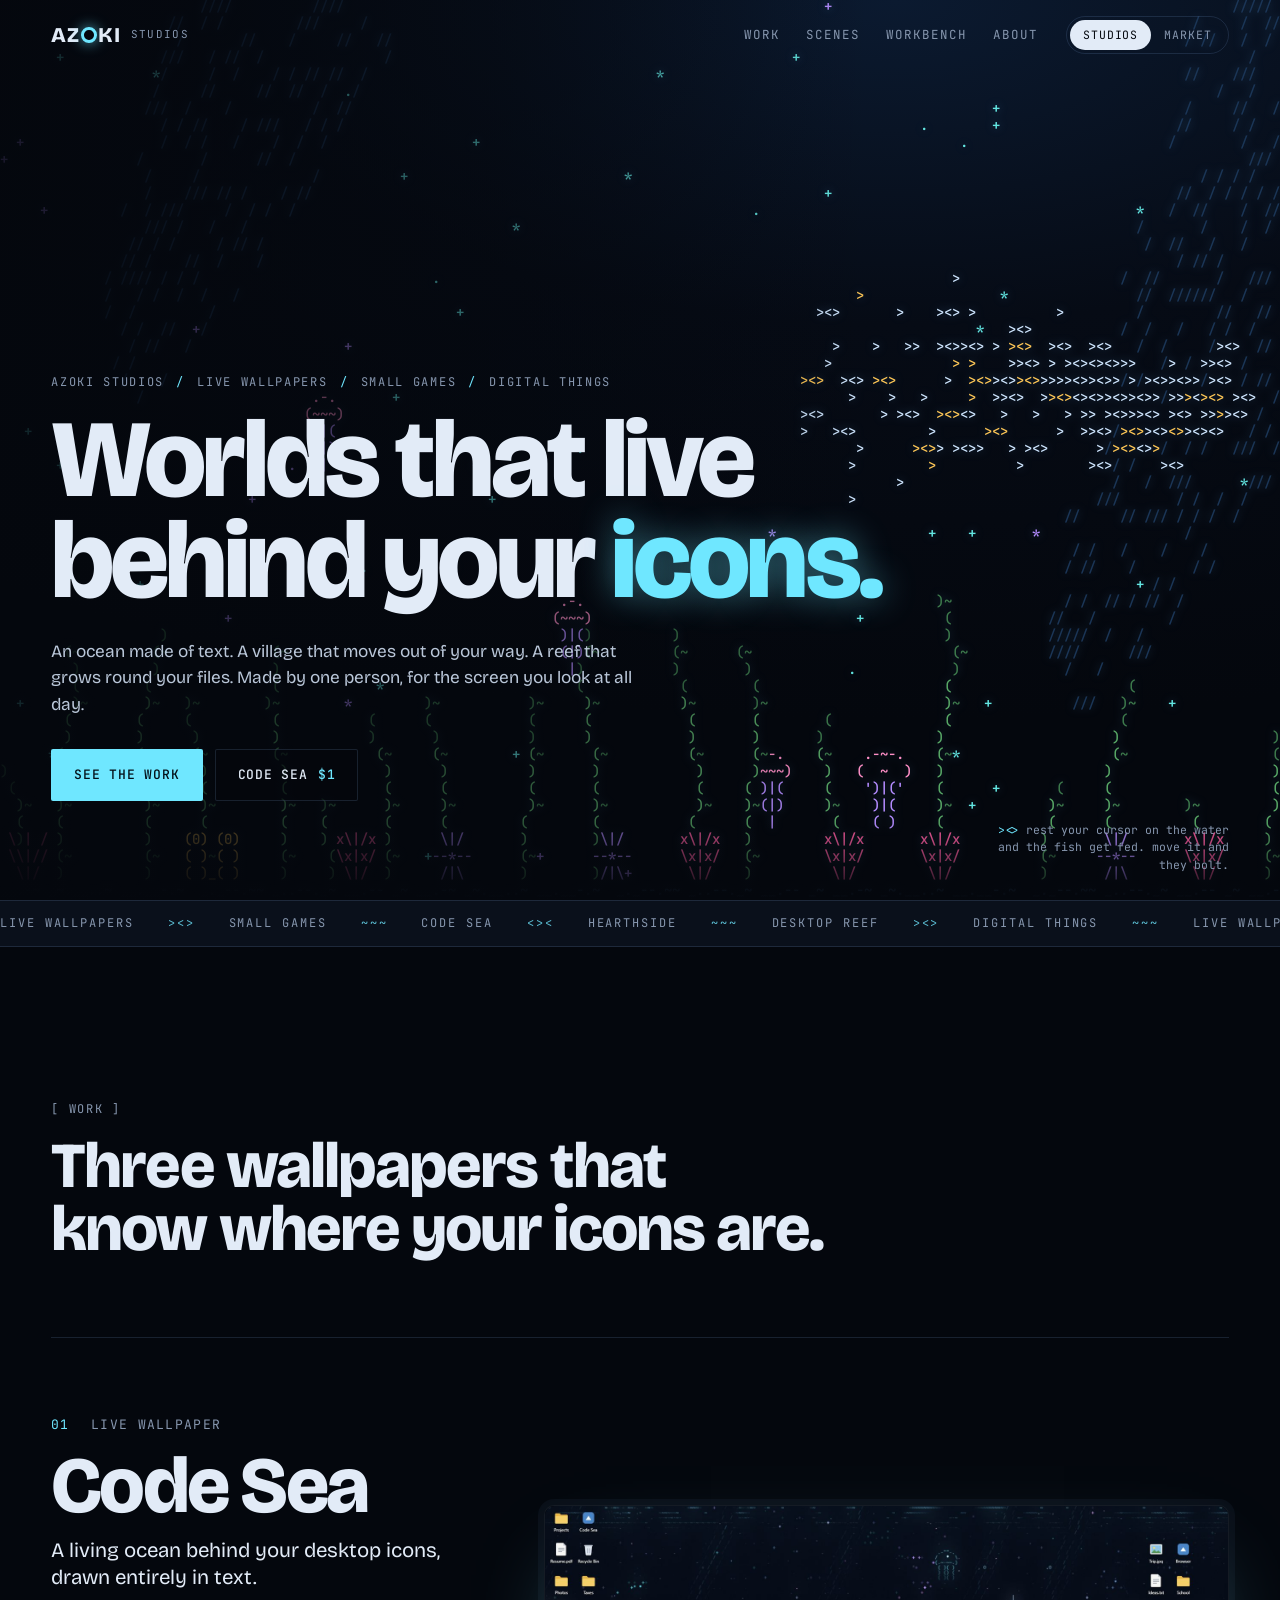
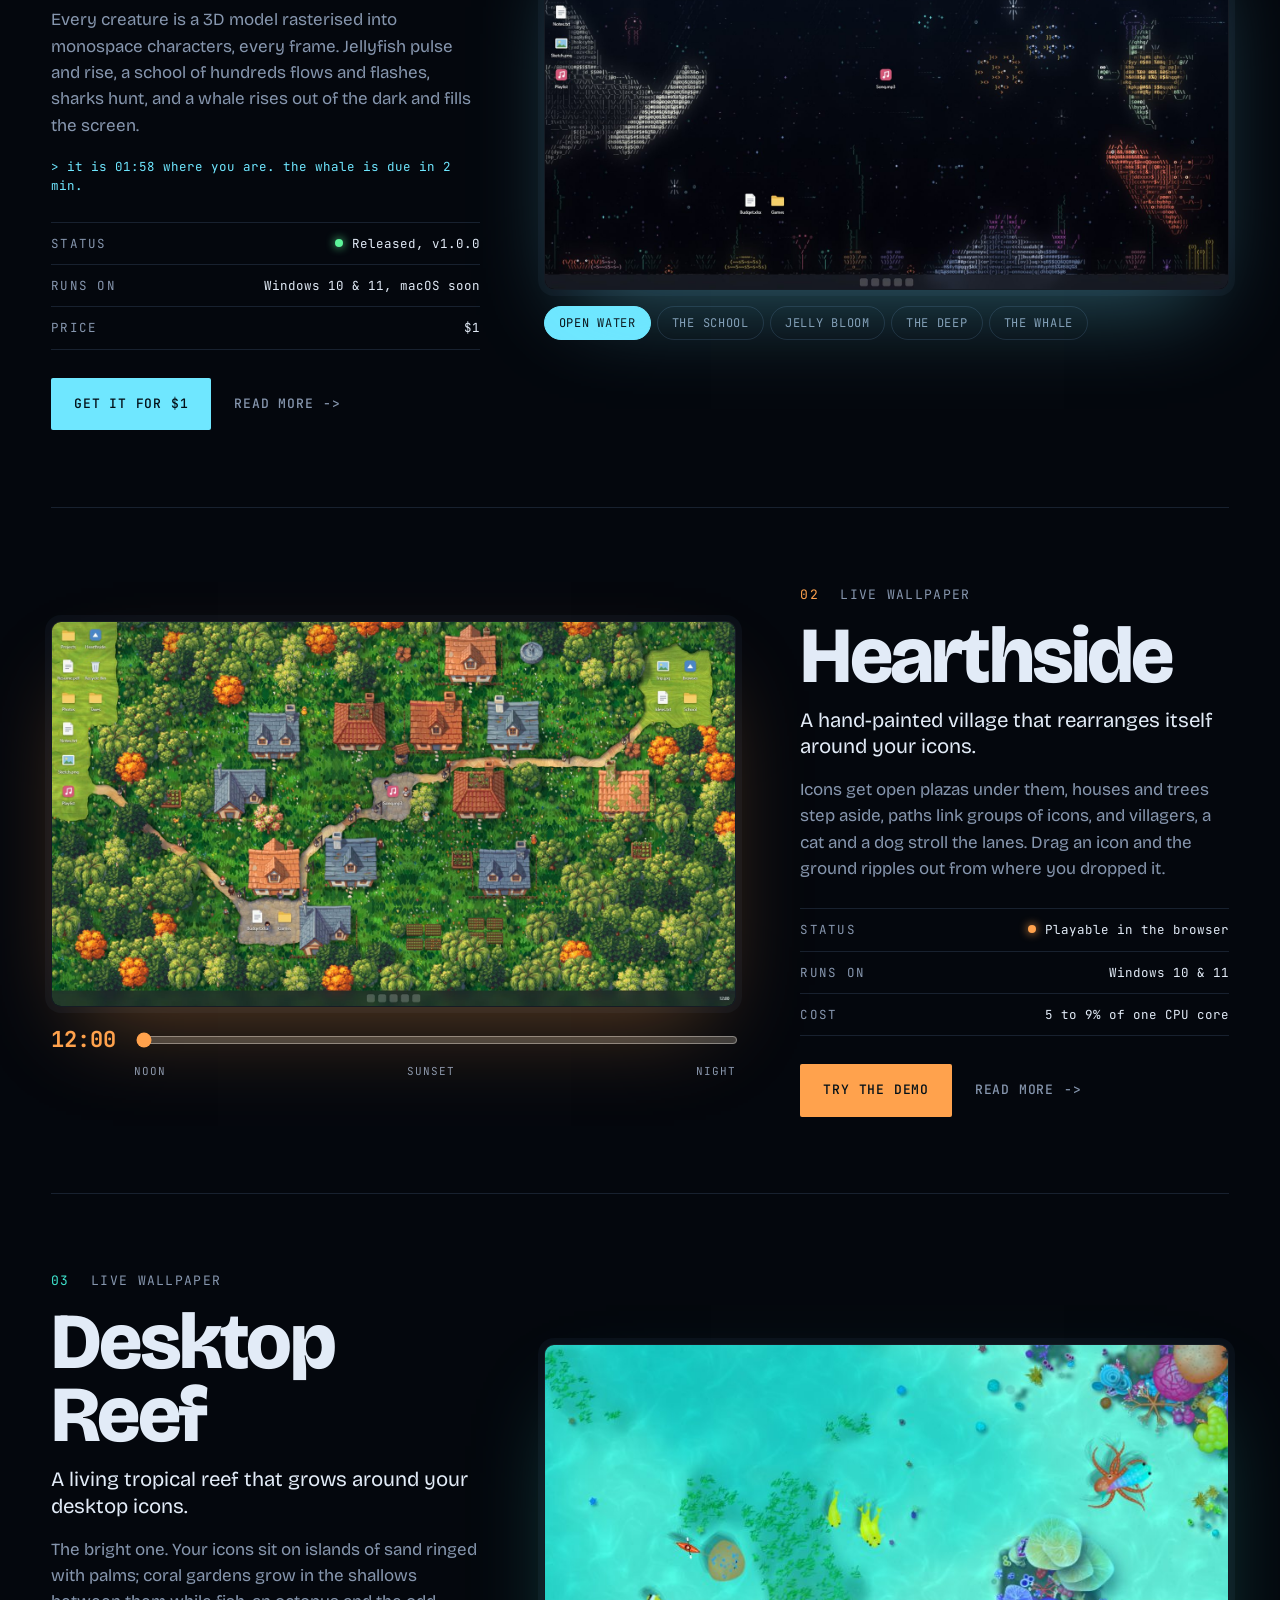
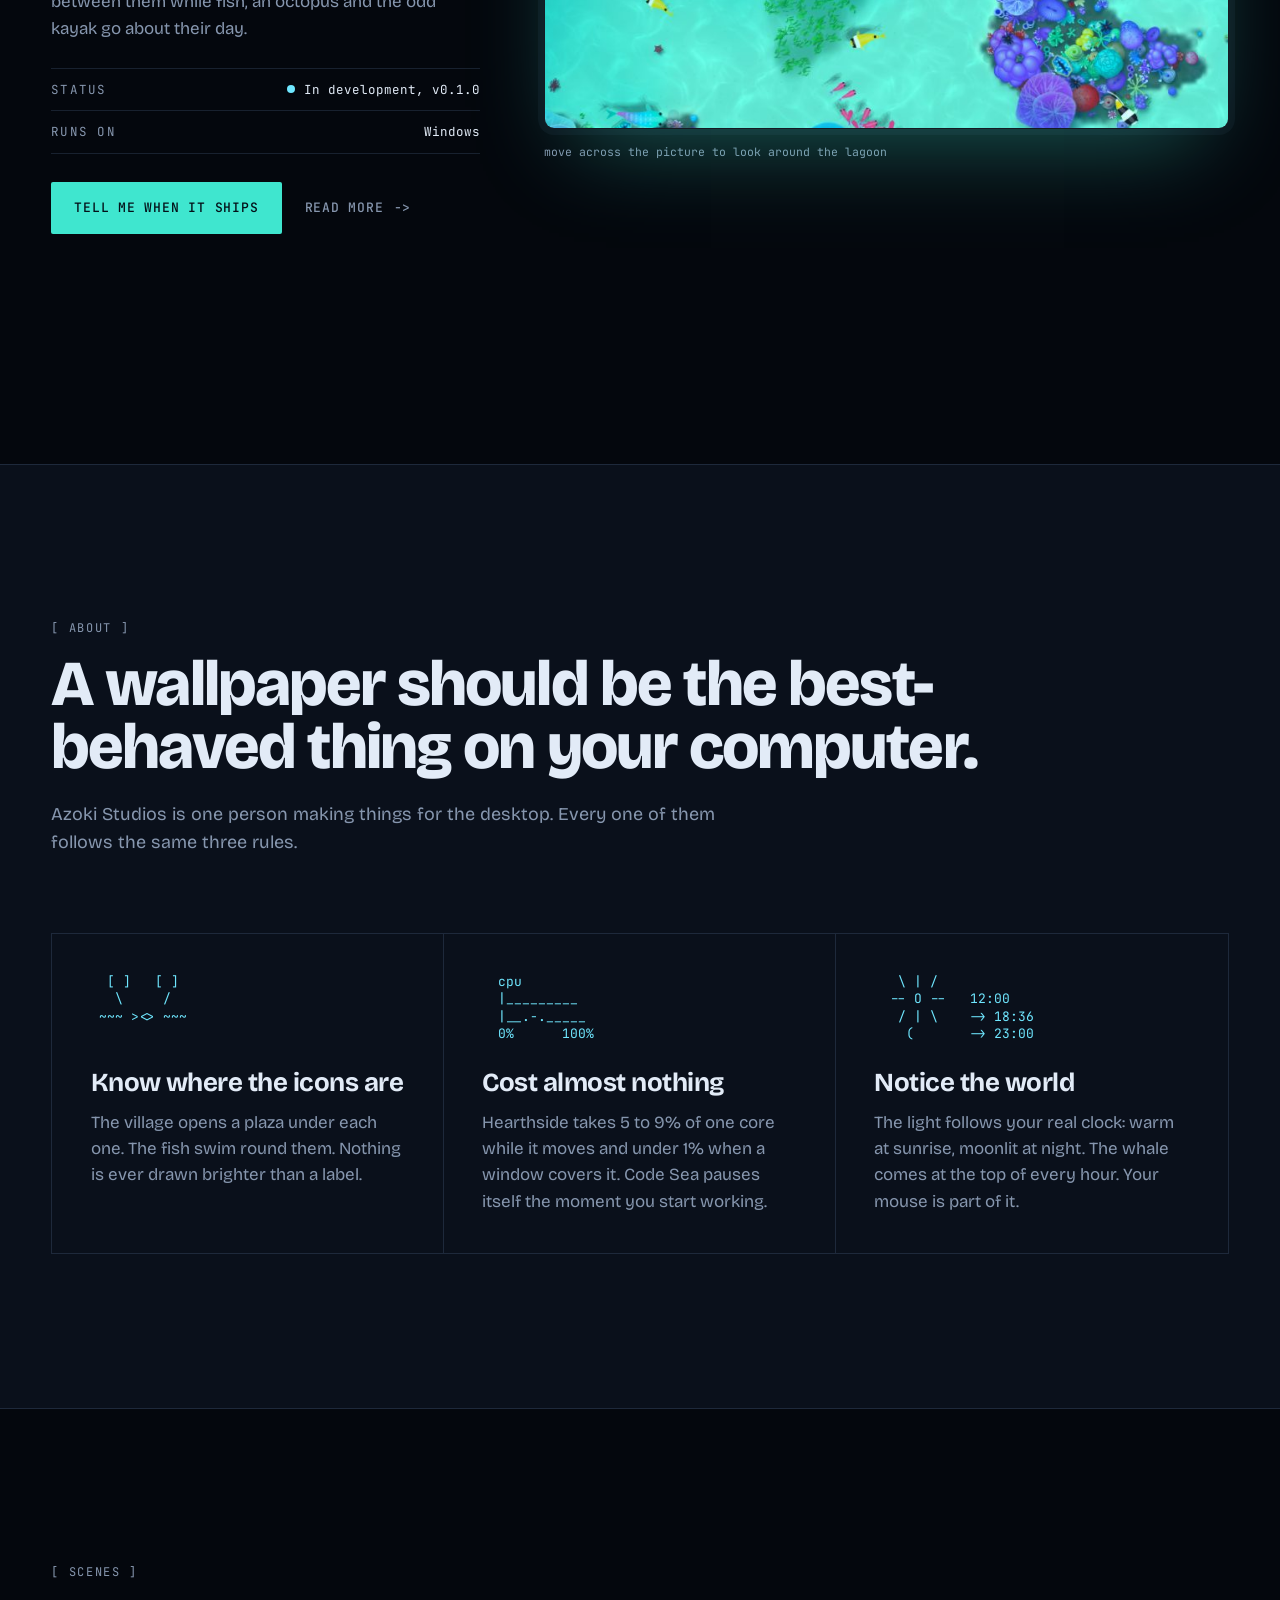
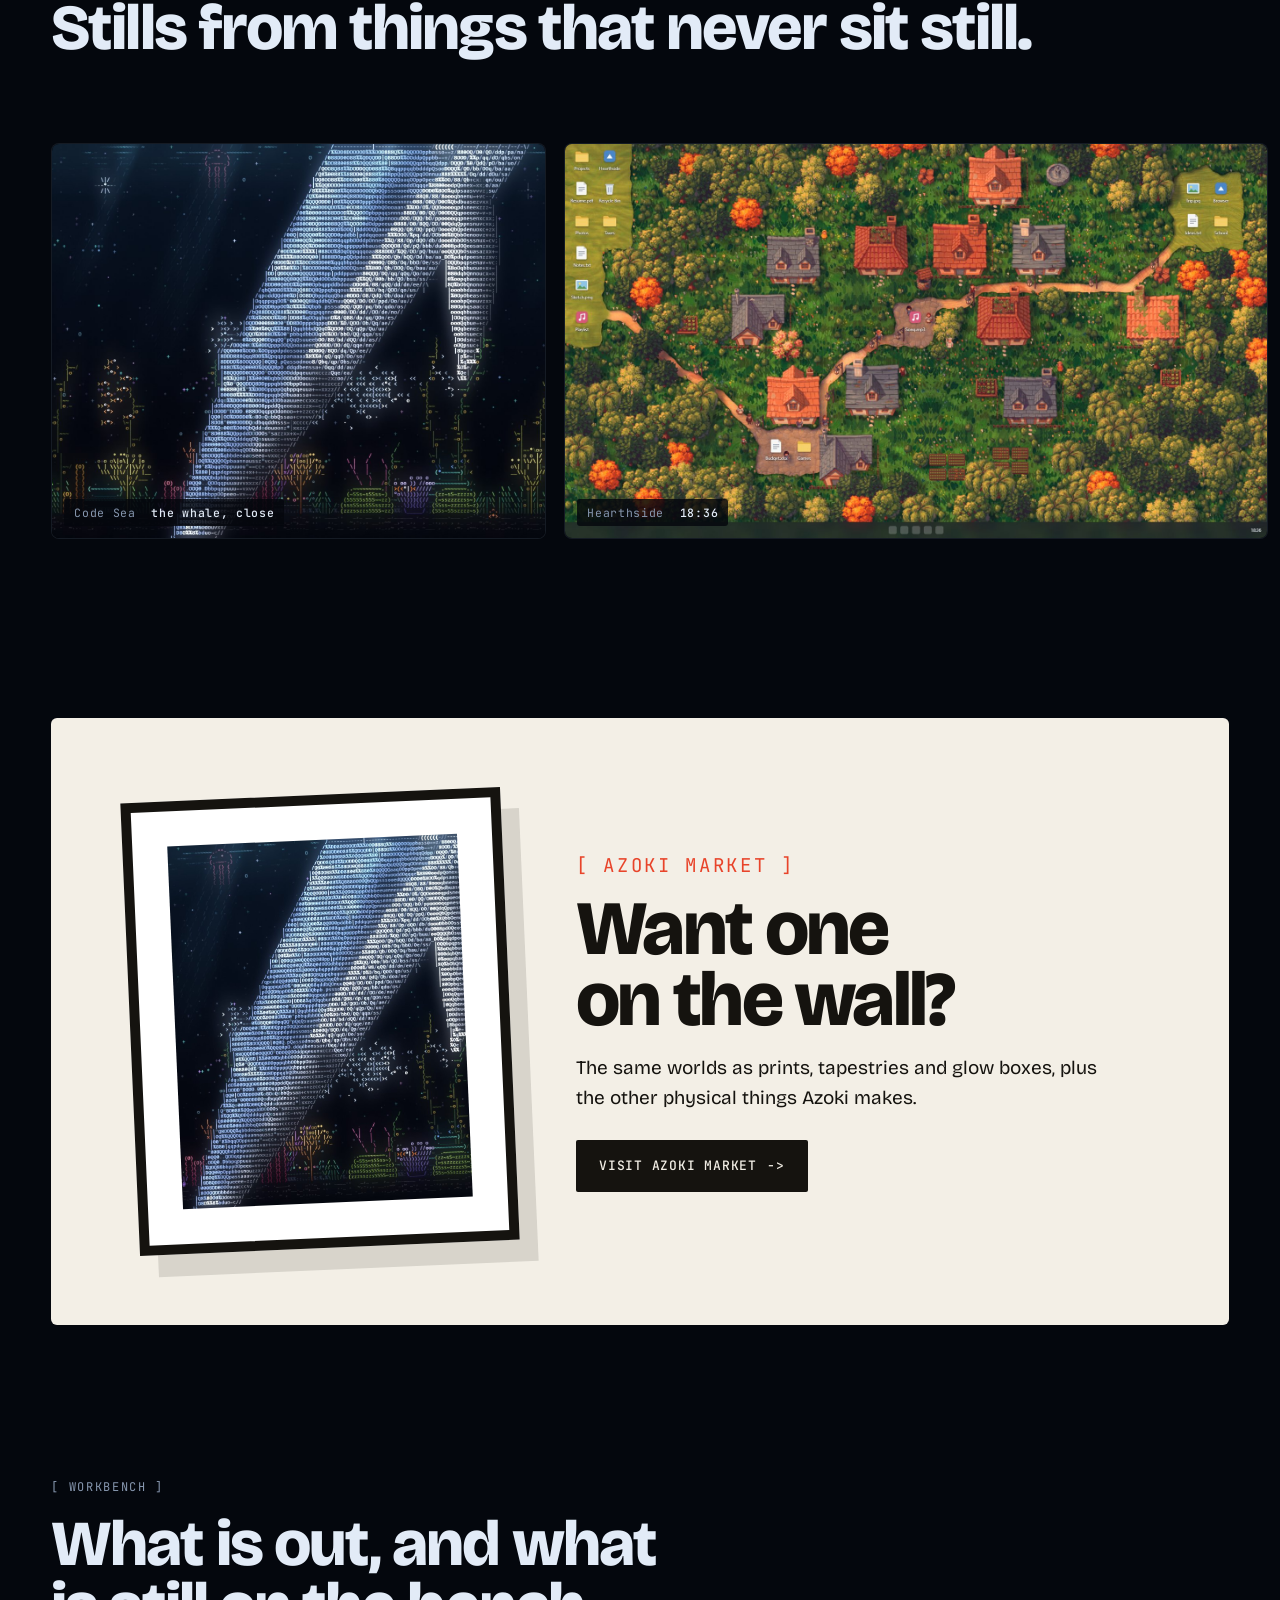
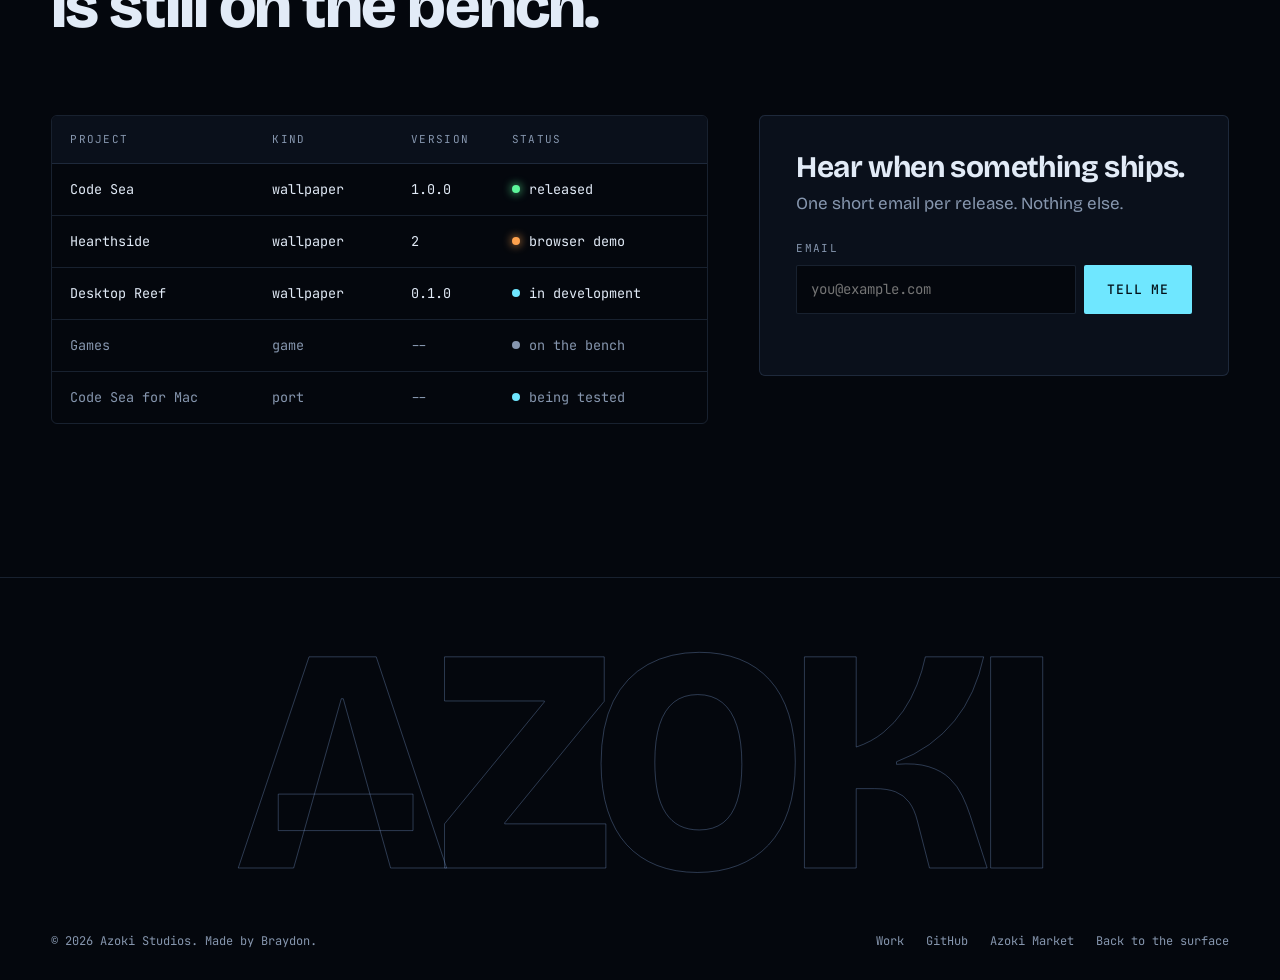
==== index.html @ 51d9a371 "Azoki studios site Co-Authored-By: Claude Fable 5.2 <noreply@anthropic.com>" ====
<!doctype html>
<html lang="en">
<head>
<meta charset="utf-8">
<meta name="viewport" content="width=device-width, initial-scale=1">
<title>Azoki Studios | Live wallpapers and small games</title>
<meta name="description" content="Azoki Studios makes live wallpapers, small games and other digital things. Home of Code Sea, Hearthside and Desktop Reef.">
<meta property="og:title" content="Azoki Studios">
<meta property="og:description" content="Worlds that live behind your icons. Live wallpapers, small games and other digital things.">
<meta property="og:image" content="assets/codesea-cover-whale.jpg">
<meta name="theme-color" content="#04070d">
<link rel="icon" href="assets/favicon.svg" type="image/svg+xml">
<link rel="preconnect" href="https://fonts.googleapis.com">
<link rel="preconnect" href="https://fonts.gstatic.com" crossorigin>
<link href="https://fonts.googleapis.com/css2?family=Bricolage+Grotesque:opsz,wght@12..96,400;12..96,600;12..96,800&family=JetBrains+Mono:wght@400;500;700&display=swap" rel="stylesheet">
<link rel="stylesheet" href="css/studios.css">
</head>
<body>
<a class="skip" href="#work">Skip to the work</a>

<header class="nav" id="nav">
  <a class="logo" href="index.html" aria-label="Azoki Studios, home">AZ<span class="o" aria-hidden="true"></span>KI<em>studios</em></a>
  <nav class="nav-links" aria-label="Sections">
    <a href="#work">Work</a>
    <a href="#scenes">Scenes</a>
    <a href="#bench">Workbench</a>
    <a href="#about">About</a>
  </nav>
  <div class="switch" role="group" aria-label="Azoki sites">
    <span class="on" aria-current="page">Studios</span>
    <a data-sibling="market" href="https://azokimarket.com">Market</a>
  </div>
</header>

<main>
<!-- ============ HERO ============ -->
<section class="hero" id="top">
  <canvas id="sea" aria-hidden="true"></canvas>
  <div class="hero-shade" aria-hidden="true"></div>
  <div class="hero-copy">
    <p class="eyebrow">Azoki Studios <span>/</span> live wallpapers <span>/</span> small games <span>/</span> digital things</p>
    <h1>Worlds that live<br>behind your <span class="glow">icons.</span></h1>
    <p class="hero-sub">An ocean made of text. A village that moves out of your way. A reef that grows round your files. Made by one person, for the screen you look at all day.</p>
    <div class="hero-cta">
      <a class="btn solid" href="#work">See the work</a>
      <a class="btn ghost" href="work.html?id=codesea">Code Sea <span class="price">$1</span></a>
    </div>
  </div>
  <p class="hero-hint" aria-hidden="true"><span class="k">&gt;&lt;&gt;</span> rest your cursor on the water and the fish get fed. move it and they bolt.</p>
</section>

<div class="ticker" aria-hidden="true">
  <div class="ticker-track">
    <span>LIVE WALLPAPERS</span><i>&gt;&lt;&gt;</i><span>SMALL GAMES</span><i>~~~</i><span>CODE SEA</span><i>&lt;&gt;&lt;</i><span>HEARTHSIDE</span><i>~~~</i><span>DESKTOP REEF</span><i>&gt;&lt;&gt;</i><span>DIGITAL THINGS</span><i>~~~</i>
    <span>LIVE WALLPAPERS</span><i>&gt;&lt;&gt;</i><span>SMALL GAMES</span><i>~~~</i><span>CODE SEA</span><i>&lt;&gt;&lt;</i><span>HEARTHSIDE</span><i>~~~</i><span>DESKTOP REEF</span><i>&gt;&lt;&gt;</i><span>DIGITAL THINGS</span><i>~~~</i>
  </div>
</div>

<!-- ============ WORK ============ -->
<section class="work" id="work">
  <div class="sec-head reveal">
    <p class="label">[ work ]</p>
    <h2>Three wallpapers that know where your icons are.</h2>
  </div>

  <!-- Code Sea -->
  <article class="piece reveal" style="--accent:#6fe7ff" id="codesea">
    <div class="piece-info">
      <p class="piece-no">01 <span>live wallpaper</span></p>
      <h3>Code Sea</h3>
      <p class="piece-tag">A living ocean behind your desktop icons, drawn entirely in text.</p>
      <p class="piece-body">Every creature is a 3D model rasterised into monospace characters, every frame. Jellyfish pulse and rise, a school of hundreds flows and flashes, sharks hunt, and a whale rises out of the dark and fills the screen.</p>
      <p class="whale-clock" id="whaleClock" aria-live="off"></p>
      <dl class="meta">
        <div><dt>Status</dt><dd><span class="dot live"></span>Released, v1.0.0</dd></div>
        <div><dt>Runs on</dt><dd>Windows 10 &amp; 11, macOS soon</dd></div>
        <div><dt>Price</dt><dd>$1</dd></div>
      </dl>
      <div class="piece-cta">
        <a class="btn solid" data-link="codeseaBuy" href="work.html?id=codesea">Get it for $1</a>
        <a class="btn text" href="work.html?id=codesea">Read more <span aria-hidden="true">-&gt;</span></a>
      </div>
    </div>
    <div class="piece-show">
      <div class="screen" data-tabs>
        <img class="on" src="assets/codesea-open-day.jpg" alt="Code Sea, open water: reef fish over a text reef, behind desktop icons" loading="lazy" width="1600" height="900">
        <img src="assets/codesea-school-shark-day.jpg" alt="Code Sea: a great white shark hunting through a school of fish" loading="lazy" width="1600" height="900">
        <img src="assets/codesea-bloom-day.jpg" alt="Code Sea: jellyfish of every size rising from the deep" loading="lazy" width="1600" height="900">
        <img src="assets/codesea-deep-night.jpg" alt="Code Sea: the deep at night with glowing plankton" loading="lazy" width="1600" height="900">
        <img src="assets/codesea-whale-rise-day.jpg" alt="Code Sea: a humpback whale made of letters rising across the screen" loading="lazy" width="1600" height="900">
      </div>
      <div class="tabs" role="tablist" aria-label="Code Sea scenes">
        <button role="tab" aria-selected="true">Open water</button>
        <button role="tab" aria-selected="false">The school</button>
        <button role="tab" aria-selected="false">Jelly bloom</button>
        <button role="tab" aria-selected="false">The deep</button>
        <button role="tab" aria-selected="false">The whale</button>
      </div>
    </div>
  </article>

  <!-- Hearthside -->
  <article class="piece flip reveal" style="--accent:#ffa24d" id="hearthside">
    <div class="piece-info">
      <p class="piece-no">02 <span>live wallpaper</span></p>
      <h3>Hearthside</h3>
      <p class="piece-tag">A hand-painted village that rearranges itself around your icons.</p>
      <p class="piece-body">Icons get open plazas under them, houses and trees step aside, paths link groups of icons, and villagers, a cat and a dog stroll the lanes. Drag an icon and the ground ripples out from where you dropped it.</p>
      <dl class="meta">
        <div><dt>Status</dt><dd><span class="dot demo"></span>Playable in the browser</dd></div>
        <div><dt>Runs on</dt><dd>Windows 10 &amp; 11</dd></div>
        <div><dt>Cost</dt><dd>5 to 9% of one CPU core</dd></div>
      </dl>
      <div class="piece-cta">
        <a class="btn solid" href="https://braydon2622.github.io/hearthside/" target="_blank" rel="noopener">Try the demo</a>
        <a class="btn text" href="work.html?id=hearthside">Read more <span aria-hidden="true">-&gt;</span></a>
      </div>
    </div>
    <div class="piece-show">
      <div class="screen" id="daylight">
        <img class="on" src="assets/hearthside-noon.jpg" alt="Hearthside at noon: a painted village seen from above, with plazas under the desktop icons" loading="lazy" width="1600" height="900">
        <img src="assets/hearthside-sunset.jpg" alt="Hearthside at sunset" loading="lazy" width="1600" height="900">
        <img src="assets/hearthside-night.jpg" alt="Hearthside at night" loading="lazy" width="1600" height="900">
      </div>
      <label class="dial">
        <span class="dial-time" id="dialTime">12:00</span>
        <input type="range" id="dial" min="12" max="24" step="0.05" value="12" aria-label="Time of day in the village">
        <span class="dial-ends"><i>noon</i><i>sunset</i><i>night</i></span>
      </label>
    </div>
  </article>

  <!-- Desktop Reef -->
  <article class="piece reveal" style="--accent:#3fe6cf" id="desktop-reef">
    <div class="piece-info">
      <p class="piece-no">03 <span>live wallpaper</span></p>
      <h3>Desktop Reef</h3>
      <p class="piece-tag">A living tropical reef that grows around your desktop icons.</p>
      <p class="piece-body">The bright one. Your icons sit on islands of sand ringed with palms; coral gardens grow in the shallows between them while fish, an octopus and the odd kayak go about their day.</p>
      <dl class="meta">
        <div><dt>Status</dt><dd><span class="dot wip"></span>In development, v0.1.0</dd></div>
        <div><dt>Runs on</dt><dd>Windows</dd></div>
      </dl>
      <div class="piece-cta">
        <a class="btn solid" href="#bench">Tell me when it ships</a>
        <a class="btn text" href="work.html?id=desktop-reef">Read more <span aria-hidden="true">-&gt;</span></a>
      </div>
    </div>
    <div class="piece-show">
      <div class="screen pan" id="reefPan">
        <img class="on" src="assets/reef-wide.jpg" alt="Desktop Reef: bright coral gardens in turquoise shallows, seen from above" loading="lazy" width="1500" height="620">
      </div>
      <p class="caption">move across the picture to look around the lagoon</p>
    </div>
  </article>
</section>

<!-- ============ PRINCIPLES ============ -->
<section class="rules" id="about">
  <div class="sec-head reveal">
    <p class="label">[ about ]</p>
    <h2>A wallpaper should be the best-behaved thing on your computer.</h2>
    <p class="sec-sub">Azoki Studios is one person making things for the desktop. Every one of them follows the same three rules.</p>
  </div>
  <div class="rule-grid">
    <div class="rule reveal">
      <pre aria-hidden="true">  [ ]   [ ]
   \     /
 ~~~ &gt;&lt;&gt; ~~~</pre>
      <h3>Know where the icons are</h3>
      <p>The village opens a plaza under each one. The fish swim round them. Nothing is ever drawn brighter than a label.</p>
    </div>
    <div class="rule reveal">
      <pre aria-hidden="true">  cpu
  |_________
  |__.-._____
  0%      100%</pre>
      <h3>Cost almost nothing</h3>
      <p>Hearthside takes 5 to 9% of one core while it moves and under 1% when a window covers it. Code Sea pauses itself the moment you start working.</p>
    </div>
    <div class="rule reveal">
      <pre aria-hidden="true">   \ | /
  -- O --   12:00
   / | \    -&gt; 18:36
    (       -&gt; 23:00</pre>
      <h3>Notice the world</h3>
      <p>The light follows your real clock: warm at sunrise, moonlit at night. The whale comes at the top of every hour. Your mouse is part of it.</p>
    </div>
  </div>
</section>

<!-- ============ SCENES ============ -->
<section class="scenes" id="scenes">
  <div class="sec-head reveal">
    <p class="label">[ scenes ]</p>
    <h2>Stills from things that never sit still.</h2>
  </div>
  <div class="reel" id="reel" tabindex="0" aria-label="Gallery of scenes. Scroll sideways.">
    <button class="shot" data-full="assets/codesea-cover-whale.jpg"><img src="assets/codesea-cover-whale.jpg" alt="The whale, close" loading="lazy"><span>Code Sea <b>the whale, close</b></span></button>
    <button class="shot wide" data-full="assets/hearthside-sunset.jpg"><img src="assets/hearthside-sunset.jpg" alt="Hearthside at sunset" loading="lazy"><span>Hearthside <b>18:36</b></span></button>
    <button class="shot" data-full="assets/codesea-cover-school.jpg"><img src="assets/codesea-cover-school.jpg" alt="A hammerhead over the reef" loading="lazy"><span>Code Sea <b>the hammerhead</b></span></button>
    <button class="shot wide" data-full="assets/reef-wide.jpg"><img src="assets/reef-wide.jpg" alt="Desktop Reef shallows" loading="lazy"><span>Desktop Reef <b>the shallows</b></span></button>
    <button class="shot wide" data-full="assets/codesea-dolphins-night.jpg"><img src="assets/codesea-dolphins-night.jpg" alt="Dolphins at night" loading="lazy"><span>Code Sea <b>dolphins, 23:00</b></span></button>
    <button class="shot wide" data-full="assets/hearthside-night.jpg"><img src="assets/hearthside-night.jpg" alt="Hearthside at night" loading="lazy"><span>Hearthside <b>lamps lit</b></span></button>
    <button class="shot wide" data-full="assets/codesea-glow-bloom-night.jpg"><img src="assets/codesea-glow-bloom-night.jpg" alt="A glowing plankton bloom" loading="lazy"><span>Code Sea <b>a glowing bloom</b></span></button>
    <button class="shot wide" data-full="assets/hearthside-fill-noon.jpg"><img src="assets/hearthside-fill-noon.jpg" alt="Hearthside with a crowded desktop" loading="lazy"><span>Hearthside <b>a full desktop</b></span></button>
  </div>
</section>

<!-- ============ MARKET ============ -->
<section class="tomarket reveal">
  <div class="tm-art" aria-hidden="true">
    <div class="tm-frame"><img src="assets/codesea-cover-whale.jpg" alt="" loading="lazy"></div>
  </div>
  <div class="tm-copy">
    <p class="label">[ azoki market ]</p>
    <h2>Want one on the wall?</h2>
    <p>The same worlds as prints, tapestries and glow boxes, plus the other physical things Azoki makes.</p>
    <a class="btn ink" data-sibling="market" href="https://azokimarket.com">Visit Azoki Market <span aria-hidden="true">-&gt;</span></a>
  </div>
</section>

<!-- ============ WORKBENCH ============ -->
<section class="bench" id="bench">
  <div class="sec-head reveal">
    <p class="label">[ workbench ]</p>
    <h2>What is out, and what is still on the bench.</h2>
  </div>
  <div class="bench-grid">
    <div class="board reveal" role="table" aria-label="Project status">
      <div class="row head" role="row"><span role="columnheader">project</span><span role="columnheader">kind</span><span role="columnheader">version</span><span role="columnheader">status</span></div>
      <a class="row" role="row" href="work.html?id=codesea"><span role="cell">Code Sea</span><span role="cell">wallpaper</span><span role="cell">1.0.0</span><span role="cell"><i class="dot live"></i>released</span></a>
      <a class="row" role="row" href="work.html?id=hearthside"><span role="cell">Hearthside</span><span role="cell">wallpaper</span><span role="cell">2</span><span role="cell"><i class="dot demo"></i>browser demo</span></a>
      <a class="row" role="row" href="work.html?id=desktop-reef"><span role="cell">Desktop Reef</span><span role="cell">wallpaper</span><span role="cell">0.1.0</span><span role="cell"><i class="dot wip"></i>in development</span></a>
      <div class="row dim" role="row"><span role="cell">Games</span><span role="cell">game</span><span role="cell">--</span><span role="cell"><i class="dot idle"></i>on the bench</span></div>
      <div class="row dim" role="row"><span role="cell">Code Sea for Mac</span><span role="cell">port</span><span role="cell">--</span><span role="cell"><i class="dot wip"></i>being tested</span></div>
    </div>
    <form class="signup reveal" name="studio-news" method="POST" data-netlify="true" netlify-honeypot="bot-field">
      <input type="hidden" name="form-name" value="studio-news">
      <p hidden><label>Leave this empty <input name="bot-field"></label></p>
      <h3>Hear when something ships.</h3>
      <p>One short email per release. Nothing else.</p>
      <div class="field">
        <label for="email">Email</label>
        <input id="email" name="email" type="email" required placeholder="you@example.com" autocomplete="email">
        <button class="btn solid" type="submit">Tell me</button>
      </div>
      <p class="form-msg" role="status"></p>
    </form>
  </div>
</section>
</main>

<footer class="foot">
  <p class="foot-mark" aria-hidden="true">AZOKI</p>
  <div class="foot-row">
    <p>&copy; 2026 Azoki Studios. Made by Braydon.</p>
    <nav aria-label="Footer">
      <a href="#work">Work</a>
      <a href="https://github.com/Braydon2622" target="_blank" rel="noopener">GitHub</a>
      <a data-sibling="market" href="https://azokimarket.com">Azoki Market</a>
      <a href="#top">Back to the surface</a>
    </nav>
  </div>
</footer>

<dialog class="lightbox" id="lightbox" aria-label="Full size picture">
  <button class="lb-close" aria-label="Close">close [x]</button>
  <img alt="">
  <p></p>
</dialog>
<div class="toast" id="toast" role="status"></div>

<script src="js/works.js"></script>
<script src="js/sea.js"></script>
<script src="js/studios.js"></script>
</body>
</html>
---- css/studios.css ----
/* Azoki Studios: the night half of Azoki. Abyss blue-black, phosphor text. */
:root {
  --bg: #04070d;
  --bg2: #0a101b;
  --line: rgba(150, 190, 255, .14);
  --text: #e2ebf7;
  --mute: #8696ae;
  --accent: #6fe7ff;
  --paper: #f3efe6;
  --ink: #15130f;
  --red: #e8442a;
  --display: "Bricolage Grotesque", "Segoe UI", system-ui, sans-serif;
  --mono: "JetBrains Mono", ui-monospace, Menlo, Consolas, monospace;
  --pad: clamp(18px, 4vw, 64px);
}
* { box-sizing: border-box; }
html { scroll-behavior: smooth; }
body { margin: 0; background: var(--bg); color: var(--text); font-family: var(--display); font-size: 17px; line-height: 1.55; -webkit-font-smoothing: antialiased; overflow-x: hidden; }
img { display: block; max-width: 100%; }
a { color: inherit; }
h1, h2, h3, p { margin: 0; }
h1, h2, h3 { text-wrap: balance; }
:focus-visible { outline: 2px solid var(--accent); outline-offset: 3px; }
::selection { background: var(--accent); color: var(--bg); }
.skip { position: absolute; left: -999px; top: 8px; background: var(--accent); color: var(--bg); padding: 8px 14px; z-index: 100; font-family: var(--mono); font-size: 13px; }
.skip:focus { left: 8px; }

/* ---------- nav ---------- */
.nav { position: fixed; inset: 0 0 auto 0; z-index: 50; display: flex; align-items: center; gap: 28px; padding: 16px var(--pad); transition: background .3s, border-color .3s; border-bottom: 1px solid transparent; }
.nav.stuck { background: rgba(4, 7, 13, .86); backdrop-filter: blur(10px); border-color: var(--line); }
.logo { font-weight: 800; font-size: 21px; letter-spacing: .04em; text-decoration: none; display: inline-flex; align-items: center; white-space: nowrap; }
.logo .o { width: .74em; height: .74em; border-radius: 50%; border: .17em solid var(--accent); margin: 0 .06em; box-shadow: 0 0 14px color-mix(in srgb, var(--accent) 70%, transparent); }
.logo em { font-family: var(--mono); font-style: normal; font-weight: 400; font-size: 11px; letter-spacing: .12em; text-transform: uppercase; color: var(--mute); margin-left: 10px; }
.nav-links { display: flex; gap: 26px; margin-left: auto; font-family: var(--mono); font-size: 12.5px; letter-spacing: .08em; text-transform: uppercase; }
.nav-links a { text-decoration: none; color: var(--mute); transition: color .2s; }
.nav-links a:hover { color: var(--text); }
.switch { display: inline-flex; font-family: var(--mono); font-size: 11.5px; letter-spacing: .08em; text-transform: uppercase; border: 1px solid var(--line); border-radius: 999px; padding: 3px; }
.switch > * { padding: 6px 13px; border-radius: 999px; text-decoration: none; color: var(--mute); transition: color .2s, background .2s; }
.switch .on { background: var(--text); color: var(--bg); }
.switch a:hover { color: var(--paper); background: rgba(232, 68, 42, .9); }

/* ---------- buttons ---------- */
.btn { display: inline-flex; align-items: center; gap: 10px; font-family: var(--mono); font-size: 13px; font-weight: 500; letter-spacing: .06em; text-transform: uppercase; text-decoration: none; padding: 15px 22px; border: 1px solid transparent; cursor: pointer; transition: transform .2s, background .2s, color .2s, border-color .2s; border-radius: 2px; }
.btn.solid { background: var(--accent); color: #031018; }
.btn.solid:hover { transform: translateY(-2px); background: #fff; }
.btn.ghost { border-color: var(--line); color: var(--text); background: rgba(4, 7, 13, .5); }
.btn.ghost:hover { border-color: var(--accent); }
.btn.ghost .price { color: var(--accent); }
.btn.text { padding-inline: 4px; color: var(--mute); }
.btn.text:hover { color: var(--text); }
.btn.ink { background: var(--ink); color: var(--paper); }
.btn.ink:hover { background: var(--red); transform: translateY(-2px); }

/* ---------- hero ---------- */
.hero { position: relative; min-height: 100svh; display: flex; align-items: flex-end; padding: 120px var(--pad) clamp(70px, 11vh, 120px); overflow: hidden; background: radial-gradient(120% 80% at 70% 0%, #0b1a30 0%, #060b15 45%, var(--bg) 100%); }
#sea { position: absolute; inset: 0; width: 100%; height: 100%; filter: drop-shadow(0 0 5px rgba(110, 190, 255, .28)); }
.hero-shade { position: absolute; inset: 0; pointer-events: none; background: linear-gradient(90deg, rgba(4, 7, 13, .88) 0%, rgba(4, 7, 13, .55) 38%, transparent 68%), linear-gradient(0deg, var(--bg) 0%, transparent 9%); }
.hero-copy { position: relative; max-width: 880px; }
.eyebrow, .label { font-family: var(--mono); font-size: 12px; letter-spacing: .14em; text-transform: uppercase; color: var(--mute); }
.eyebrow span { color: var(--accent); margin: 0 .3em; }
.hero h1 { font-size: clamp(46px, 8.6vw, 132px); line-height: .92; letter-spacing: -.035em; font-weight: 800; margin: 18px 0 26px; }
.hero h1 .glow { color: var(--accent); text-shadow: 0 0 34px rgba(111, 231, 255, .45); }
.hero-sub { max-width: 54ch; color: #b9c6d8; font-size: clamp(16px, 1.35vw, 20px); }
.hero-cta { display: flex; flex-wrap: wrap; gap: 12px; margin-top: 30px; }
.hero-hint { position: absolute; right: var(--pad); bottom: 26px; font-family: var(--mono); font-size: 11.5px; color: var(--mute); max-width: 34ch; text-align: right; }
.hero-hint .k { color: var(--accent); }
@media (hover: none), (max-width: 900px) { .hero-hint { display: none; } }

/* ---------- ticker ---------- */
.ticker { border-block: 1px solid var(--line); overflow: hidden; background: var(--bg2); }
.ticker-track { display: flex; gap: 34px; width: max-content; padding: 13px 0; font-family: var(--mono); font-size: 12px; letter-spacing: .16em; color: var(--mute); animation: tick 46s linear infinite; }
.ticker-track i { font-style: normal; color: var(--accent); opacity: .8; }
@keyframes tick { to { transform: translateX(-50%); } }

/* ---------- sections ---------- */
section { padding: clamp(80px, 12vw, 170px) var(--pad); }
.sec-head { max-width: 1100px; margin-bottom: clamp(40px, 6vw, 90px); }
.sec-head h2 { font-size: clamp(32px, 5vw, 76px); line-height: .98; letter-spacing: -.03em; font-weight: 800; margin-top: 16px; }
.sec-sub { color: var(--mute); max-width: 60ch; margin-top: 22px; font-size: 18px; }
.reveal { opacity: 0; transform: translateY(26px); transition: opacity .8s cubic-bezier(.2, .7, .2, 1), transform .8s cubic-bezier(.2, .7, .2, 1); }
.reveal.in { opacity: 1; transform: none; }

/* ---------- work pieces ---------- */
.piece { display: grid; grid-template-columns: minmax(0, 5fr) minmax(0, 8fr); gap: clamp(28px, 5vw, 80px); align-items: center; padding: clamp(40px, 6vw, 90px) 0; border-top: 1px solid var(--line); }
.piece.flip { grid-template-columns: minmax(0, 8fr) minmax(0, 5fr); }
.piece.flip .piece-info { order: 2; }
[id] { scroll-margin-top: 76px; }
.piece-no { font-family: var(--mono); font-size: 13px; color: var(--accent); letter-spacing: .1em; }
.piece-no span { color: var(--mute); margin-left: 12px; text-transform: uppercase; }
.piece h3 { font-size: clamp(44px, 6.2vw, 96px); line-height: .92; letter-spacing: -.035em; font-weight: 800; margin: 14px 0 16px; }
.piece-tag { font-size: clamp(18px, 1.6vw, 23px); line-height: 1.3; color: var(--text); }
.piece-body { color: var(--mute); margin-top: 16px; max-width: 52ch; }
.whale-clock { font-family: var(--mono); font-size: 12.5px; color: var(--accent); margin-top: 18px; min-height: 1.4em; }
.meta { margin: 26px 0 0; display: grid; gap: 0; border-top: 1px solid var(--line); font-family: var(--mono); font-size: 12.5px; }
.meta div { display: flex; justify-content: space-between; gap: 20px; padding: 11px 0; border-bottom: 1px solid var(--line); }
.meta dt { color: var(--mute); text-transform: uppercase; letter-spacing: .1em; }
.meta dd { margin: 0; text-align: right; }
.dot { display: inline-block; width: 8px; height: 8px; border-radius: 50%; margin-right: 9px; background: var(--mute); vertical-align: 1px; }
.dot.live { background: #5df59a; box-shadow: 0 0 10px #5df59a; }
.dot.demo { background: #ffa24d; box-shadow: 0 0 10px #ffa24d; }
.dot.wip { background: #6fe7ff; animation: blink 1.6s steps(2) infinite; }
@keyframes blink { 50% { opacity: .25; } }
.piece-cta { display: flex; flex-wrap: wrap; gap: 10px 18px; margin-top: 28px; align-items: center; }
.piece .btn.solid { background: var(--accent); }

.screen { position: relative; aspect-ratio: 16 / 9; background: #000; border: 1px solid var(--line); border-radius: 10px; overflow: hidden; box-shadow: 0 40px 90px -30px color-mix(in srgb, var(--accent) 38%, transparent), 0 0 0 6px #0a0f18; }
.screen img { position: absolute; inset: 0; width: 100%; height: 100%; object-fit: cover; opacity: 0; transition: opacity .7s; }
.screen img.on { opacity: 1; }
.screen.pan { aspect-ratio: 16 / 9; cursor: crosshair; }
.screen.pan img { width: 135%; max-width: none; height: 135%; inset: auto; left: 0; top: 0; transition: opacity .7s, transform .5s cubic-bezier(.2, .7, .2, 1); }
.tabs { display: flex; flex-wrap: wrap; gap: 6px; margin-top: 16px; }
.tabs button { font-family: var(--mono); font-size: 12px; letter-spacing: .06em; text-transform: uppercase; color: var(--mute); background: none; border: 1px solid var(--line); border-radius: 999px; padding: 8px 14px; cursor: pointer; transition: all .2s; }
.tabs button:hover { color: var(--text); }
.tabs button[aria-selected="true"] { color: var(--bg); background: var(--accent); border-color: var(--accent); }
.caption { font-family: var(--mono); font-size: 11.5px; color: var(--mute); margin-top: 14px; }
.dial { display: grid; grid-template-columns: auto 1fr; gap: 6px 18px; align-items: center; margin-top: 16px; }
.dial-time { font-family: var(--mono); font-size: 22px; font-weight: 700; color: var(--accent); min-width: 5ch; }
.dial input { width: 100%; accent-color: var(--accent); height: 28px; cursor: ew-resize; }
.dial-ends { grid-column: 2; display: flex; justify-content: space-between; font-family: var(--mono); font-size: 11px; color: var(--mute); text-transform: uppercase; letter-spacing: .1em; }
.dial-ends i { font-style: normal; }

/* ---------- rules ---------- */
.rules { background: var(--bg2); border-block: 1px solid var(--line); }
.rule-grid { display: grid; grid-template-columns: repeat(3, minmax(0, 1fr)); gap: 0; border: 1px solid var(--line); }
.rule { padding: clamp(24px, 3vw, 44px); border-right: 1px solid var(--line); }
.rule:last-child { border-right: 0; }
.rule pre { font-family: var(--mono); font-size: 13px; line-height: 1.35; color: var(--accent); margin: 0 0 26px; min-height: 5.4em; overflow: hidden; }
.rule h3 { font-size: 26px; line-height: 1.1; letter-spacing: -.02em; margin-bottom: 12px; }
.rule p { color: var(--mute); }

/* ---------- scenes ---------- */
.scenes { padding-inline: 0; }
.scenes .sec-head { padding-inline: var(--pad); }
.reel { display: flex; gap: 18px; overflow-x: auto; padding: 6px var(--pad) 26px; scroll-snap-type: x proximity; scrollbar-color: var(--line) transparent; }
.shot { flex: none; height: clamp(260px, 44vh, 480px); aspect-ratio: 5 / 4; position: relative; padding: 0; border: 1px solid var(--line); border-radius: 8px; overflow: hidden; background: #000; cursor: zoom-in; scroll-snap-align: center; color: var(--text); }
.shot.wide { aspect-ratio: 16 / 9; }
.shot img { width: 100%; height: 100%; object-fit: cover; transition: transform .8s cubic-bezier(.2, .7, .2, 1); }
.shot:hover img { transform: scale(1.04); }
.shot span { position: absolute; left: 12px; bottom: 12px; font-family: var(--mono); font-size: 11.5px; letter-spacing: .06em; background: rgba(4, 7, 13, .82); padding: 6px 10px; border-radius: 3px; color: var(--mute); }
.shot span b { color: var(--text); font-weight: 500; margin-left: 8px; }

/* ---------- market band ---------- */
.tomarket { margin: 0 var(--pad); padding: clamp(36px, 6vw, 90px); background: var(--paper); color: var(--ink); display: grid; grid-template-columns: minmax(0, 4fr) minmax(0, 6fr); gap: clamp(28px, 5vw, 80px); align-items: center; border-radius: 6px; }
.tm-frame { background: #fff; padding: 9%; border: 10px solid var(--ink); box-shadow: 18px 22px 0 rgba(21, 19, 15, .12); transform: rotate(-2.5deg); max-width: 380px; margin-inline: auto; transition: transform .5s; }
.tomarket:hover .tm-frame { transform: rotate(0deg); }
.tm-frame img { aspect-ratio: 4 / 5; object-fit: cover; object-position: 60% 40%; }
.tomarket .label { color: var(--red); }
.tomarket h2 { font-size: clamp(38px, 6vw, 92px); line-height: .92; letter-spacing: -.035em; font-weight: 800; margin: 14px 0 18px; }
.tomarket p { max-width: 46ch; font-size: 19px; }
.tomarket .btn { margin-top: 28px; }

/* ---------- workbench ---------- */
.bench-grid { display: grid; grid-template-columns: minmax(0, 7fr) minmax(0, 5fr); gap: clamp(28px, 4vw, 60px); align-items: start; }
.board { font-family: var(--mono); font-size: 13.5px; border: 1px solid var(--line); border-radius: 6px; overflow: hidden; }
.board .row { display: grid; grid-template-columns: 1.5fr 1fr .7fr 1.4fr; gap: 12px; padding: 15px 18px; border-bottom: 1px solid var(--line); text-decoration: none; transition: background .2s; }
.board .row:last-child { border-bottom: 0; }
.board a.row:hover { background: rgba(111, 231, 255, .07); }
.board .head { color: var(--mute); text-transform: uppercase; font-size: 11px; letter-spacing: .12em; background: var(--bg2); }
.board .dim { color: var(--mute); }
.signup { border: 1px solid var(--line); border-radius: 6px; padding: clamp(22px, 3vw, 36px); background: var(--bg2); }
.signup h3 { font-size: 30px; line-height: 1.05; letter-spacing: -.02em; }
.signup > p { color: var(--mute); margin-top: 8px; }
.field { display: grid; grid-template-columns: 1fr auto; gap: 8px; margin-top: 22px; }
.field label { grid-column: 1 / -1; font-family: var(--mono); font-size: 11px; text-transform: uppercase; letter-spacing: .12em; color: var(--mute); }
.field input { background: var(--bg); border: 1px solid var(--line); color: var(--text); font-family: var(--mono); font-size: 14px; padding: 14px; border-radius: 2px; min-width: 0; }
.field input:focus { border-color: var(--accent); outline: none; }
.form-msg { font-family: var(--mono); font-size: 12.5px; color: var(--accent) !important; min-height: 1.4em; }

/* ---------- footer ---------- */
.foot { padding: 60px var(--pad) 30px; border-top: 1px solid var(--line); overflow: hidden; }
.foot-mark { font-weight: 800; font-size: clamp(90px, 25vw, 420px); line-height: .78; letter-spacing: -.04em; color: transparent; -webkit-text-stroke: 1px rgba(150, 190, 255, .28); text-align: center; user-select: none; }
.foot-row { display: flex; flex-wrap: wrap; justify-content: space-between; gap: 16px; margin-top: 44px; font-family: var(--mono); font-size: 12px; color: var(--mute); }
.foot-row nav { display: flex; flex-wrap: wrap; gap: 22px; }
.foot-row a { text-decoration: none; }
.foot-row a:hover { color: var(--accent); }

/* ---------- lightbox, toast ---------- */
.lightbox { border: 0; padding: 0; background: transparent; max-width: 94vw; max-height: 94vh; color: var(--text); }
.lightbox::backdrop { background: rgba(2, 4, 8, .92); }
.lightbox img { max-width: 94vw; max-height: 82vh; border: 1px solid var(--line); border-radius: 6px; }
.lightbox p { font-family: var(--mono); font-size: 12.5px; color: var(--mute); margin-top: 12px; }
.lb-close { font-family: var(--mono); font-size: 12px; color: var(--text); background: none; border: 0; cursor: pointer; padding: 8px 0; display: block; margin-left: auto; }
.toast { position: fixed; left: 50%; bottom: 26px; transform: translate(-50%, 30px); background: var(--text); color: var(--bg); font-family: var(--mono); font-size: 13px; padding: 12px 18px; border-radius: 3px; opacity: 0; pointer-events: none; transition: all .3s; z-index: 80; max-width: 90vw; }
.toast.show { opacity: 1; transform: translate(-50%, 0); }

/* ---------- project page ---------- */
.wk-hero { position: relative; min-height: 92svh; display: flex; align-items: flex-end; padding: 130px var(--pad) clamp(40px, 7vh, 80px); overflow: hidden; }
.wk-hero > img { position: absolute; inset: 0; width: 100%; height: 100%; object-fit: cover; }
.wk-hero::after { content: ""; position: absolute; inset: 0; background: linear-gradient(0deg, var(--bg) 2%, rgba(4, 7, 13, .72) 34%, rgba(4, 7, 13, .25) 70%, rgba(4, 7, 13, .55) 100%); }
.wk-head { position: relative; z-index: 1; width: 100%; }
.wk-head h1 { font-size: clamp(60px, 13vw, 220px); line-height: .84; letter-spacing: -.045em; font-weight: 800; margin: 12px 0 20px; }
.wk-head .piece-tag { max-width: 30ch; font-size: clamp(20px, 2.2vw, 30px); }
.wk-bar { display: flex; flex-wrap: wrap; gap: 14px 40px; align-items: center; margin-top: 30px; font-family: var(--mono); font-size: 12.5px; }
.wk-bar div span { display: block; color: var(--mute); text-transform: uppercase; letter-spacing: .12em; font-size: 10.5px; margin-bottom: 3px; }
.wk-bar .push { margin-left: auto; display: flex; gap: 10px; flex-wrap: wrap; }
.wk-lead { display: grid; grid-template-columns: minmax(0, 7fr) minmax(0, 5fr); gap: clamp(28px, 5vw, 90px); padding-block: clamp(60px, 8vw, 120px); }
.wk-lead .big { font-size: clamp(22px, 2.5vw, 36px); line-height: 1.25; letter-spacing: -.015em; }
.stats { display: grid; gap: 0; border-top: 1px solid var(--line); align-self: start; }
.stats div { display: grid; grid-template-columns: 7.2ch 1fr; gap: 20px; padding: 16px 0; border-bottom: 1px solid var(--line); align-items: baseline; }
.stats b { font-size: 30px; letter-spacing: -.02em; color: var(--accent); white-space: nowrap; }
.stats span { color: var(--mute); font-size: 15px; }
.wk-group { padding-block: clamp(40px, 6vw, 90px); border-top: 1px solid var(--line); display: grid; grid-template-columns: minmax(0, 4fr) minmax(0, 8fr); gap: clamp(24px, 5vw, 80px); }
.wk-group h2 { font-size: clamp(30px, 3.6vw, 54px); line-height: 1; letter-spacing: -.03em; position: sticky; top: 100px; align-self: start; }
.wk-list { list-style: none; margin: 0; padding: 0; counter-reset: n; }
.wk-list li { display: grid; grid-template-columns: 4ch 1fr; gap: 6px 14px; padding: 20px 0; border-bottom: 1px solid var(--line); counter-increment: n; }
.wk-list li::before { content: counter(n, decimal-leading-zero); font-family: var(--mono); font-size: 12px; color: var(--accent); padding-top: 6px; }
.wk-list b { display: block; font-size: 22px; letter-spacing: -.01em; }
.wk-list span { color: var(--mute); display: block; margin-top: 4px; }
.wk-how { max-width: 70ch; color: #b9c6d8; font-size: 19px; }
.wk-gallery { display: grid; grid-template-columns: repeat(2, minmax(0, 1fr)); gap: 16px; padding-top: 0; }
.wk-gallery .shot { height: auto; aspect-ratio: 16 / 10; width: 100%; }
.wk-gallery .shot:first-child { grid-column: 1 / -1; aspect-ratio: 16 / 8; }
.wk-notes { font-family: var(--mono); font-size: 13px; color: var(--mute); max-width: 80ch; padding-block: 30px 0; }
.wk-notes p + p { margin-top: 10px; }
.wk-next { display: block; text-decoration: none; padding: clamp(50px, 8vw, 110px) var(--pad); border-top: 1px solid var(--line); transition: background .3s; }
.wk-next:hover { background: var(--bg2); }
.wk-next span { font-family: var(--mono); font-size: 12px; color: var(--mute); text-transform: uppercase; letter-spacing: .14em; }
.wk-next b { display: block; font-size: clamp(48px, 10vw, 160px); line-height: .9; letter-spacing: -.04em; }
.wk-wrap section { padding-inline: var(--pad); padding-block: 0; }

/* ---------- small screens ---------- */
@media (max-width: 900px) {
  .nav-links { display: none; }
  .switch { margin-left: auto; }
  .piece, .piece.flip, .wk-lead, .wk-group, .bench-grid, .tomarket { grid-template-columns: 1fr; }
  .piece.flip .piece-info { order: 0; }
  .rule-grid { grid-template-columns: 1fr; }
  .rule { border-right: 0; border-bottom: 1px solid var(--line); }
  .rule:last-child { border-bottom: 0; }
  .wk-group h2 { position: static; }
  .wk-gallery { grid-template-columns: 1fr; }
  .wk-bar .push { margin-left: 0; width: 100%; }
  .hero-shade { background: linear-gradient(0deg, var(--bg) 0%, rgba(4, 7, 13, .7) 45%, rgba(4, 7, 13, .2) 100%); }
  .board .row { grid-template-columns: 1.3fr 1.2fr; }
  .board .row span:nth-child(2), .board .row span:nth-child(3) { display: none; }
}
@media (max-width: 520px) {
  .logo em { display: none; }
  .field { grid-template-columns: 1fr; }
}
@media (prefers-reduced-motion: reduce) {
  html { scroll-behavior: auto; }
  .reveal { opacity: 1; transform: none; transition: none; }
  .ticker-track, .dot.wip { animation: none; }
  .screen img, .shot img, .tm-frame { transition: none; }
}
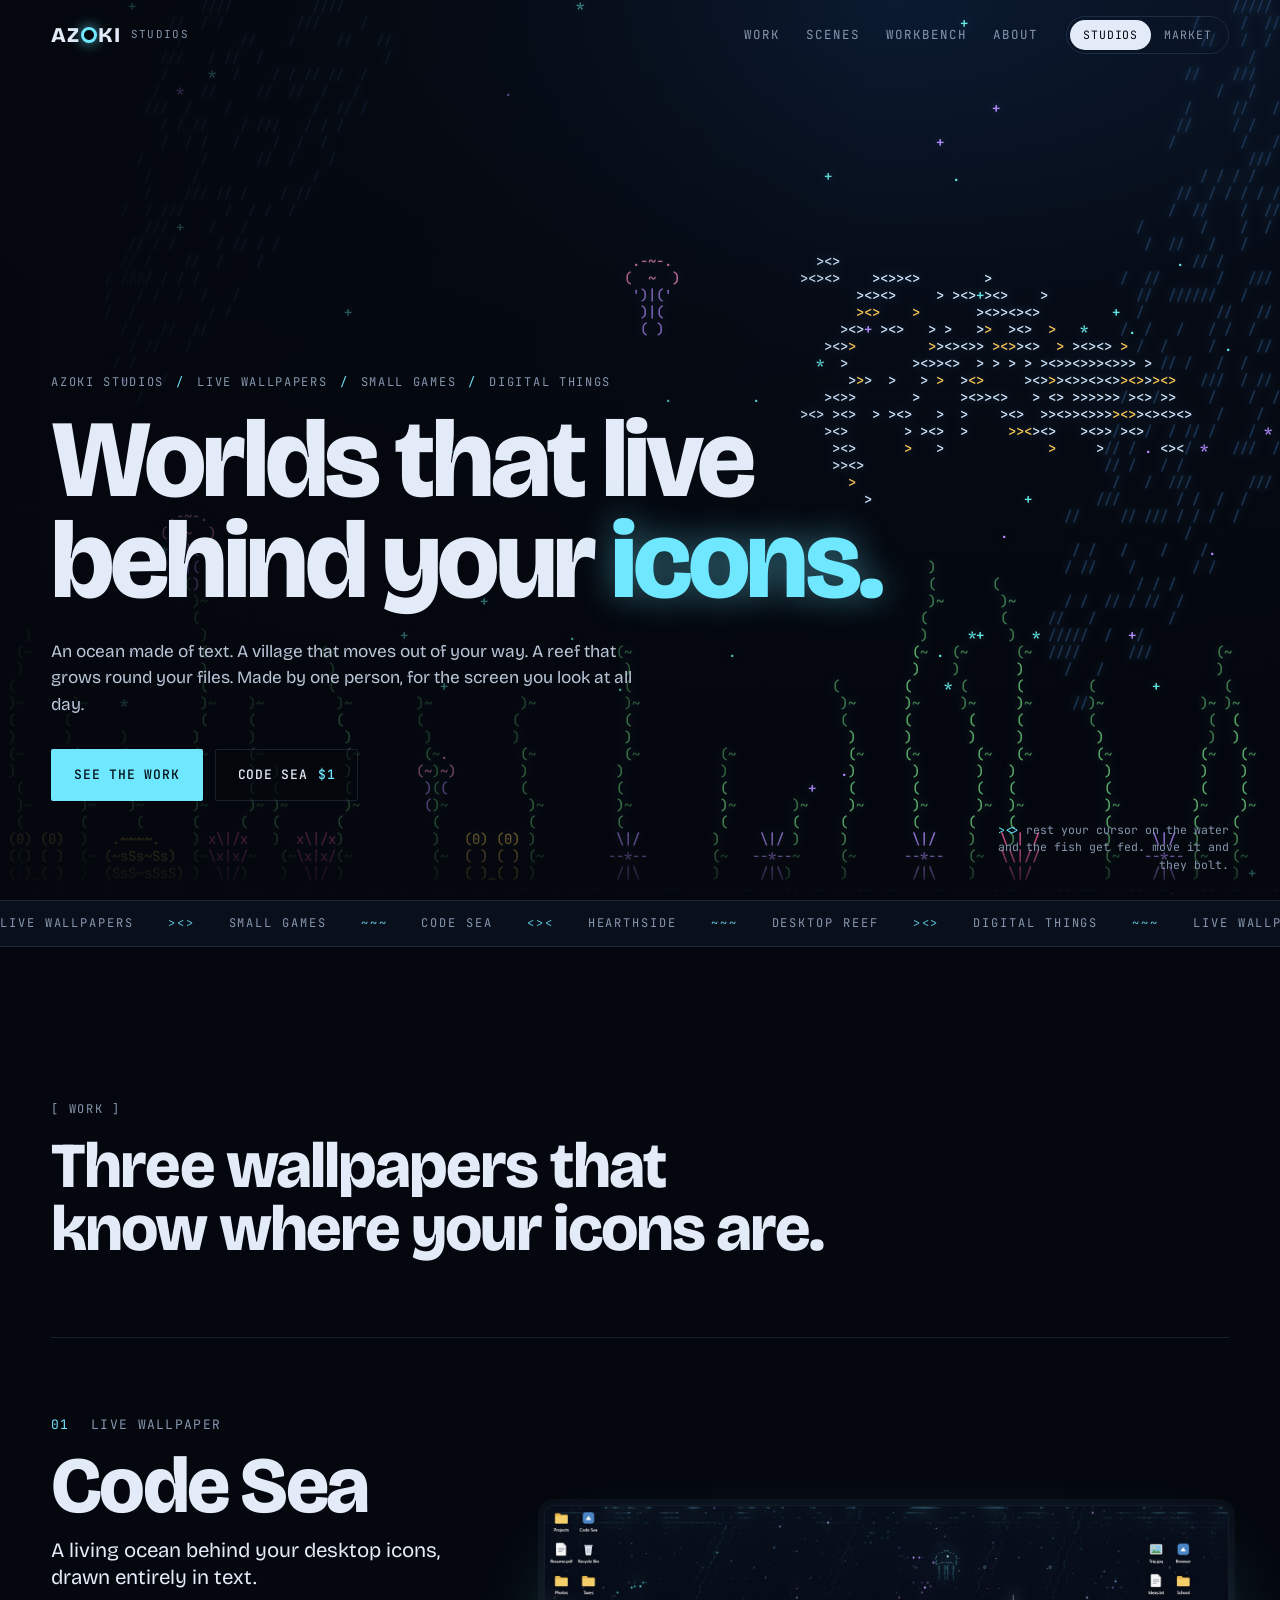
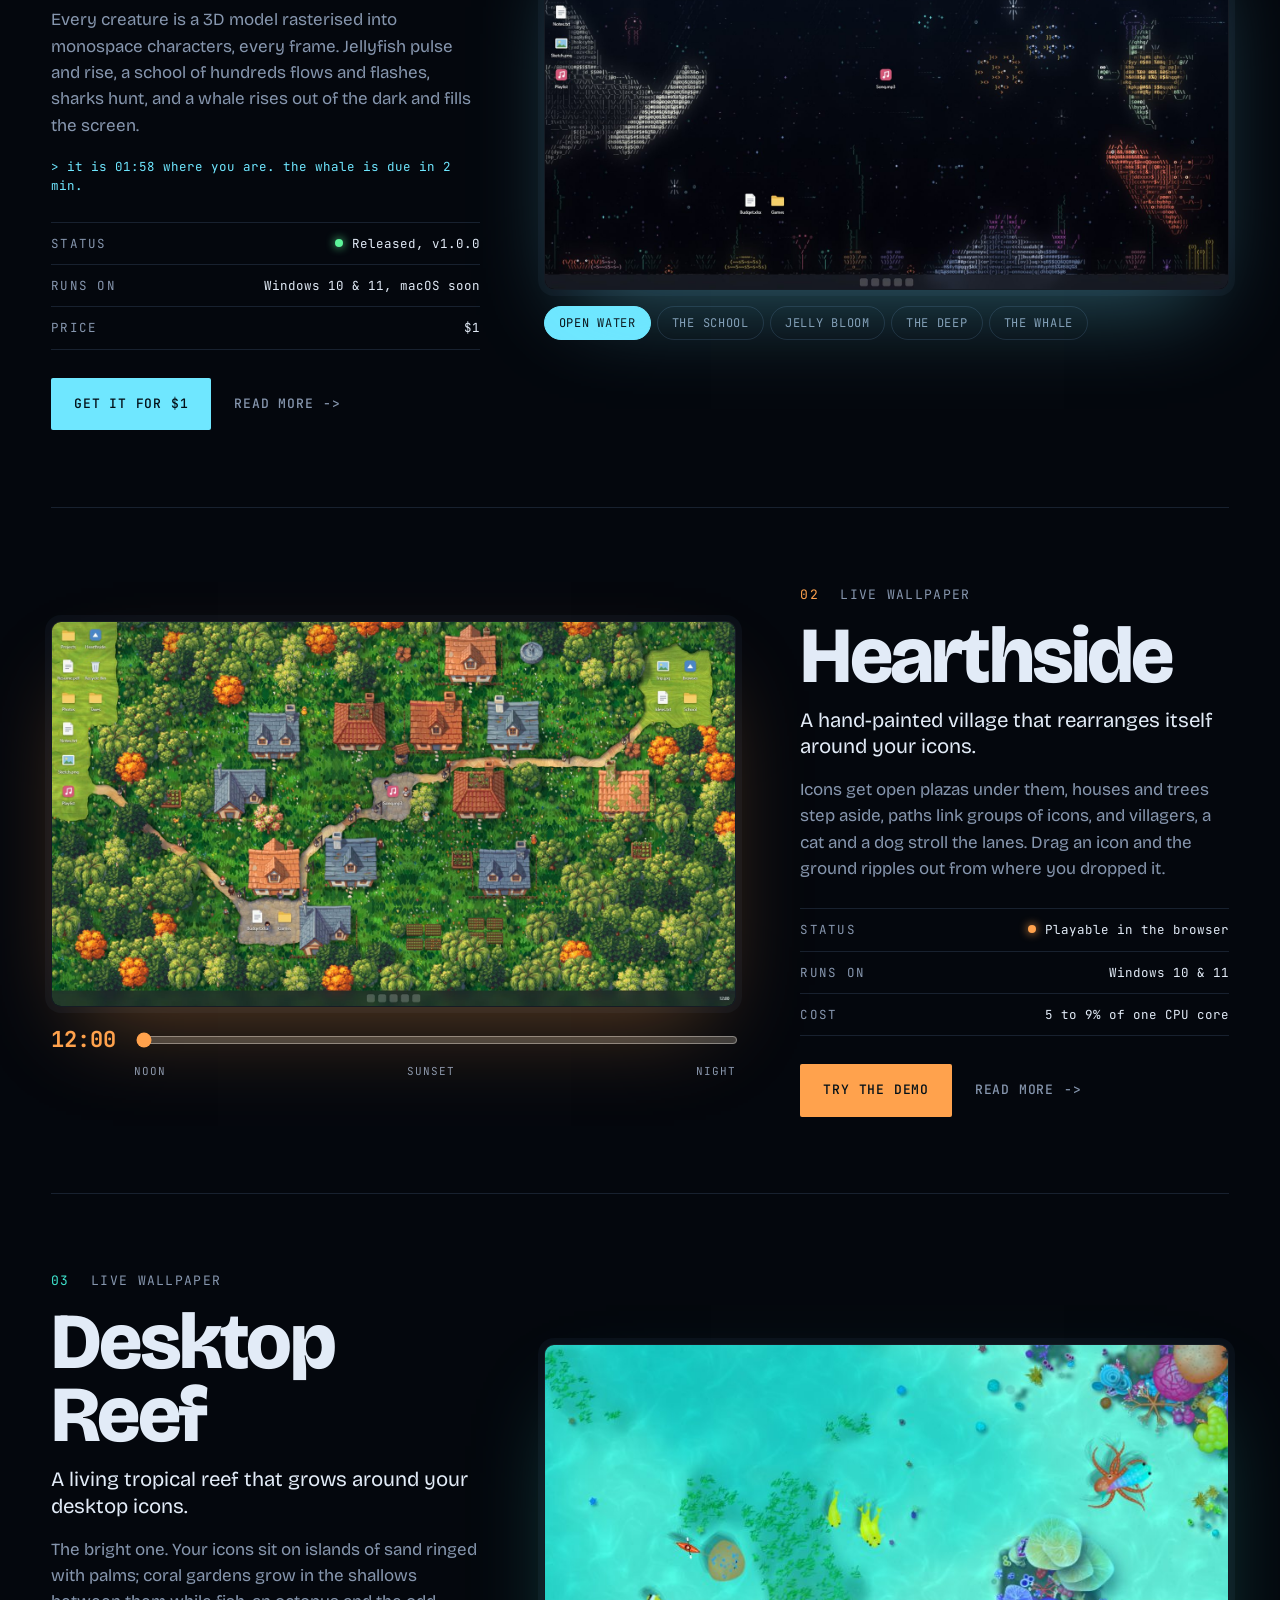
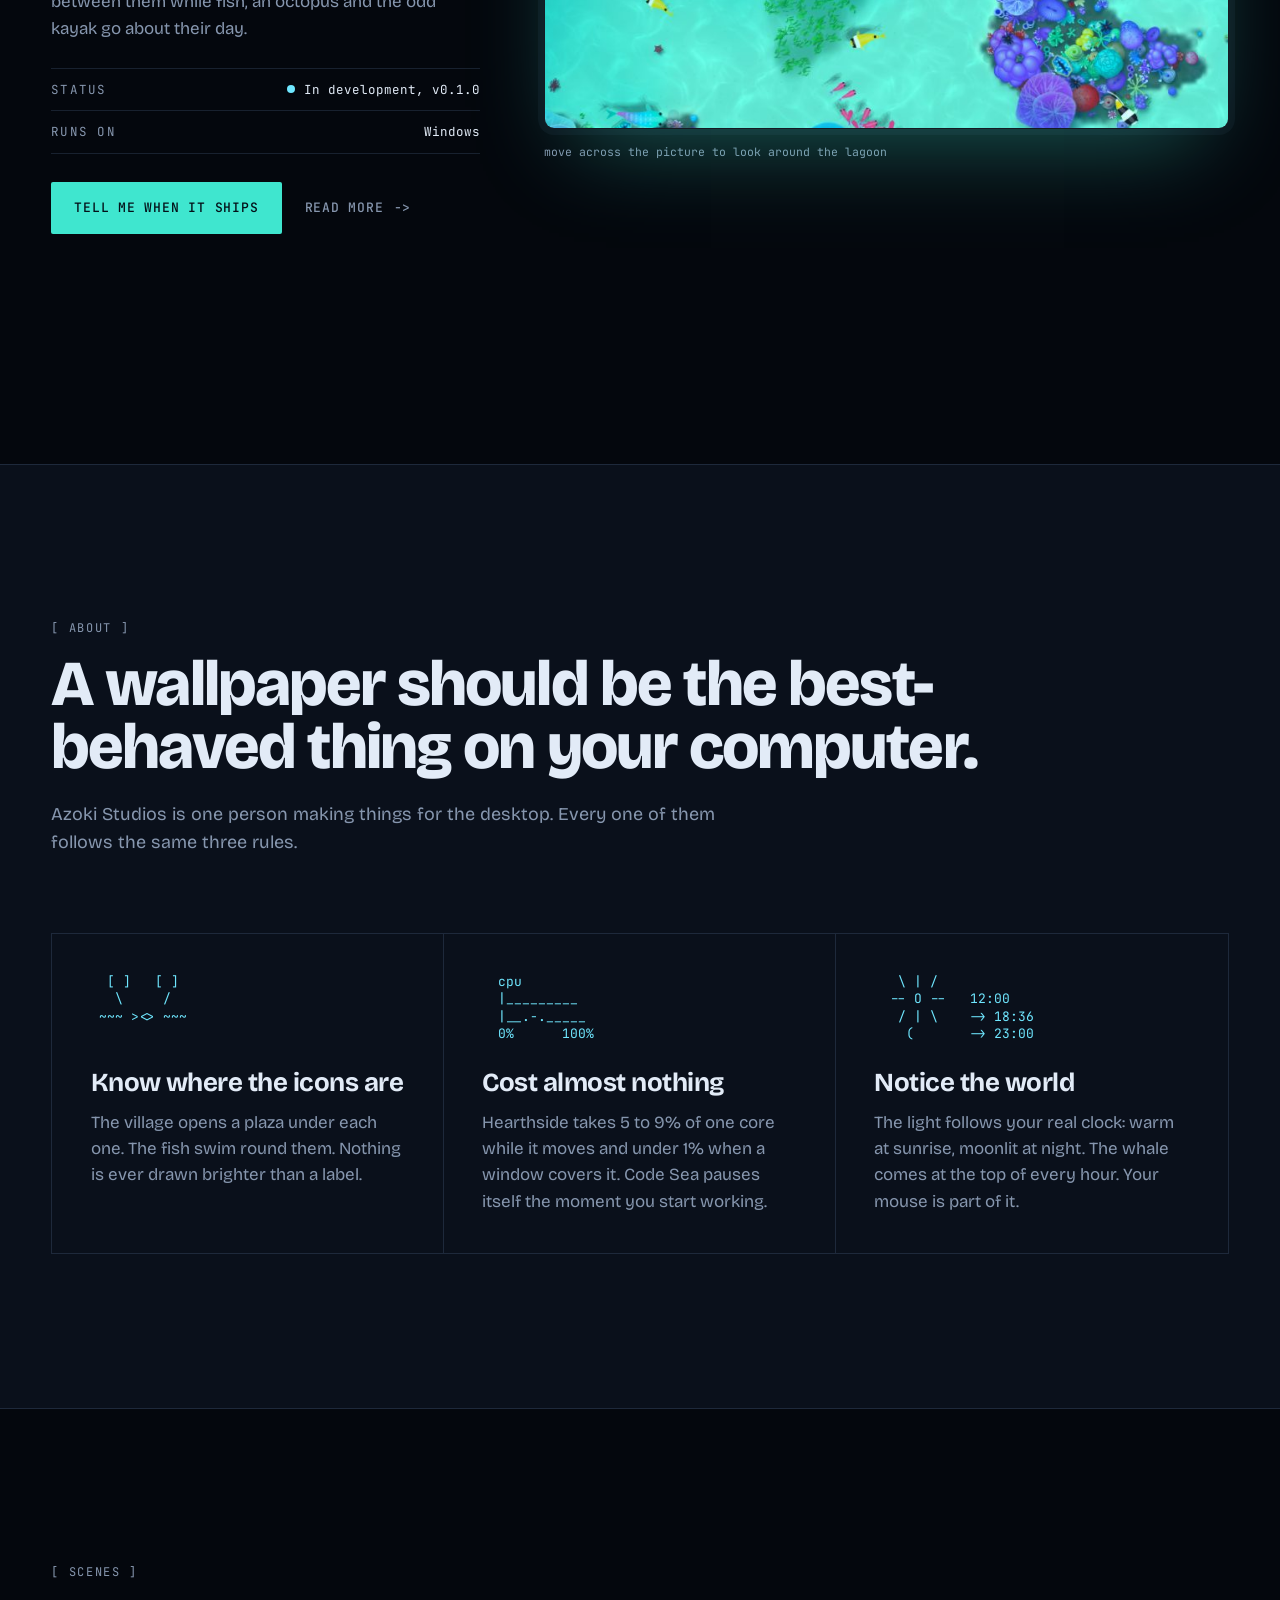
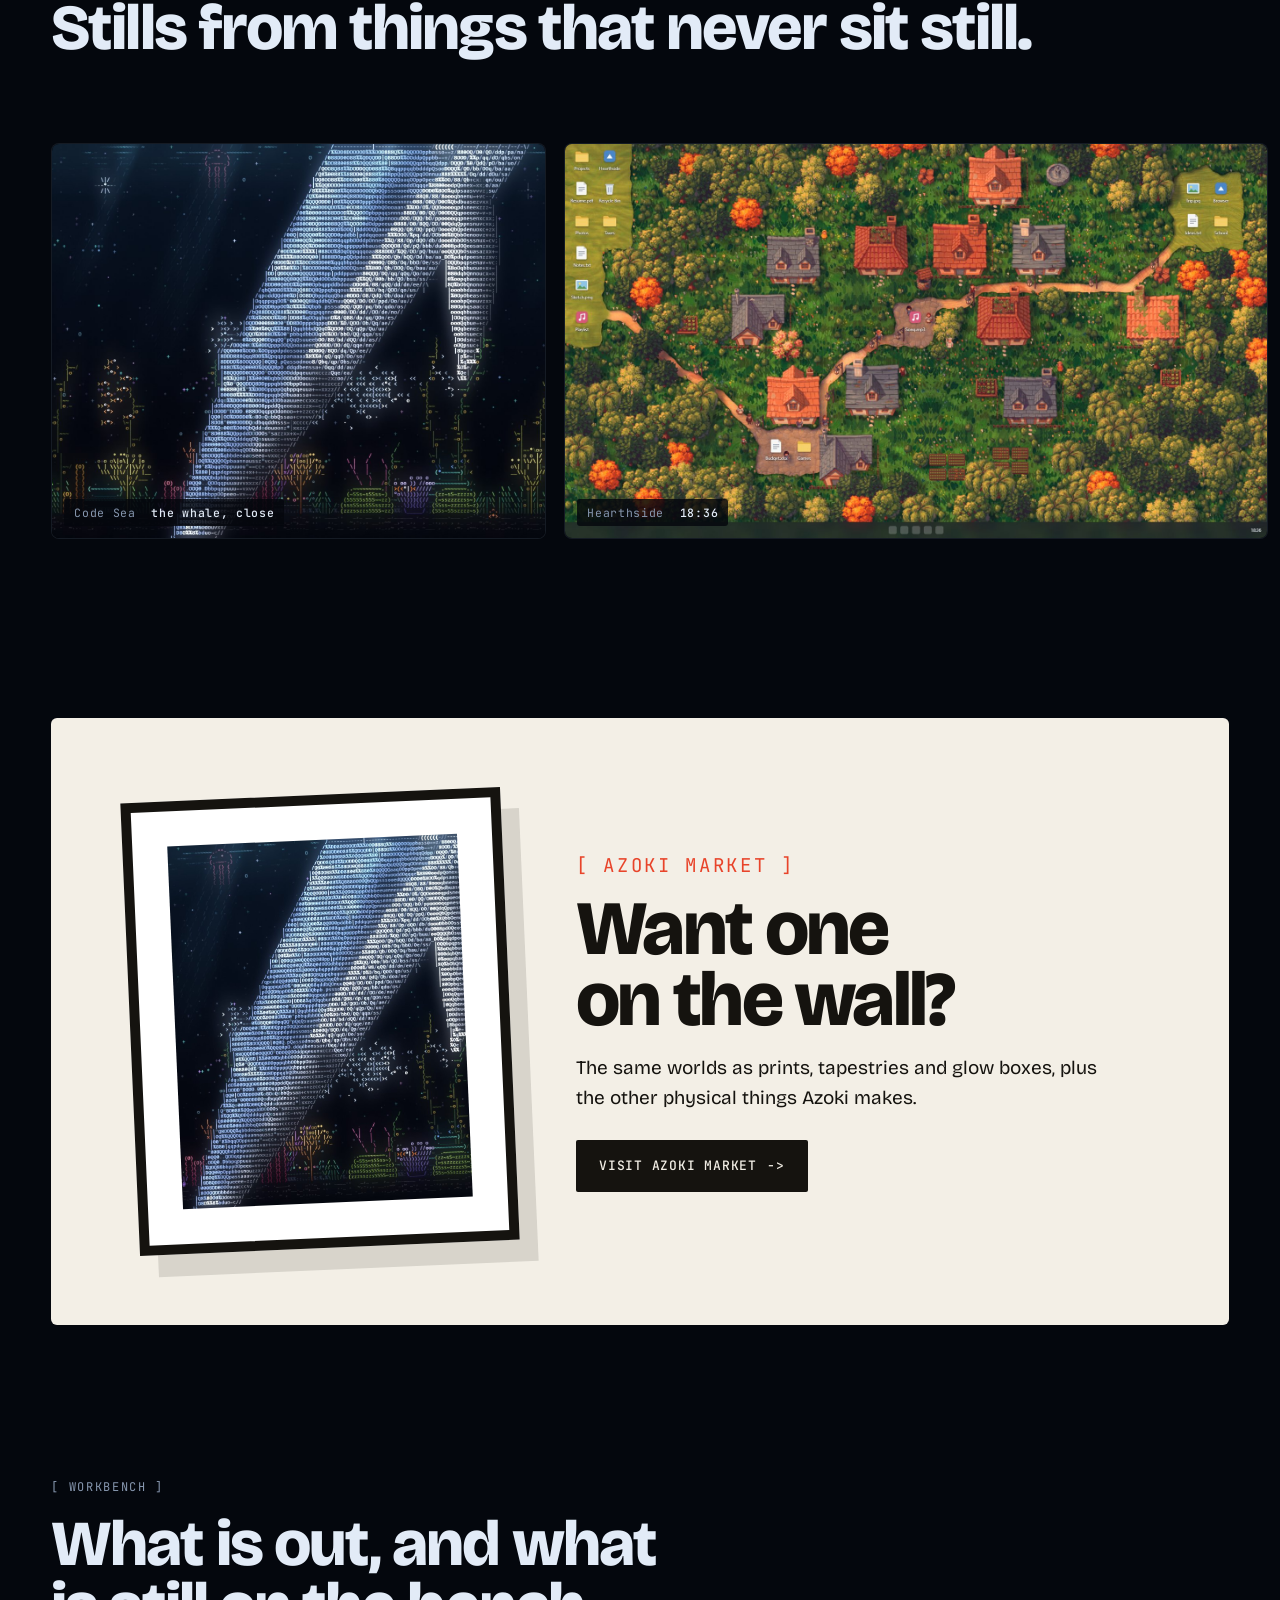
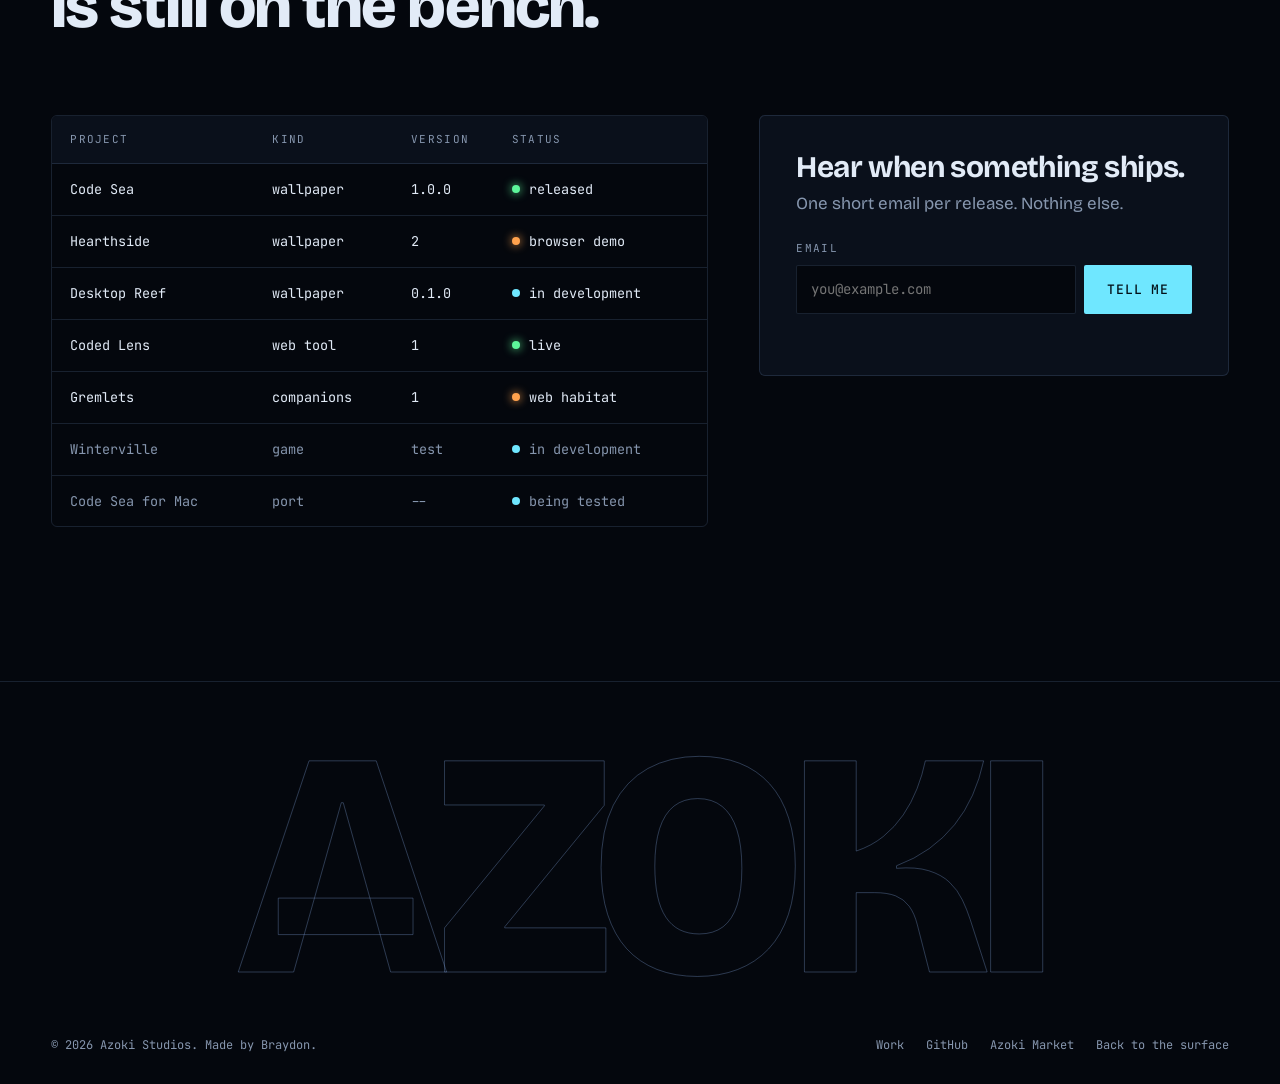
==== commit 39e2a3f3: "Add Coded Lens and Gremlets pages, Winterville on the board, Code Sea store link Co-Authored-By: Cla" ====
--- a/index.html
+++ b/index.html
@@ -232,7 +232,9 @@
       <a class="row" role="row" href="work.html?id=codesea"><span role="cell">Code Sea</span><span role="cell">wallpaper</span><span role="cell">1.0.0</span><span role="cell"><i class="dot live"></i>released</span></a>
       <a class="row" role="row" href="work.html?id=hearthside"><span role="cell">Hearthside</span><span role="cell">wallpaper</span><span role="cell">2</span><span role="cell"><i class="dot demo"></i>browser demo</span></a>
       <a class="row" role="row" href="work.html?id=desktop-reef"><span role="cell">Desktop Reef</span><span role="cell">wallpaper</span><span role="cell">0.1.0</span><span role="cell"><i class="dot wip"></i>in development</span></a>
-      <div class="row dim" role="row"><span role="cell">Games</span><span role="cell">game</span><span role="cell">--</span><span role="cell"><i class="dot idle"></i>on the bench</span></div>
+      <a class="row" role="row" href="work.html?id=codedlens"><span role="cell">Coded Lens</span><span role="cell">web tool</span><span role="cell">1</span><span role="cell"><i class="dot live"></i>live</span></a>
+      <a class="row" role="row" href="work.html?id=gremlets"><span role="cell">Gremlets</span><span role="cell">companions</span><span role="cell">1</span><span role="cell"><i class="dot demo"></i>web habitat</span></a>
+      <div class="row dim" role="row"><span role="cell">Winterville</span><span role="cell">game</span><span role="cell">test</span><span role="cell"><i class="dot wip"></i>in development</span></div>
       <div class="row dim" role="row"><span role="cell">Code Sea for Mac</span><span role="cell">port</span><span role="cell">--</span><span role="cell"><i class="dot wip"></i>being tested</span></div>
     </div>
     <form class="signup reveal" name="studio-news" method="POST" data-netlify="true" netlify-honeypot="bot-field">
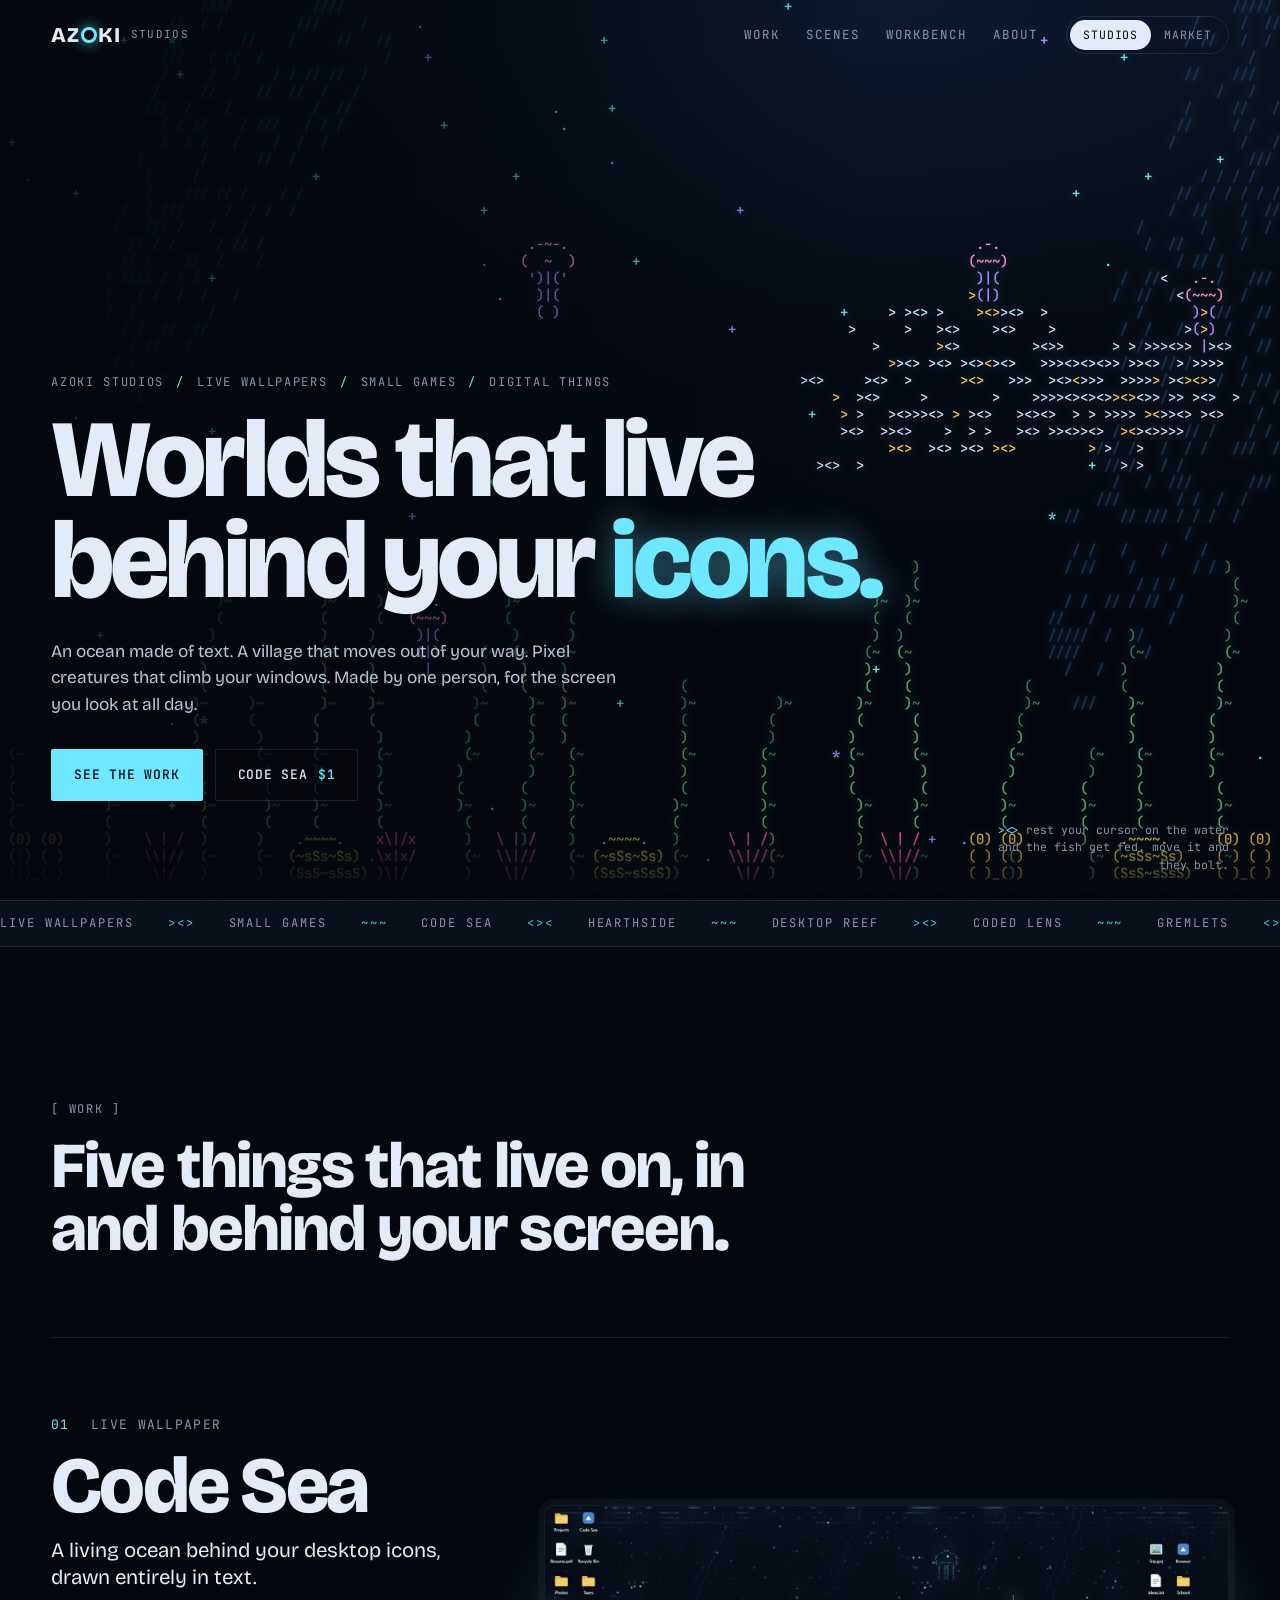
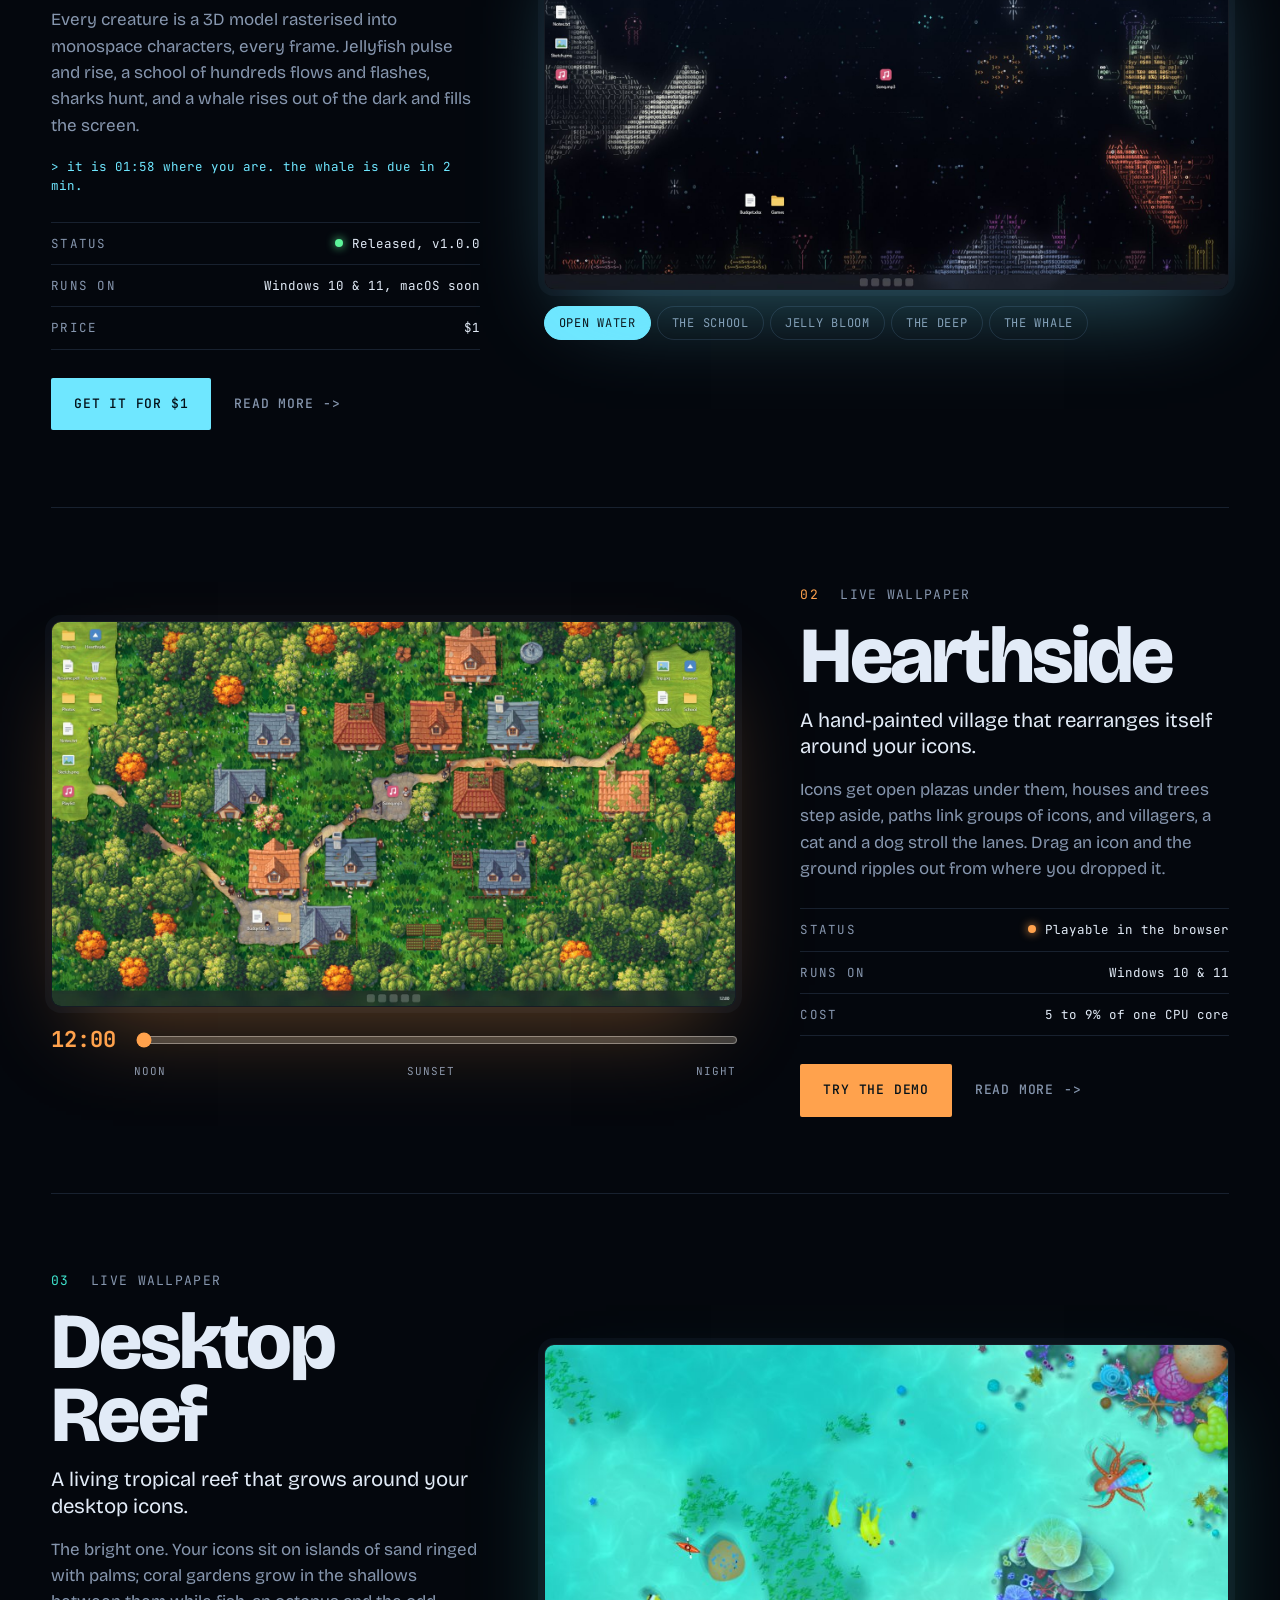
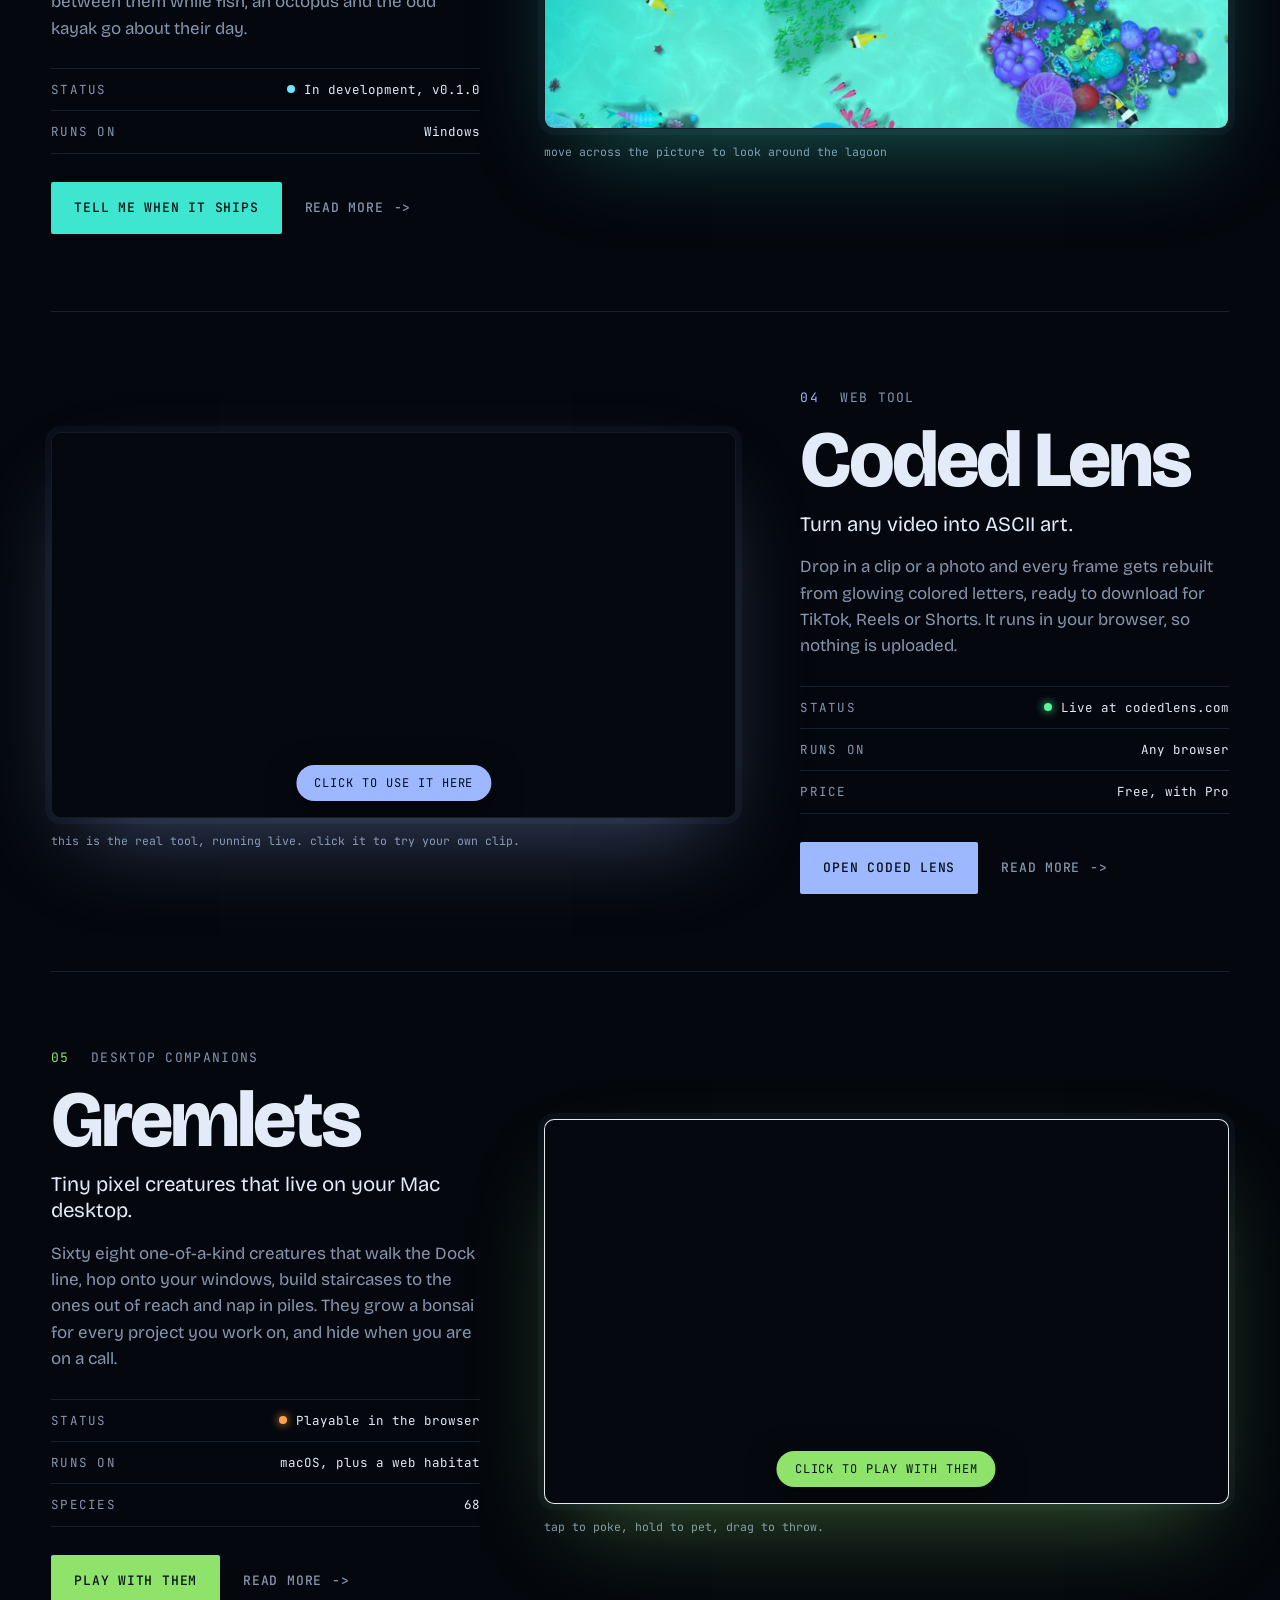
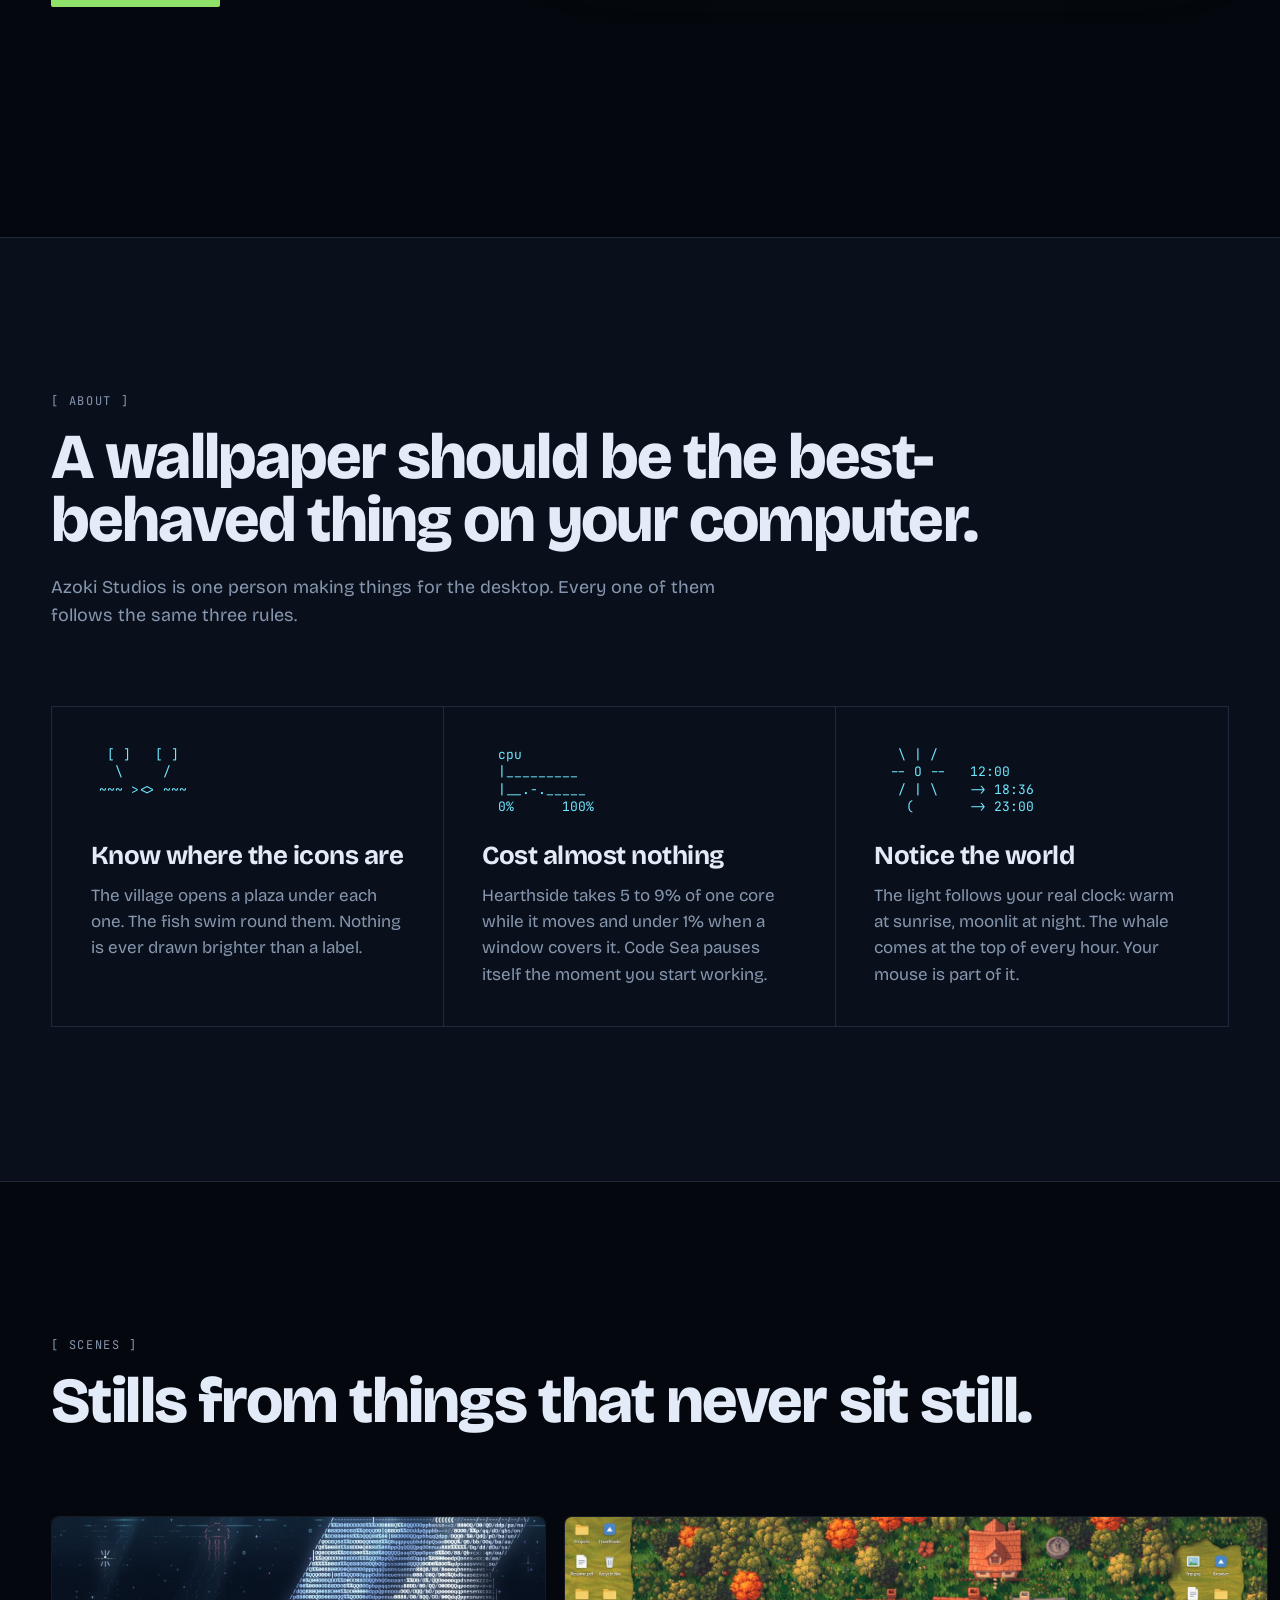
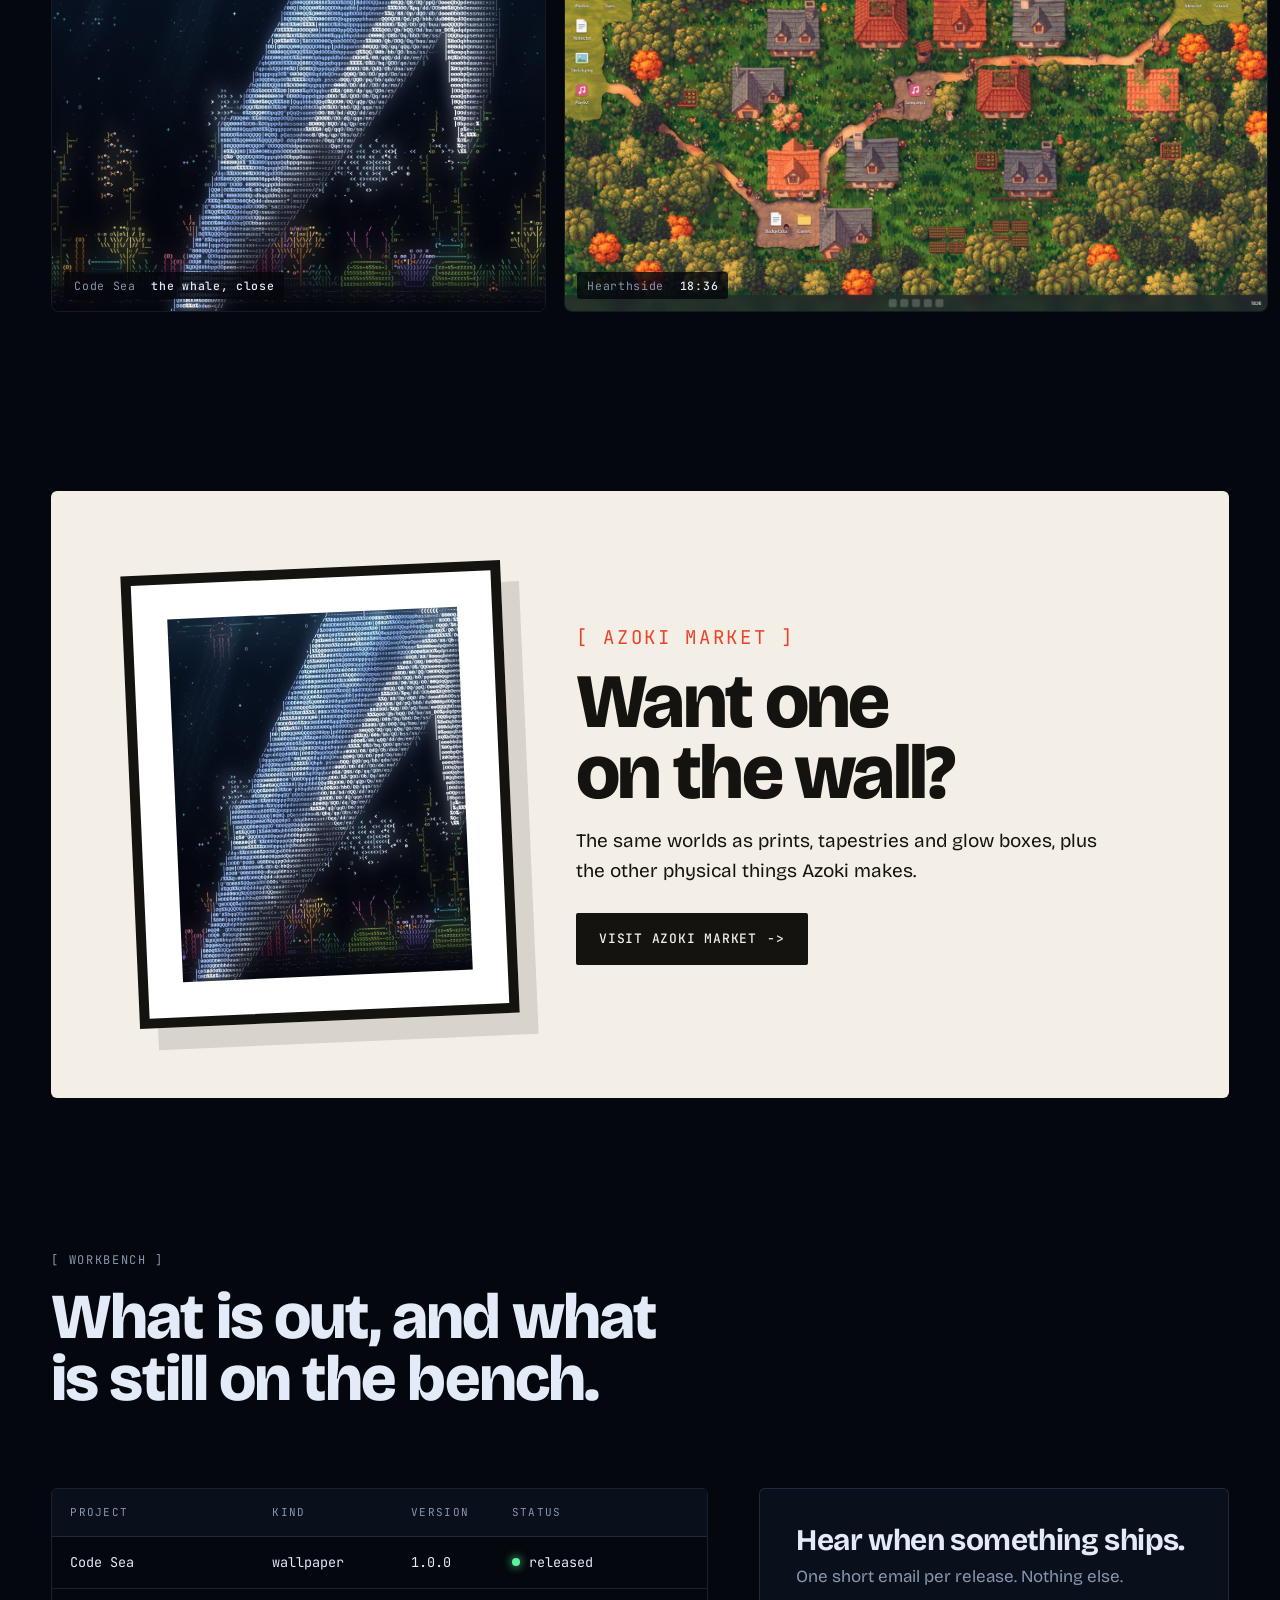
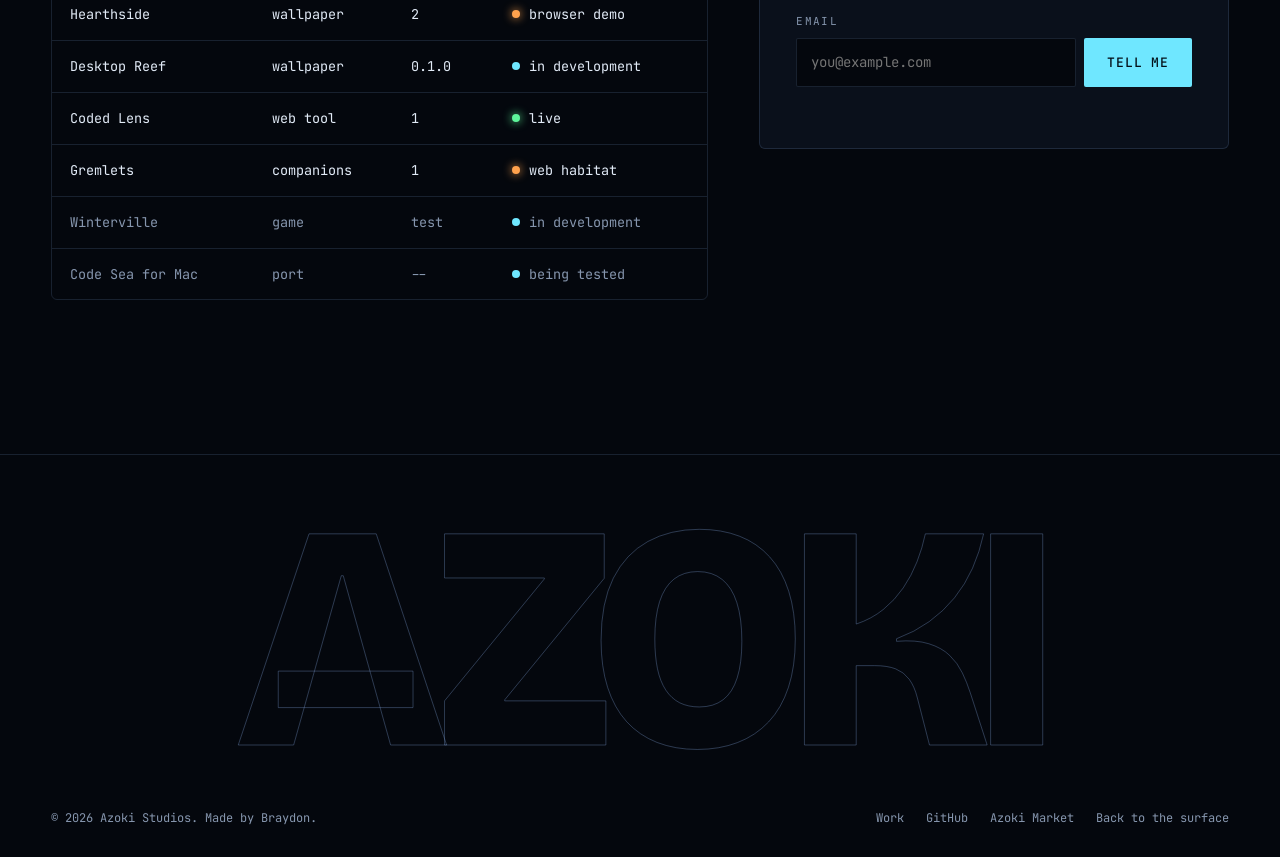
==== commit 84a3b28e: "Home page panels with live embeds for Coded Lens and Gremlets Co-Authored-By: Claude Fable 5.2 <nore" ====
--- a/index.html
+++ b/index.html
@@ -4,7 +4,7 @@
 <meta charset="utf-8">
 <meta name="viewport" content="width=device-width, initial-scale=1">
 <title>Azoki Studios | Live wallpapers and small games</title>
-<meta name="description" content="Azoki Studios makes live wallpapers, small games and other digital things. Home of Code Sea, Hearthside and Desktop Reef.">
+<meta name="description" content="Azoki Studios makes live wallpapers, small games and other digital things. Home of Code Sea, Hearthside, Desktop Reef, Coded Lens and Gremlets.">
 <meta property="og:title" content="Azoki Studios">
 <meta property="og:description" content="Worlds that live behind your icons. Live wallpapers, small games and other digital things.">
 <meta property="og:image" content="assets/codesea-cover-whale.jpg">
@@ -40,7 +40,7 @@
   <div class="hero-copy">
     <p class="eyebrow">Azoki Studios <span>/</span> live wallpapers <span>/</span> small games <span>/</span> digital things</p>
     <h1>Worlds that live<br>behind your <span class="glow">icons.</span></h1>
-    <p class="hero-sub">An ocean made of text. A village that moves out of your way. A reef that grows round your files. Made by one person, for the screen you look at all day.</p>
+    <p class="hero-sub">An ocean made of text. A village that moves out of your way. Pixel creatures that climb your windows. Made by one person, for the screen you look at all day.</p>
     <div class="hero-cta">
       <a class="btn solid" href="#work">See the work</a>
       <a class="btn ghost" href="work.html?id=codesea">Code Sea <span class="price">$1</span></a>
@@ -51,8 +51,8 @@
 
 <div class="ticker" aria-hidden="true">
   <div class="ticker-track">
-    <span>LIVE WALLPAPERS</span><i>&gt;&lt;&gt;</i><span>SMALL GAMES</span><i>~~~</i><span>CODE SEA</span><i>&lt;&gt;&lt;</i><span>HEARTHSIDE</span><i>~~~</i><span>DESKTOP REEF</span><i>&gt;&lt;&gt;</i><span>DIGITAL THINGS</span><i>~~~</i>
-    <span>LIVE WALLPAPERS</span><i>&gt;&lt;&gt;</i><span>SMALL GAMES</span><i>~~~</i><span>CODE SEA</span><i>&lt;&gt;&lt;</i><span>HEARTHSIDE</span><i>~~~</i><span>DESKTOP REEF</span><i>&gt;&lt;&gt;</i><span>DIGITAL THINGS</span><i>~~~</i>
+    <span>LIVE WALLPAPERS</span><i>&gt;&lt;&gt;</i><span>SMALL GAMES</span><i>~~~</i><span>CODE SEA</span><i>&lt;&gt;&lt;</i><span>HEARTHSIDE</span><i>~~~</i><span>DESKTOP REEF</span><i>&gt;&lt;&gt;</i><span>CODED LENS</span><i>~~~</i><span>GREMLETS</span><i>&lt;&gt;&lt;</i><span>DIGITAL THINGS</span><i>~~~</i>
+    <span>LIVE WALLPAPERS</span><i>&gt;&lt;&gt;</i><span>SMALL GAMES</span><i>~~~</i><span>CODE SEA</span><i>&lt;&gt;&lt;</i><span>HEARTHSIDE</span><i>~~~</i><span>DESKTOP REEF</span><i>&gt;&lt;&gt;</i><span>CODED LENS</span><i>~~~</i><span>GREMLETS</span><i>&lt;&gt;&lt;</i><span>DIGITAL THINGS</span><i>~~~</i>
   </div>
 </div>
 
@@ -60,7 +60,7 @@
 <section class="work" id="work">
   <div class="sec-head reveal">
     <p class="label">[ work ]</p>
-    <h2>Three wallpapers that know where your icons are.</h2>
+    <h2>Five things that live on, in and behind your screen.</h2>
   </div>
 
   <!-- Code Sea -->
@@ -151,6 +151,61 @@
         <img class="on" src="assets/reef-wide.jpg" alt="Desktop Reef: bright coral gardens in turquoise shallows, seen from above" loading="lazy" width="1500" height="620">
       </div>
       <p class="caption">move across the picture to look around the lagoon</p>
+    </div>
+  </article>
+
+  <!-- Coded Lens -->
+  <article class="piece flip reveal" style="--accent:#9db8ff" id="codedlens">
+    <div class="piece-info">
+      <p class="piece-no">04 <span>web tool</span></p>
+      <h3>Coded Lens</h3>
+      <p class="piece-tag">Turn any video into ASCII art.</p>
+      <p class="piece-body">Drop in a clip or a photo and every frame gets rebuilt from glowing colored letters, ready to download for TikTok, Reels or Shorts. It runs in your browser, so nothing is uploaded.</p>
+      <dl class="meta">
+        <div><dt>Status</dt><dd><span class="dot live"></span>Live at codedlens.com</dd></div>
+        <div><dt>Runs on</dt><dd>Any browser</dd></div>
+        <div><dt>Price</dt><dd>Free, with Pro</dd></div>
+      </dl>
+      <div class="piece-cta">
+        <a class="btn solid" href="https://codedlens.com" target="_blank" rel="noopener">Open Coded Lens</a>
+        <a class="btn text" href="work.html?id=codedlens">Read more <span aria-hidden="true">-&gt;</span></a>
+      </div>
+    </div>
+    <div class="piece-show">
+      <div class="screen live" data-embed="https://codedlens.com/" data-w="1180" data-h="664" data-title="Coded Lens, running live">
+        <pre class="live-wait" aria-hidden="true">  .-~~~-.
+ (  o o  )
+  `)|||('
+   )|||(      loading codedlens.com</pre>
+        <button class="live-go" type="button">click to use it here</button>
+      </div>
+      <p class="caption">this is the real tool, running live. click it to try your own clip.</p>
+    </div>
+  </article>
+
+  <!-- Gremlets -->
+  <article class="piece reveal" style="--accent:#8fe36b" id="gremlets">
+    <div class="piece-info">
+      <p class="piece-no">05 <span>desktop companions</span></p>
+      <h3>Gremlets</h3>
+      <p class="piece-tag">Tiny pixel creatures that live on your Mac desktop.</p>
+      <p class="piece-body">Sixty eight one-of-a-kind creatures that walk the Dock line, hop onto your windows, build staircases to the ones out of reach and nap in piles. They grow a bonsai for every project you work on, and hide when you are on a call.</p>
+      <dl class="meta">
+        <div><dt>Status</dt><dd><span class="dot demo"></span>Playable in the browser</dd></div>
+        <div><dt>Runs on</dt><dd>macOS, plus a web habitat</dd></div>
+        <div><dt>Species</dt><dd>68</dd></div>
+      </dl>
+      <div class="piece-cta">
+        <a class="btn solid" href="https://braydonhartai.com/gremlets/" target="_blank" rel="noopener">Play with them</a>
+        <a class="btn text" href="work.html?id=gremlets">Read more <span aria-hidden="true">-&gt;</span></a>
+      </div>
+    </div>
+    <div class="piece-show">
+      <div class="screen live day" data-embed="https://braydonhartai.com/gremlets/web/" data-w="900" data-h="506" data-title="The Gremlets habitat, running live">
+        <img class="on pixel" src="assets/gremlets-lineup.png" alt="All 68 Gremlets: small pixel-art animals, spirits and mossy machines" loading="lazy" width="1680" height="1176">
+        <button class="live-go" type="button">click to play with them</button>
+      </div>
+      <p class="caption">tap to poke, hold to pet, drag to throw.</p>
     </div>
   </article>
 </section>
--- a/css/studios.css
+++ b/css/studios.css
@@ -108,6 +108,17 @@
 .screen img.on { opacity: 1; }
 .screen.pan { aspect-ratio: 16 / 9; cursor: crosshair; }
 .screen.pan img { width: 135%; max-width: none; height: 135%; inset: auto; left: 0; top: 0; transition: opacity .7s, transform .5s cubic-bezier(.2, .7, .2, 1); }
+.screen img.pixel { image-rendering: pixelated; }
+.screen.day { background: #f3efe6; }
+.screen.live iframe { position: absolute; left: 0; top: 0; border: 0; transform-origin: 0 0; pointer-events: none; background: #05080f; }
+.screen.live.on iframe { pointer-events: auto; }
+.live-wait { position: absolute; inset: 0; margin: 0; display: grid; place-content: center; font-family: var(--mono); font-size: 13px; line-height: 1.3; color: var(--accent); opacity: .8; }
+.live-go { position: absolute; z-index: 2; left: 50%; bottom: 16px; transform: translateX(-50%); font-family: var(--mono); font-size: 12px; letter-spacing: .08em; text-transform: uppercase; color: #031018; background: var(--accent); border: 0; border-radius: 999px; padding: 10px 18px; cursor: pointer; box-shadow: 0 8px 30px rgba(0, 0, 0, .5); white-space: nowrap; }
+.live-go:hover { background: #fff; }
+.screen.live.on .live-go { display: none; }
+.wk-hero > iframe { position: absolute; left: 0; top: -150px; width: 100%; height: calc(100% + 150px); border: 0; pointer-events: none; }
+.wk-hero.pixel > img { image-rendering: pixelated; object-position: center 20%; }
+.wk-hero.pixel::after { background: linear-gradient(0deg, var(--bg) 4%, rgba(4, 7, 13, .86) 42%, rgba(4, 7, 13, .5) 78%, rgba(4, 7, 13, .7) 100%); }
 .tabs { display: flex; flex-wrap: wrap; gap: 6px; margin-top: 16px; }
 .tabs button { font-family: var(--mono); font-size: 12px; letter-spacing: .06em; text-transform: uppercase; color: var(--mute); background: none; border: 1px solid var(--line); border-radius: 999px; padding: 8px 14px; cursor: pointer; transition: all .2s; }
 .tabs button:hover { color: var(--text); }
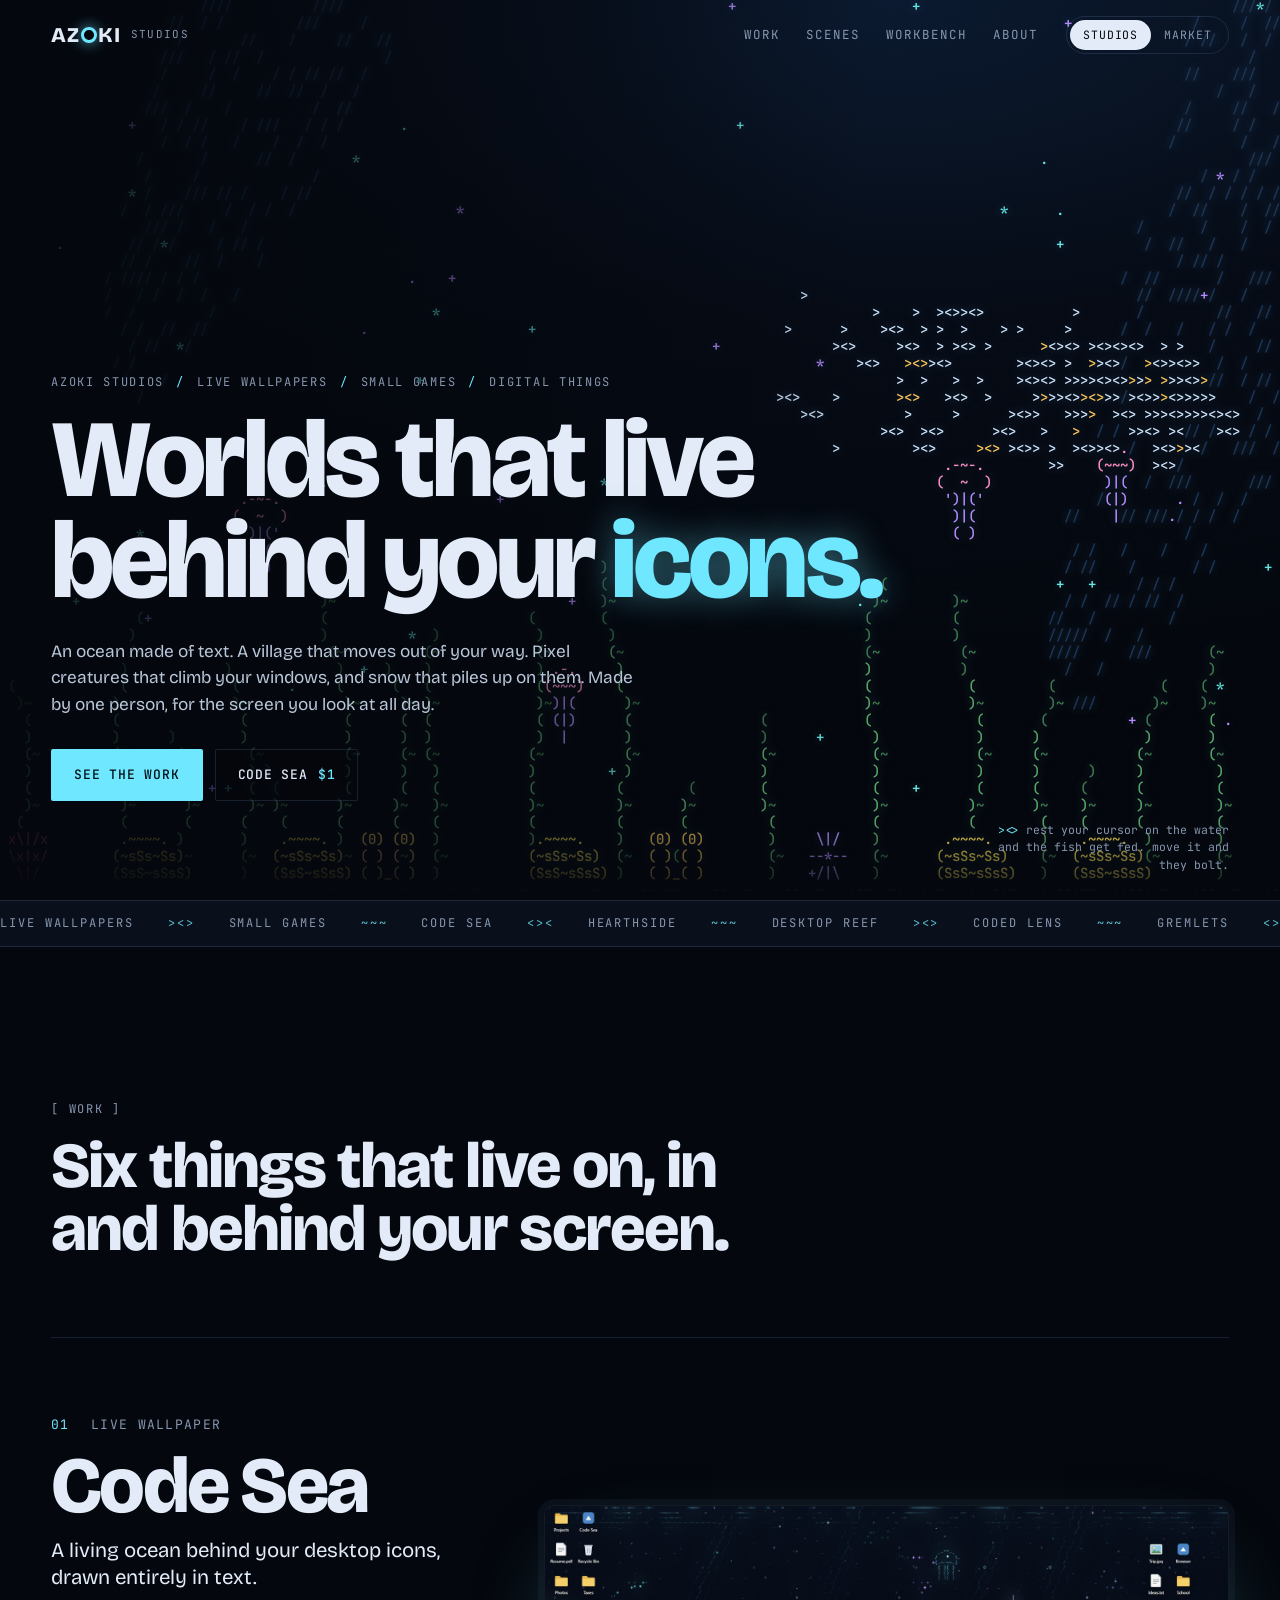
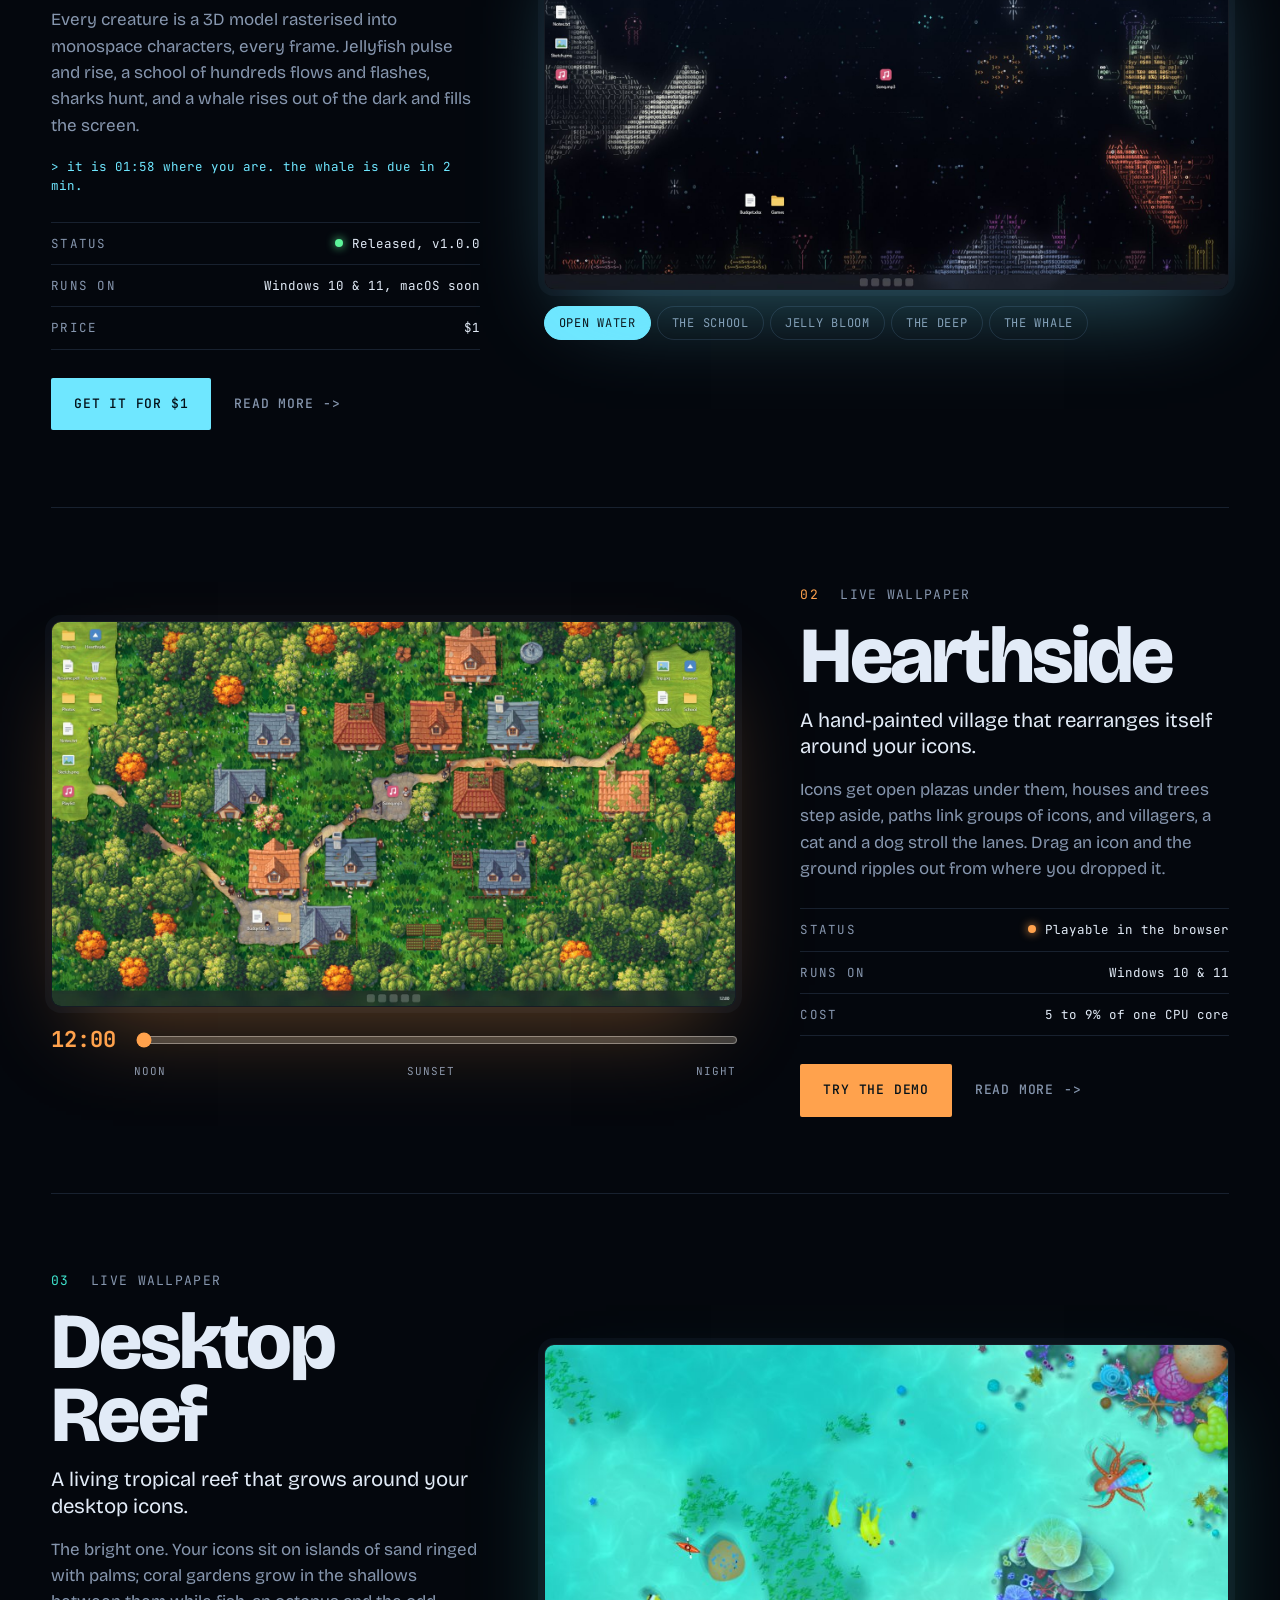
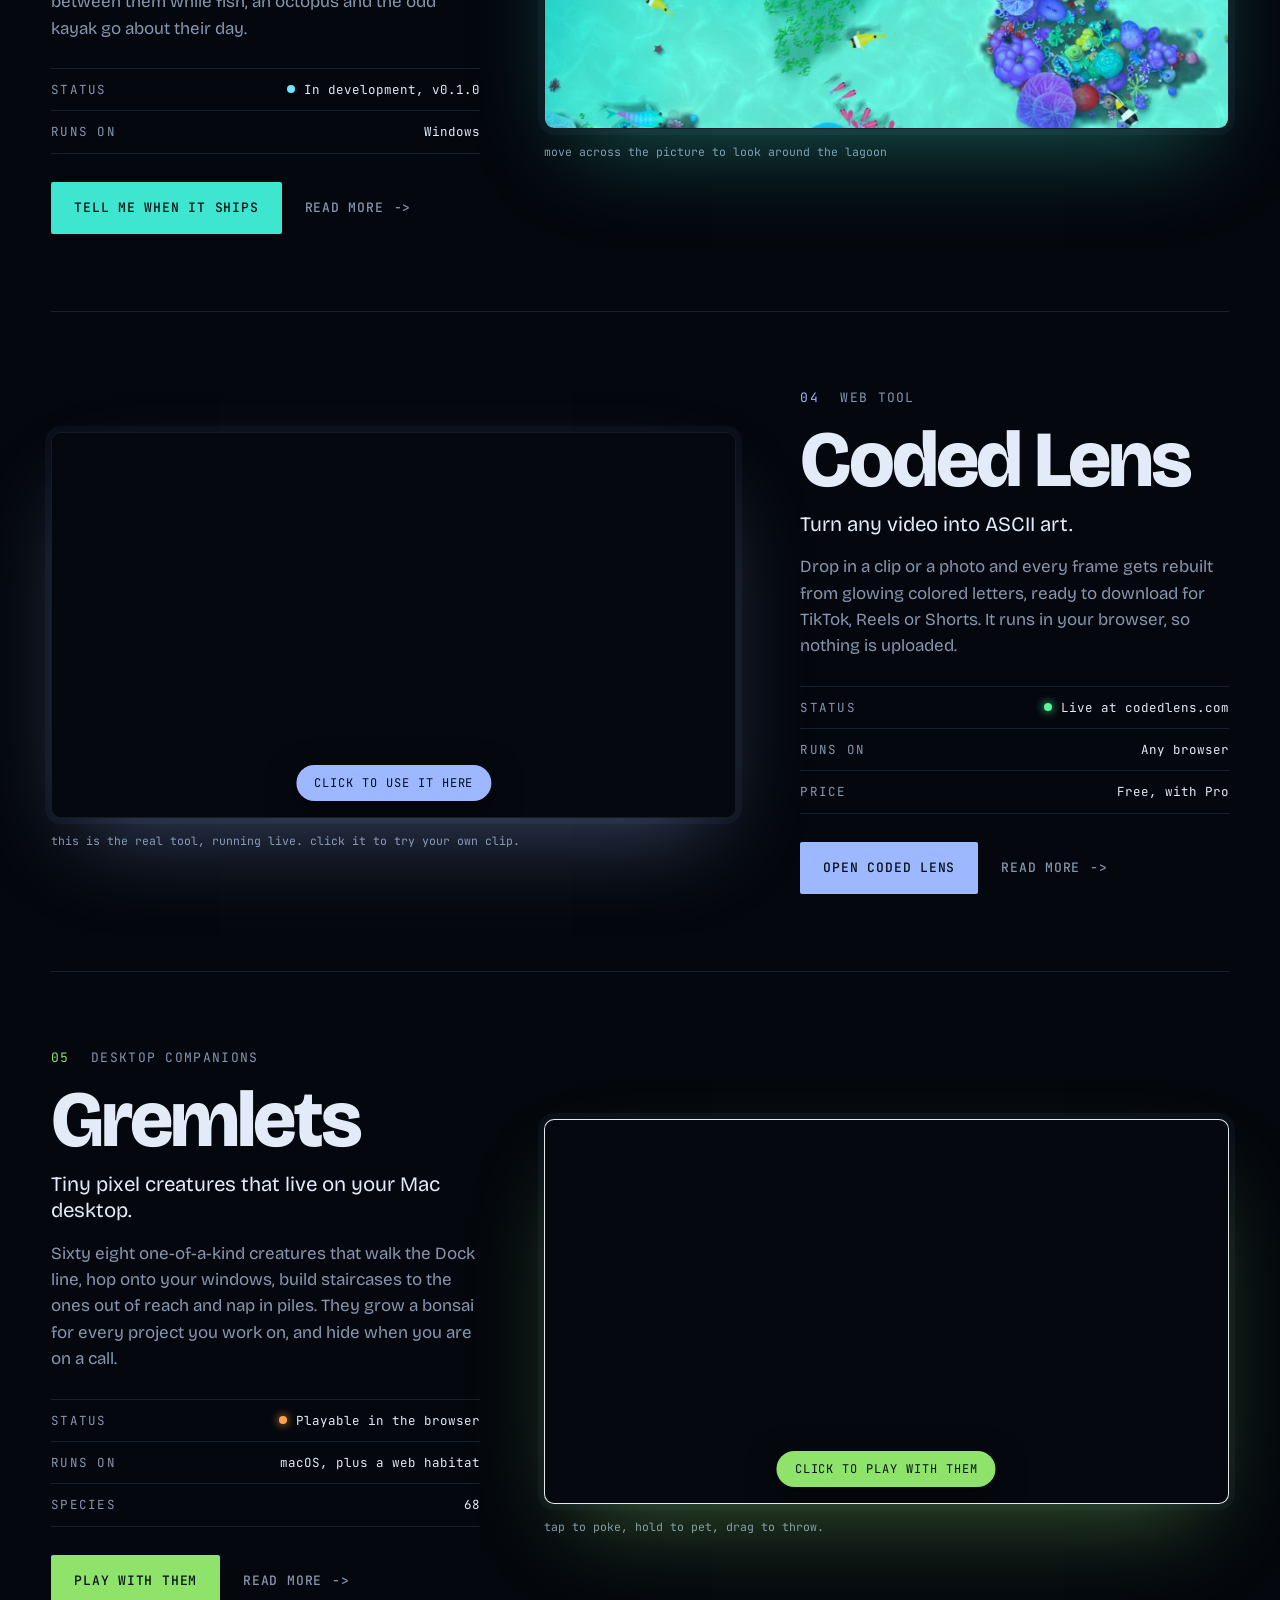
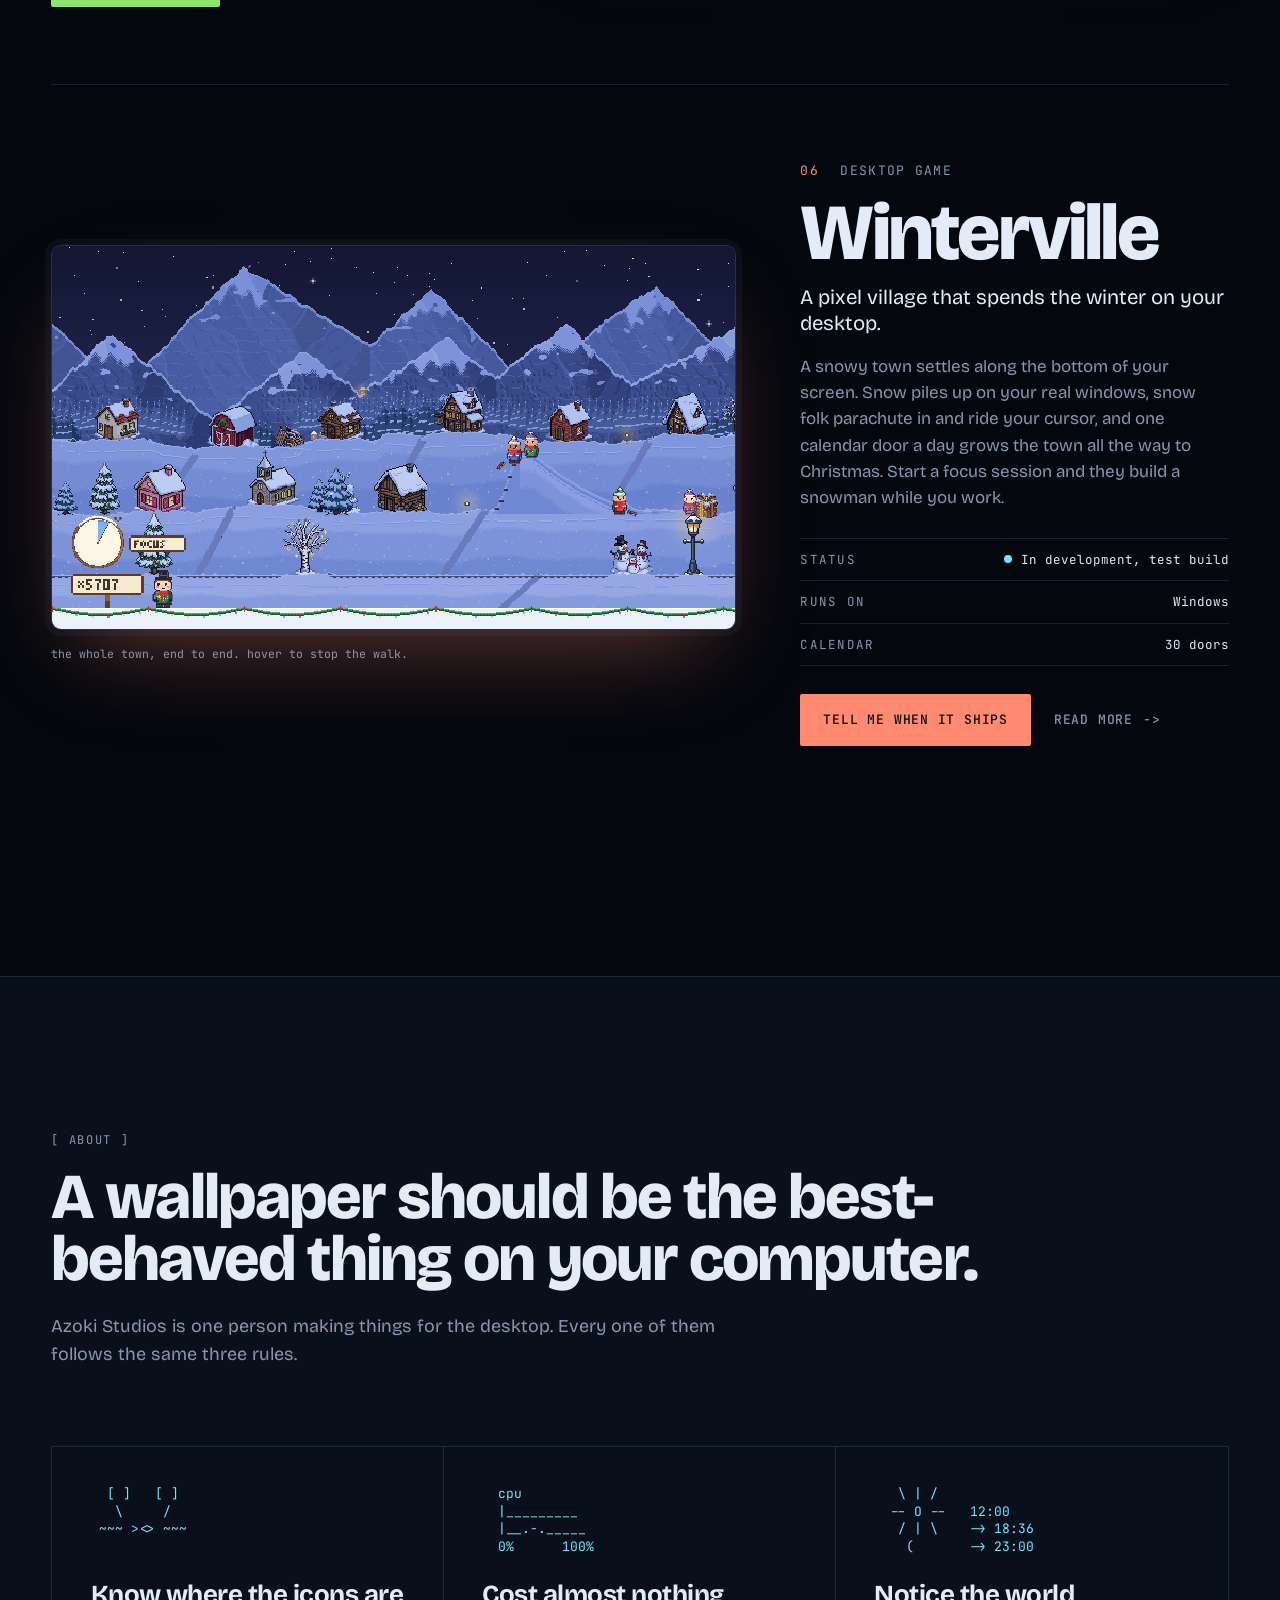
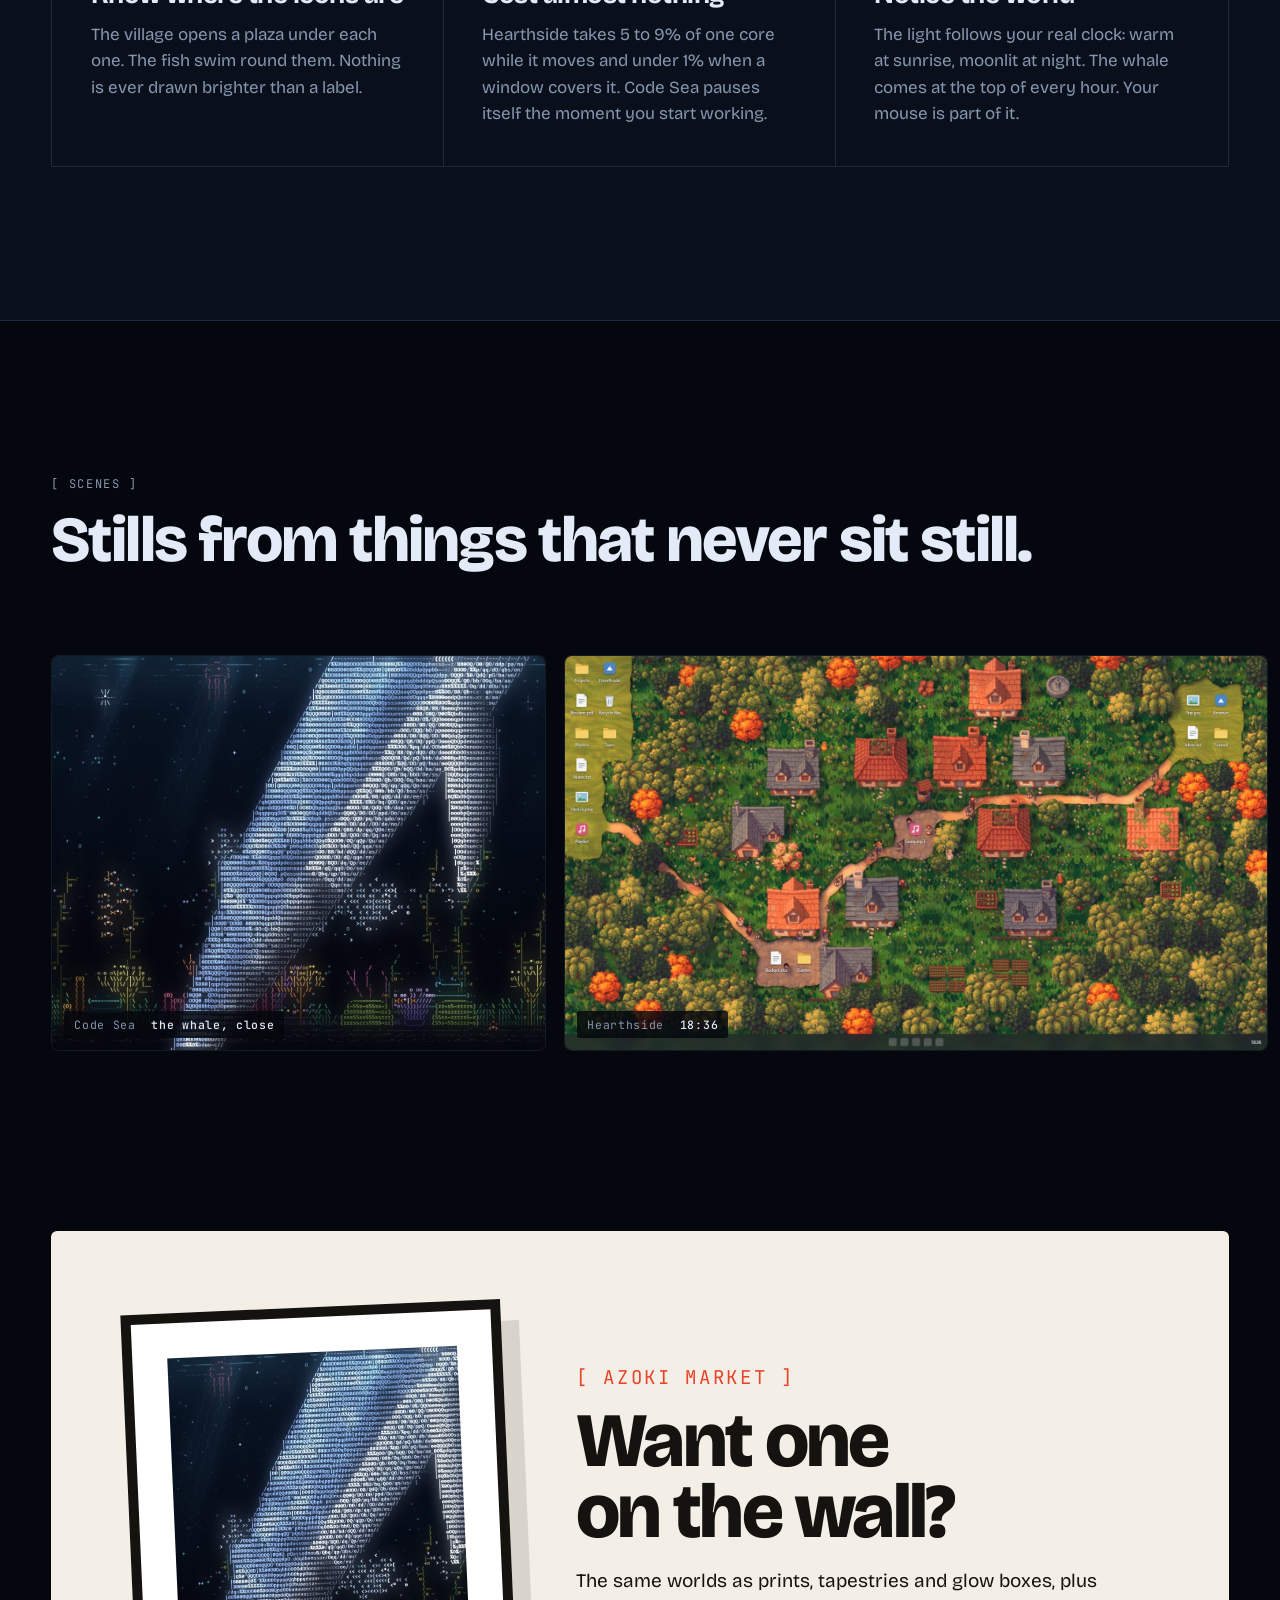
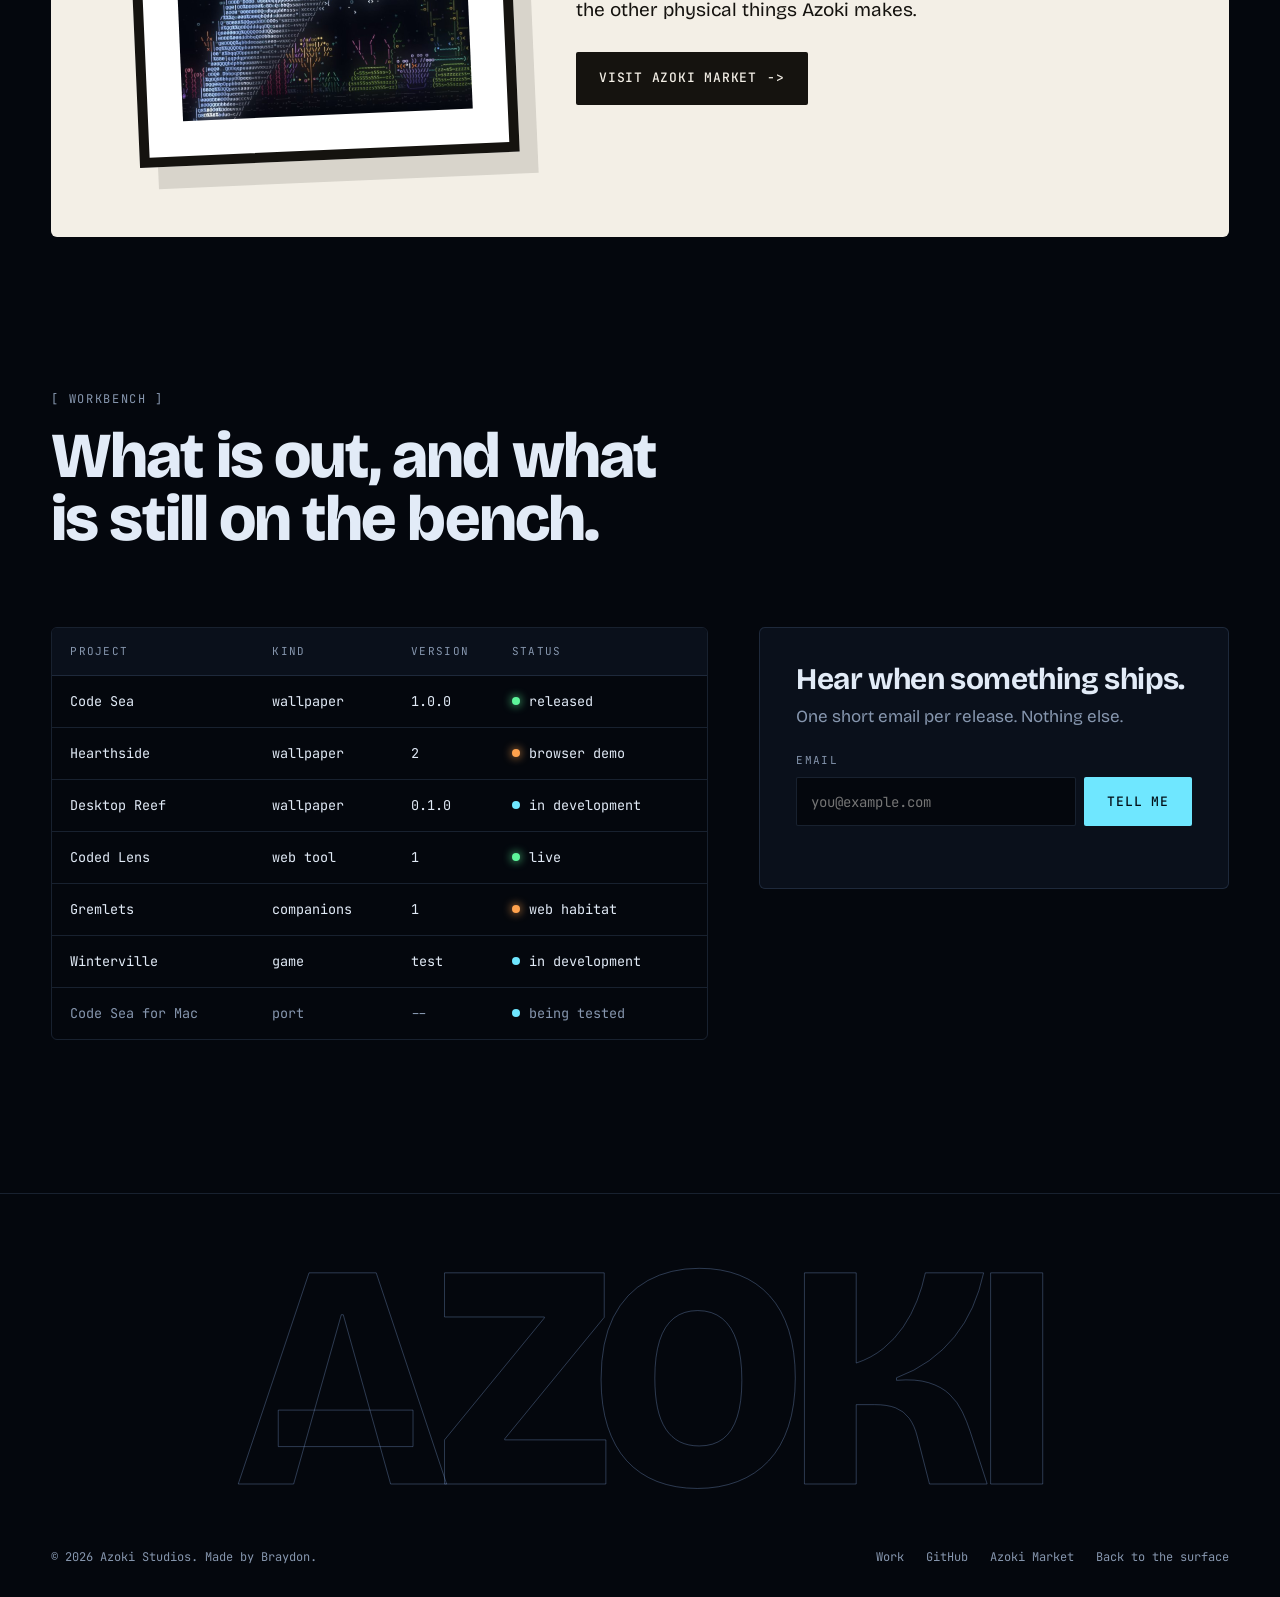
==== commit 626ef865: "Add Winterville: project page, home page panel and stills Co-Authored-By: Claude Fable 5.2 <noreply@" ====
--- a/index.html
+++ b/index.html
@@ -40,7 +40,7 @@
   <div class="hero-copy">
     <p class="eyebrow">Azoki Studios <span>/</span> live wallpapers <span>/</span> small games <span>/</span> digital things</p>
     <h1>Worlds that live<br>behind your <span class="glow">icons.</span></h1>
-    <p class="hero-sub">An ocean made of text. A village that moves out of your way. Pixel creatures that climb your windows. Made by one person, for the screen you look at all day.</p>
+    <p class="hero-sub">An ocean made of text. A village that moves out of your way. Pixel creatures that climb your windows, and snow that piles up on them. Made by one person, for the screen you look at all day.</p>
     <div class="hero-cta">
       <a class="btn solid" href="#work">See the work</a>
       <a class="btn ghost" href="work.html?id=codesea">Code Sea <span class="price">$1</span></a>
@@ -51,8 +51,8 @@
 
 <div class="ticker" aria-hidden="true">
   <div class="ticker-track">
-    <span>LIVE WALLPAPERS</span><i>&gt;&lt;&gt;</i><span>SMALL GAMES</span><i>~~~</i><span>CODE SEA</span><i>&lt;&gt;&lt;</i><span>HEARTHSIDE</span><i>~~~</i><span>DESKTOP REEF</span><i>&gt;&lt;&gt;</i><span>CODED LENS</span><i>~~~</i><span>GREMLETS</span><i>&lt;&gt;&lt;</i><span>DIGITAL THINGS</span><i>~~~</i>
-    <span>LIVE WALLPAPERS</span><i>&gt;&lt;&gt;</i><span>SMALL GAMES</span><i>~~~</i><span>CODE SEA</span><i>&lt;&gt;&lt;</i><span>HEARTHSIDE</span><i>~~~</i><span>DESKTOP REEF</span><i>&gt;&lt;&gt;</i><span>CODED LENS</span><i>~~~</i><span>GREMLETS</span><i>&lt;&gt;&lt;</i><span>DIGITAL THINGS</span><i>~~~</i>
+    <span>LIVE WALLPAPERS</span><i>&gt;&lt;&gt;</i><span>SMALL GAMES</span><i>~~~</i><span>CODE SEA</span><i>&lt;&gt;&lt;</i><span>HEARTHSIDE</span><i>~~~</i><span>DESKTOP REEF</span><i>&gt;&lt;&gt;</i><span>CODED LENS</span><i>~~~</i><span>GREMLETS</span><i>&lt;&gt;&lt;</i><span>WINTERVILLE</span><i>~~~</i><span>DIGITAL THINGS</span><i>~~~</i>
+    <span>LIVE WALLPAPERS</span><i>&gt;&lt;&gt;</i><span>SMALL GAMES</span><i>~~~</i><span>CODE SEA</span><i>&lt;&gt;&lt;</i><span>HEARTHSIDE</span><i>~~~</i><span>DESKTOP REEF</span><i>&gt;&lt;&gt;</i><span>CODED LENS</span><i>~~~</i><span>GREMLETS</span><i>&lt;&gt;&lt;</i><span>WINTERVILLE</span><i>~~~</i><span>DIGITAL THINGS</span><i>~~~</i>
   </div>
 </div>
 
@@ -60,7 +60,7 @@
 <section class="work" id="work">
   <div class="sec-head reveal">
     <p class="label">[ work ]</p>
-    <h2>Five things that live on, in and behind your screen.</h2>
+    <h2>Six things that live on, in and behind your screen.</h2>
   </div>
 
   <!-- Code Sea -->
@@ -206,6 +206,31 @@
         <button class="live-go" type="button">click to play with them</button>
       </div>
       <p class="caption">tap to poke, hold to pet, drag to throw.</p>
+    </div>
+  </article>
+
+  <!-- Winterville -->
+  <article class="piece flip reveal" style="--accent:#ff8a70" id="winterville">
+    <div class="piece-info">
+      <p class="piece-no">06 <span>desktop game</span></p>
+      <h3>Winterville</h3>
+      <p class="piece-tag">A pixel village that spends the winter on your desktop.</p>
+      <p class="piece-body">A snowy town settles along the bottom of your screen. Snow piles up on your real windows, snow folk parachute in and ride your cursor, and one calendar door a day grows the town all the way to Christmas. Start a focus session and they build a snowman while you work.</p>
+      <dl class="meta">
+        <div><dt>Status</dt><dd><span class="dot wip"></span>In development, test build</dd></div>
+        <div><dt>Runs on</dt><dd>Windows</dd></div>
+        <div><dt>Calendar</dt><dd>30 doors</dd></div>
+      </dl>
+      <div class="piece-cta">
+        <a class="btn solid" href="#bench">Tell me when it ships</a>
+        <a class="btn text" href="work.html?id=winterville">Read more <span aria-hidden="true">-&gt;</span></a>
+      </div>
+    </div>
+    <div class="piece-show">
+      <div class="screen strip">
+        <img class="on pixel" src="assets/winterville-town.png" alt="Winterville: a pixel-art town under snowy mountains at night, with a clock tower, a red-roofed calendar house, cottages, a snowman and snow folk" loading="lazy" width="1920" height="360">
+      </div>
+      <p class="caption">the whole town, end to end. hover to stop the walk.</p>
     </div>
   </article>
 </section>
@@ -256,6 +281,7 @@
     <button class="shot" data-full="assets/codesea-cover-school.jpg"><img src="assets/codesea-cover-school.jpg" alt="A hammerhead over the reef" loading="lazy"><span>Code Sea <b>the hammerhead</b></span></button>
     <button class="shot wide" data-full="assets/reef-wide.jpg"><img src="assets/reef-wide.jpg" alt="Desktop Reef shallows" loading="lazy"><span>Desktop Reef <b>the shallows</b></span></button>
     <button class="shot wide" data-full="assets/codesea-dolphins-night.jpg"><img src="assets/codesea-dolphins-night.jpg" alt="Dolphins at night" loading="lazy"><span>Code Sea <b>dolphins, 23:00</b></span></button>
+    <button class="shot wide" data-full="assets/winterville-eve.png"><img src="assets/winterville-eve.png" alt="Winterville on Christmas Eve, Santa's sleigh in the town square" loading="lazy" style="image-rendering:pixelated"><span>Winterville <b>christmas eve</b></span></button>
     <button class="shot wide" data-full="assets/hearthside-night.jpg"><img src="assets/hearthside-night.jpg" alt="Hearthside at night" loading="lazy"><span>Hearthside <b>lamps lit</b></span></button>
     <button class="shot wide" data-full="assets/codesea-glow-bloom-night.jpg"><img src="assets/codesea-glow-bloom-night.jpg" alt="A glowing plankton bloom" loading="lazy"><span>Code Sea <b>a glowing bloom</b></span></button>
     <button class="shot wide" data-full="assets/hearthside-fill-noon.jpg"><img src="assets/hearthside-fill-noon.jpg" alt="Hearthside with a crowded desktop" loading="lazy"><span>Hearthside <b>a full desktop</b></span></button>
@@ -289,7 +315,7 @@
       <a class="row" role="row" href="work.html?id=desktop-reef"><span role="cell">Desktop Reef</span><span role="cell">wallpaper</span><span role="cell">0.1.0</span><span role="cell"><i class="dot wip"></i>in development</span></a>
       <a class="row" role="row" href="work.html?id=codedlens"><span role="cell">Coded Lens</span><span role="cell">web tool</span><span role="cell">1</span><span role="cell"><i class="dot live"></i>live</span></a>
       <a class="row" role="row" href="work.html?id=gremlets"><span role="cell">Gremlets</span><span role="cell">companions</span><span role="cell">1</span><span role="cell"><i class="dot demo"></i>web habitat</span></a>
-      <div class="row dim" role="row"><span role="cell">Winterville</span><span role="cell">game</span><span role="cell">test</span><span role="cell"><i class="dot wip"></i>in development</span></div>
+      <a class="row" role="row" href="work.html?id=winterville"><span role="cell">Winterville</span><span role="cell">game</span><span role="cell">test</span><span role="cell"><i class="dot wip"></i>in development</span></a>
       <div class="row dim" role="row"><span role="cell">Code Sea for Mac</span><span role="cell">port</span><span role="cell">--</span><span role="cell"><i class="dot wip"></i>being tested</span></div>
     </div>
     <form class="signup reveal" name="studio-news" method="POST" data-netlify="true" netlify-honeypot="bot-field">
--- a/css/studios.css
+++ b/css/studios.css
@@ -109,6 +109,13 @@
 .screen.pan { aspect-ratio: 16 / 9; cursor: crosshair; }
 .screen.pan img { width: 135%; max-width: none; height: 135%; inset: auto; left: 0; top: 0; transition: opacity .7s, transform .5s cubic-bezier(.2, .7, .2, 1); }
 .screen img.pixel { image-rendering: pixelated; }
+/* a wide strip that walks from one end to the other and back */
+.screen.strip { container-type: inline-size; width: 100%; background: #14163a; }
+.screen.strip img { inset: auto; left: 0; top: 0; width: auto; max-width: none; height: 100%; object-fit: fill; animation: strip-walk 50s ease-in-out infinite alternate; }
+.screen.strip:hover img { animation-play-state: paused; }
+@keyframes strip-walk { from { transform: translateX(0); } to { transform: translateX(calc(-100% + 100cqw)); } }
+@media (prefers-reduced-motion: reduce) { .screen.strip img { animation: none; transform: translateX(calc(-50% + 50cqw)); } }
+.wk-gallery .shot img[src$=".png"] { image-rendering: pixelated; }
 .screen.day { background: #f3efe6; }
 .screen.live iframe { position: absolute; left: 0; top: 0; border: 0; transform-origin: 0 0; pointer-events: none; background: #05080f; }
 .screen.live.on iframe { pointer-events: auto; }
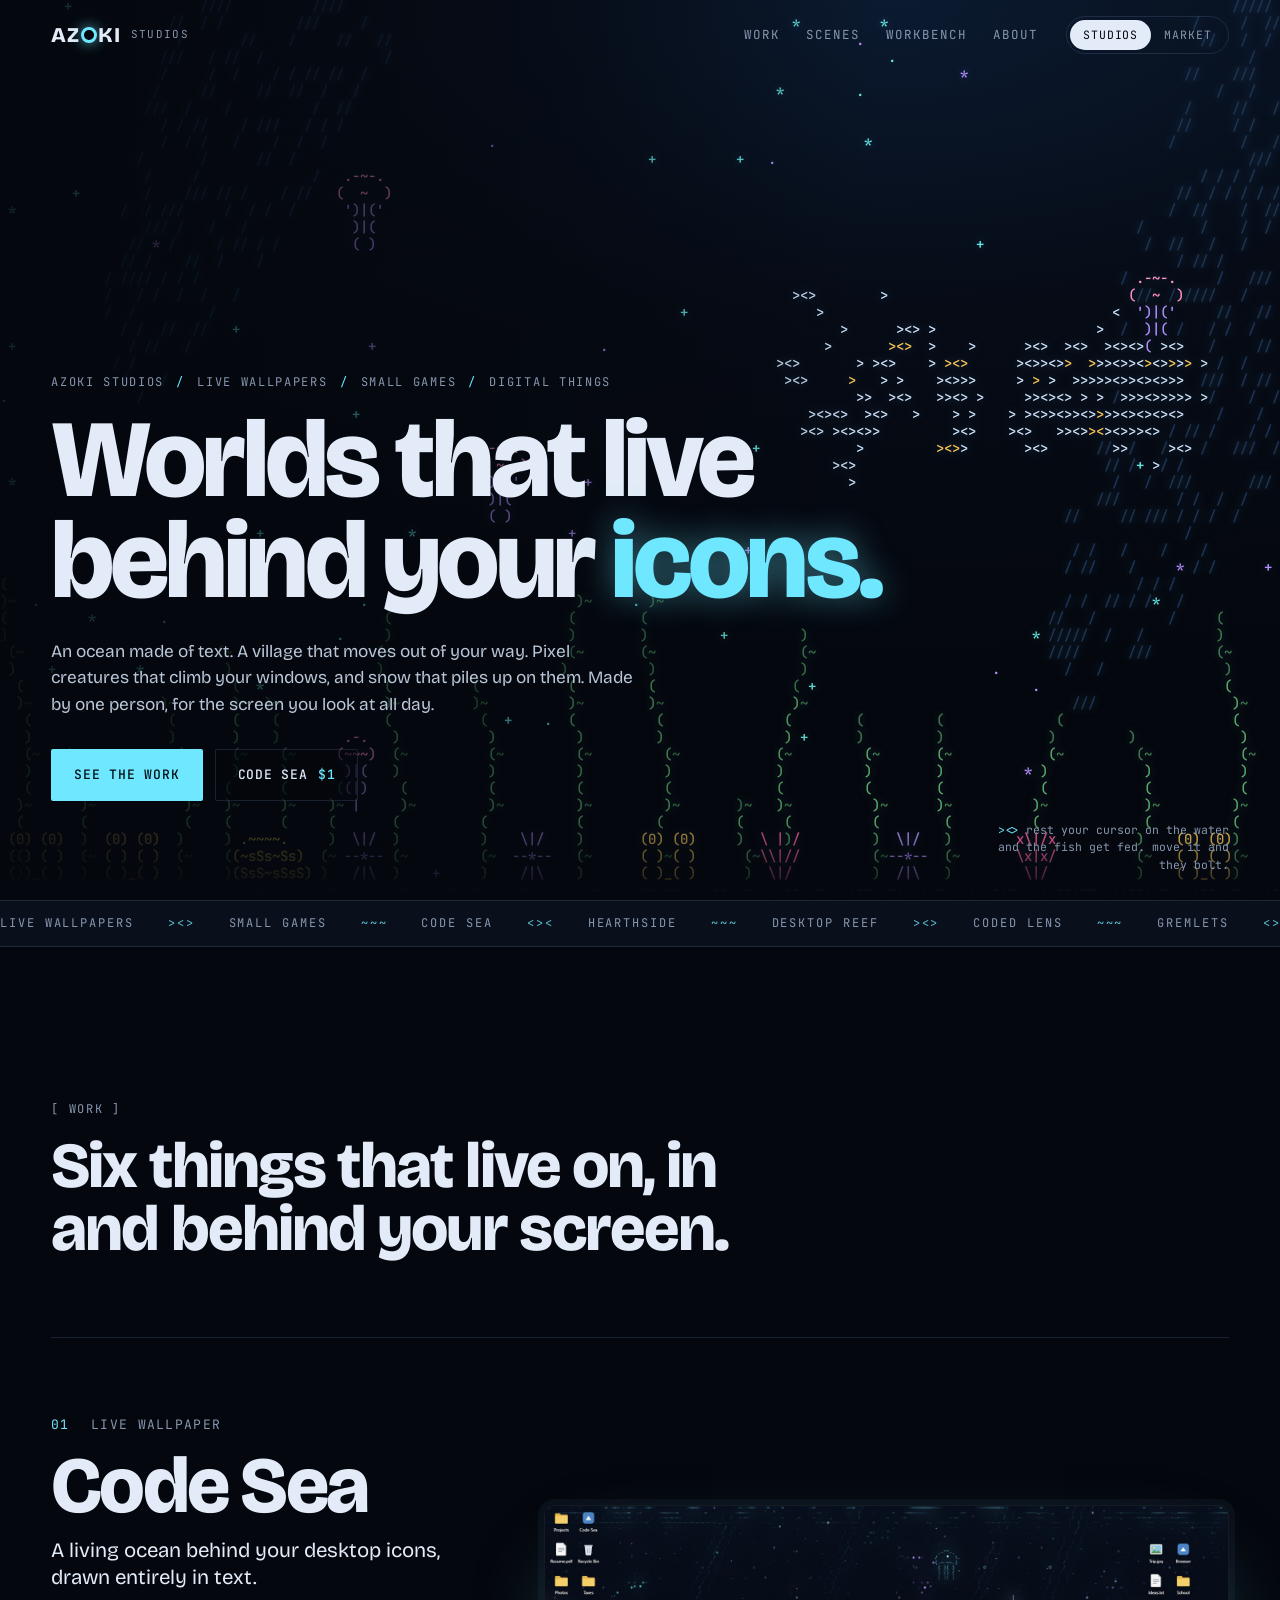
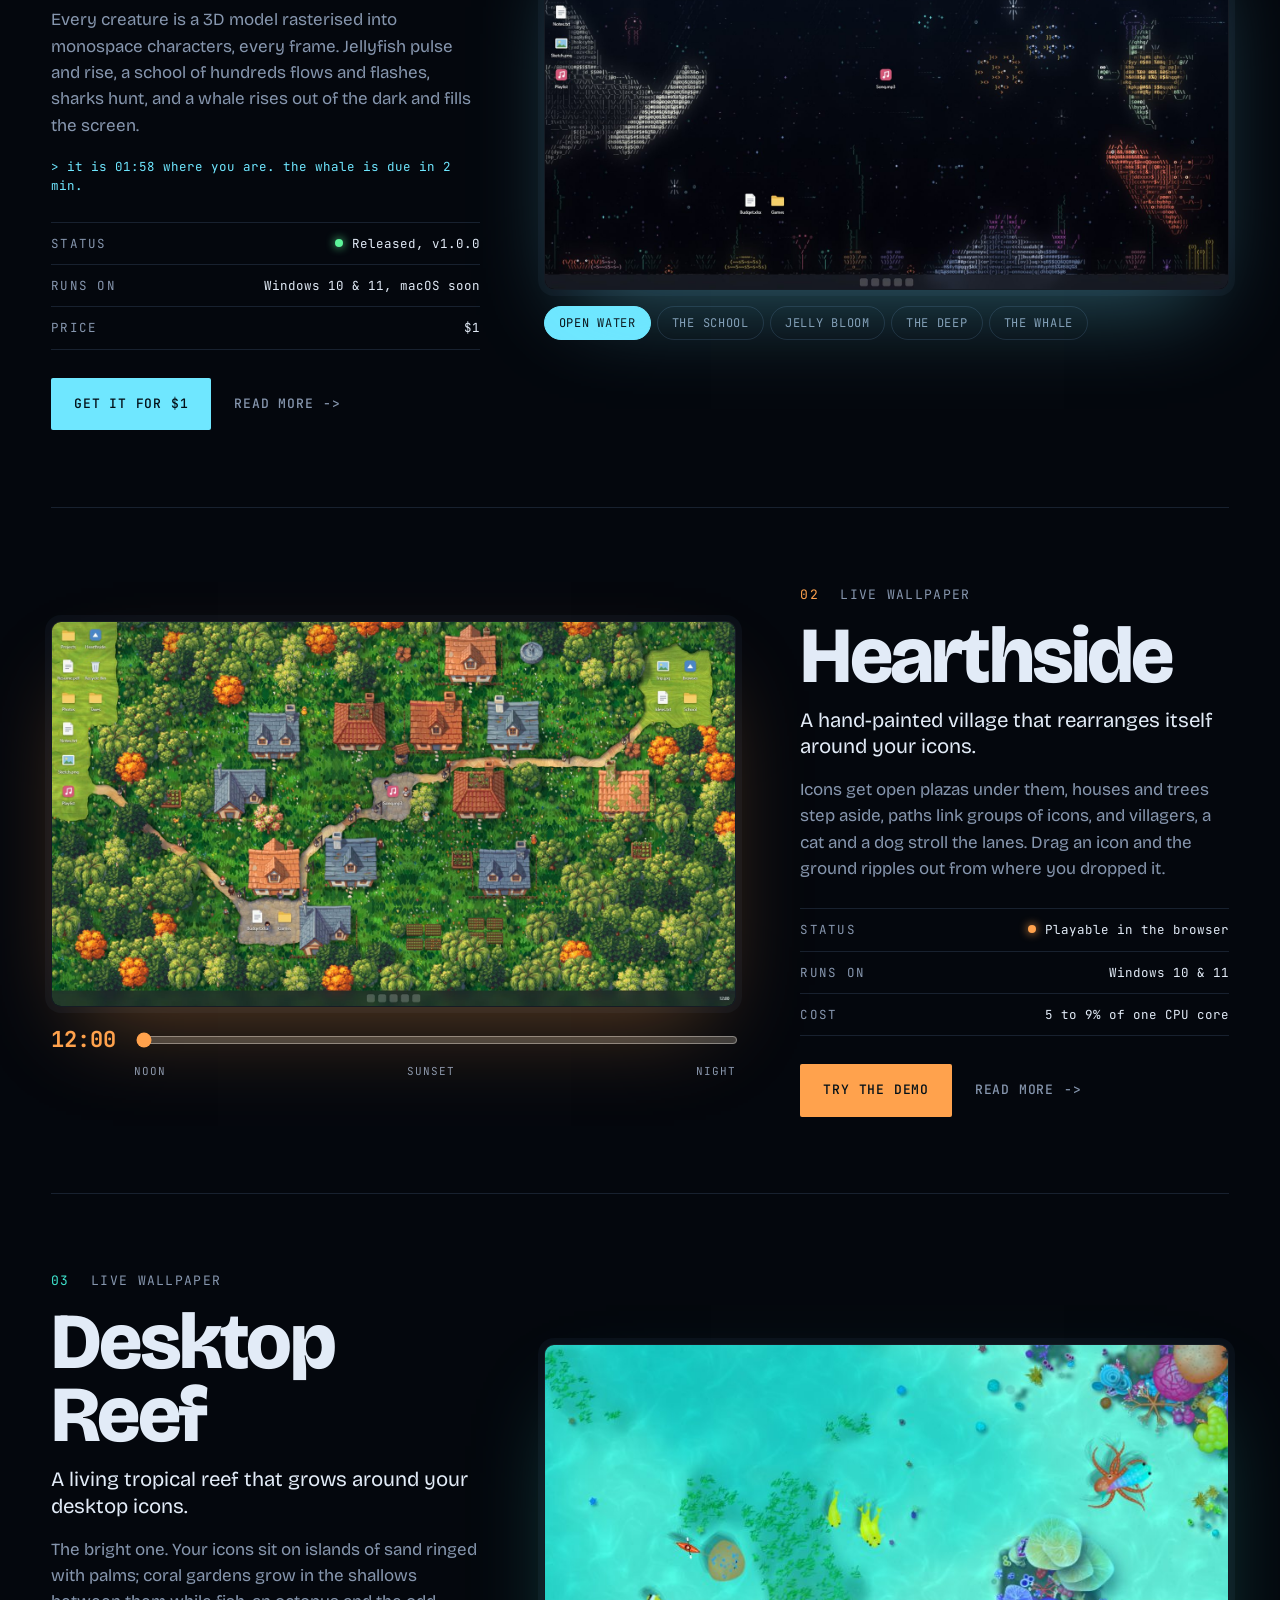
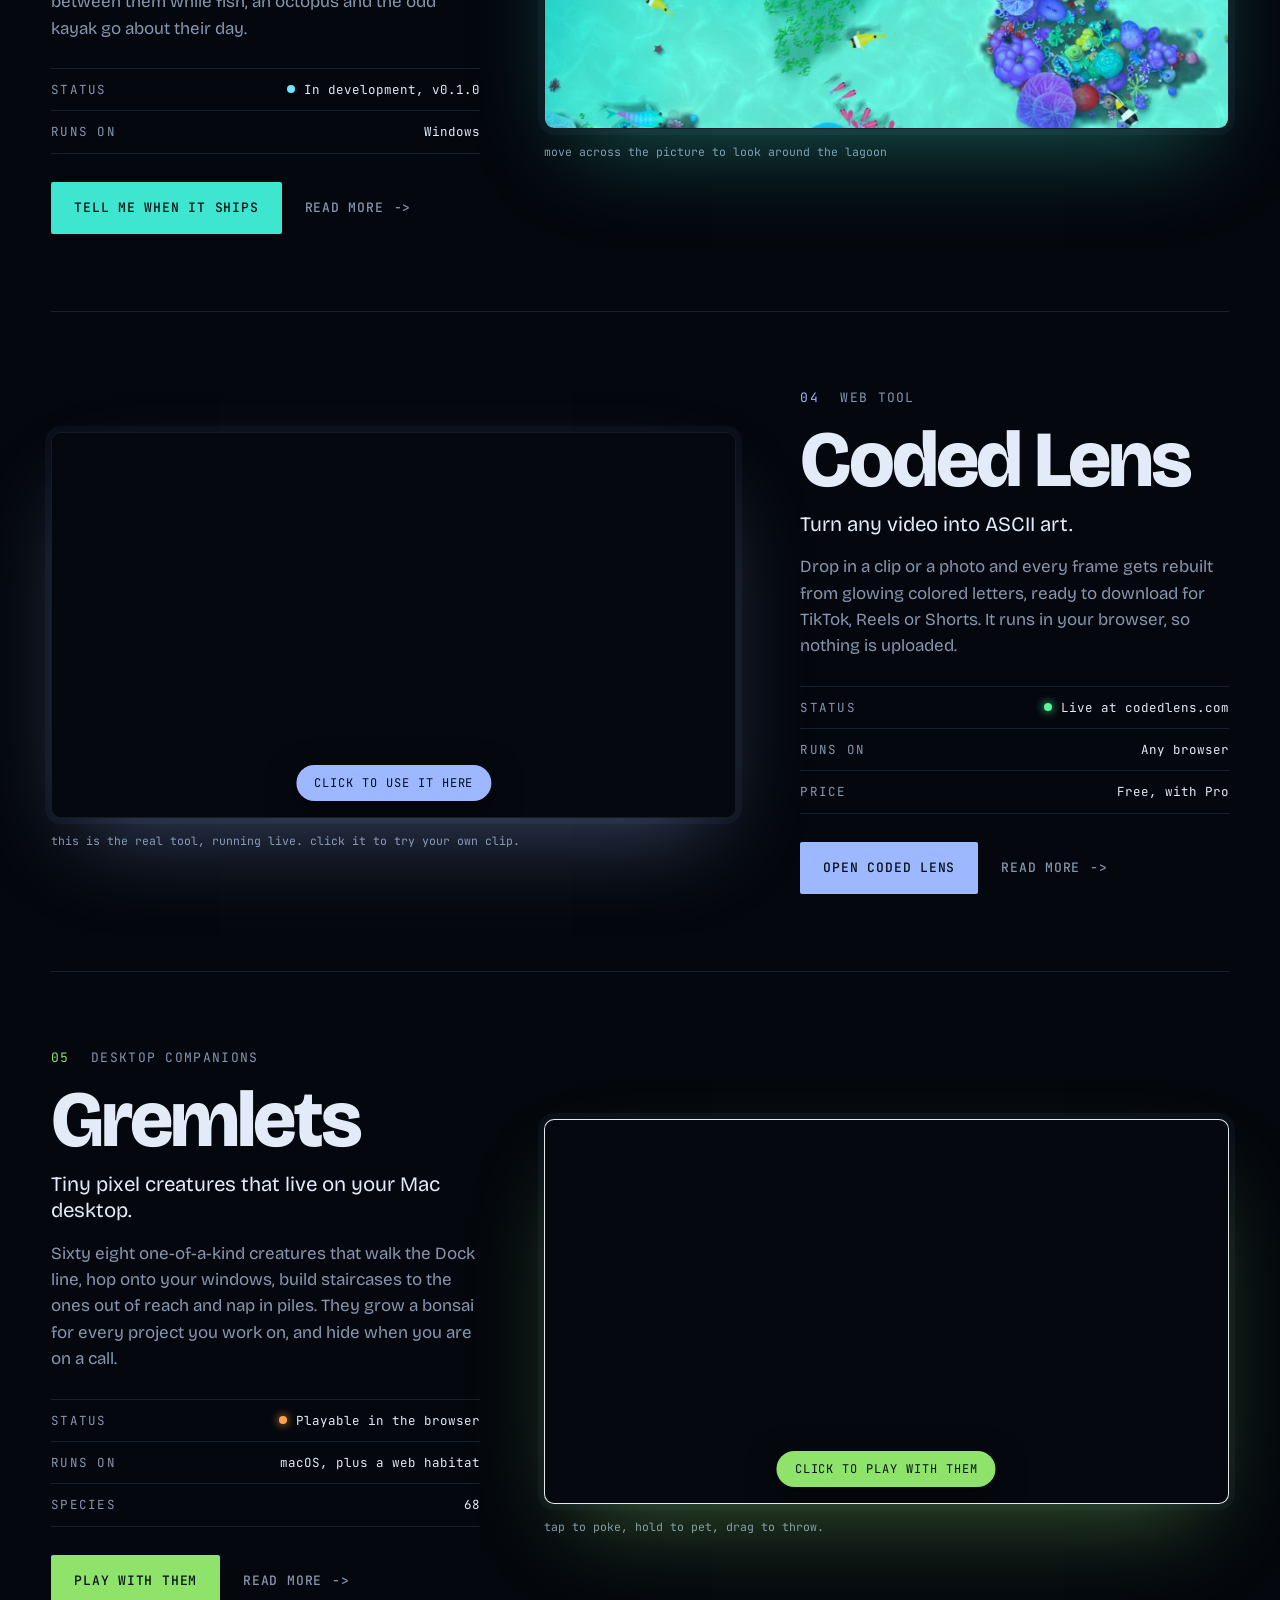
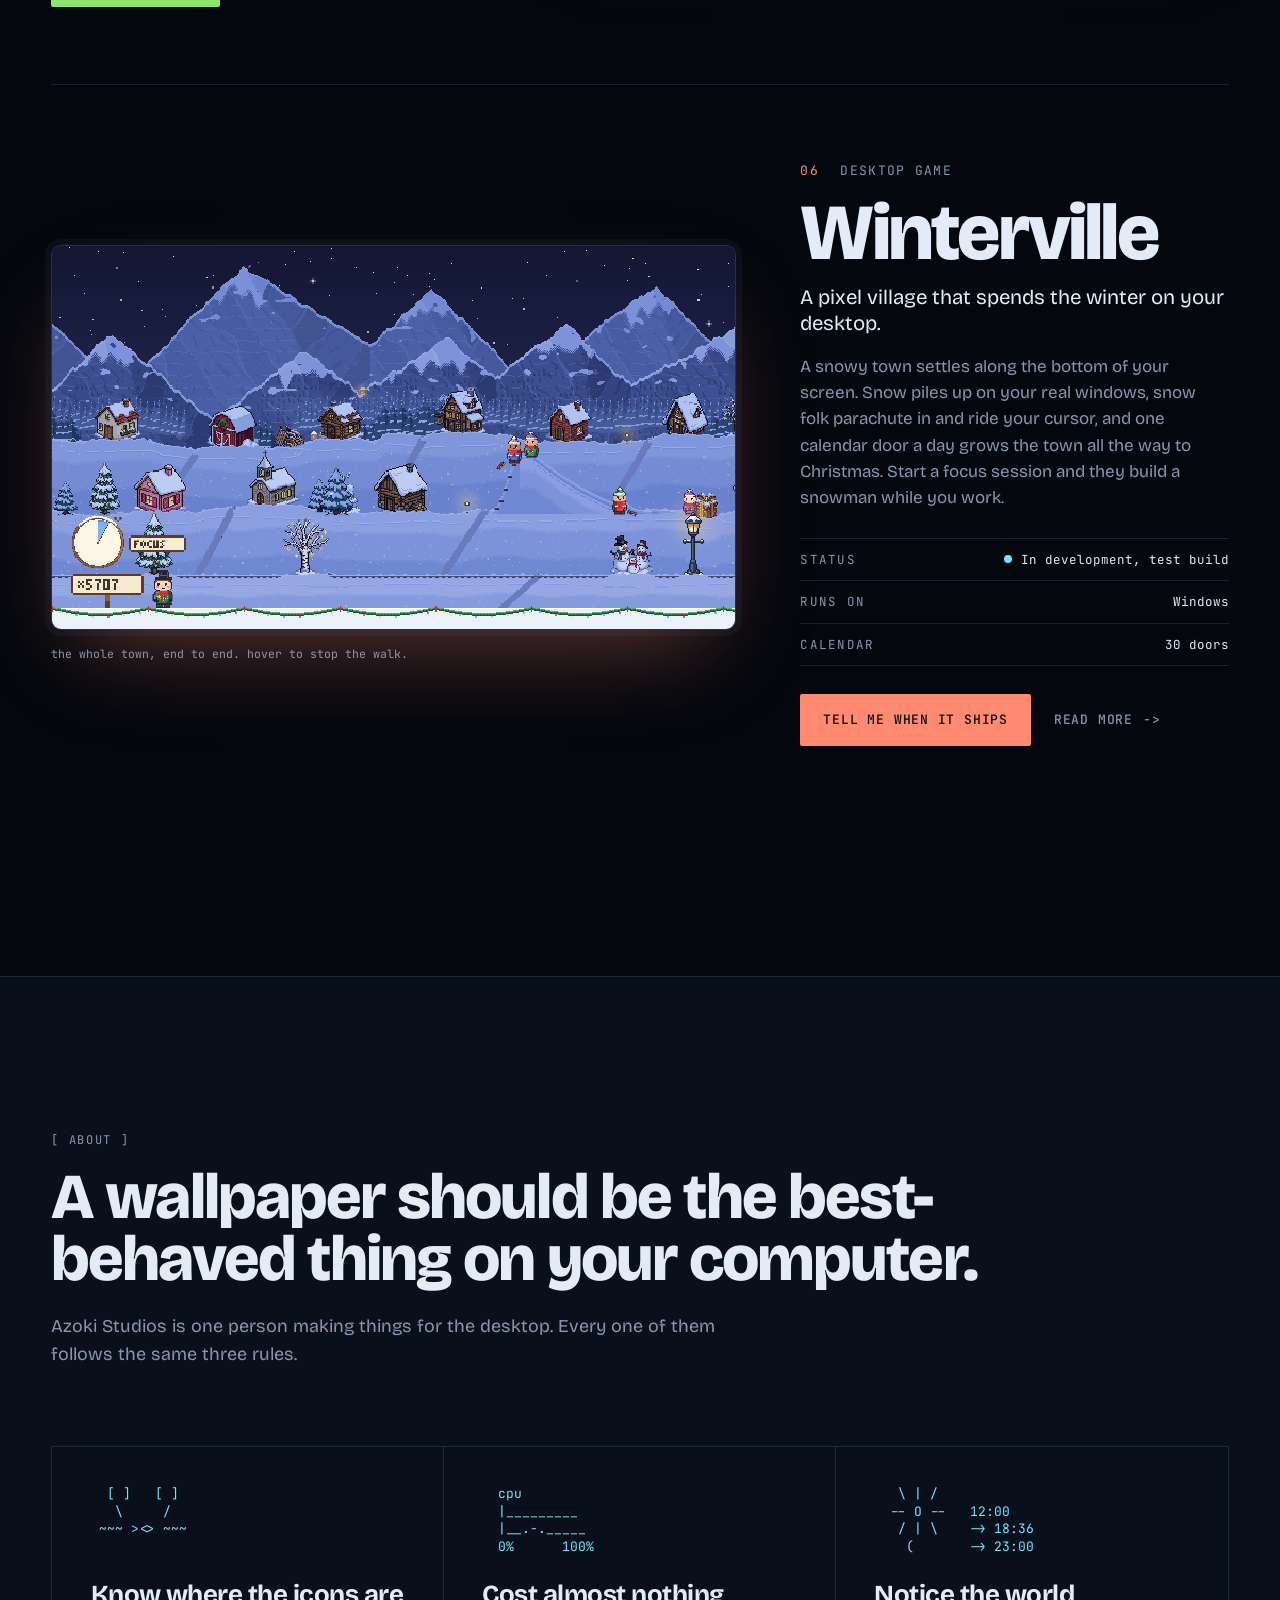
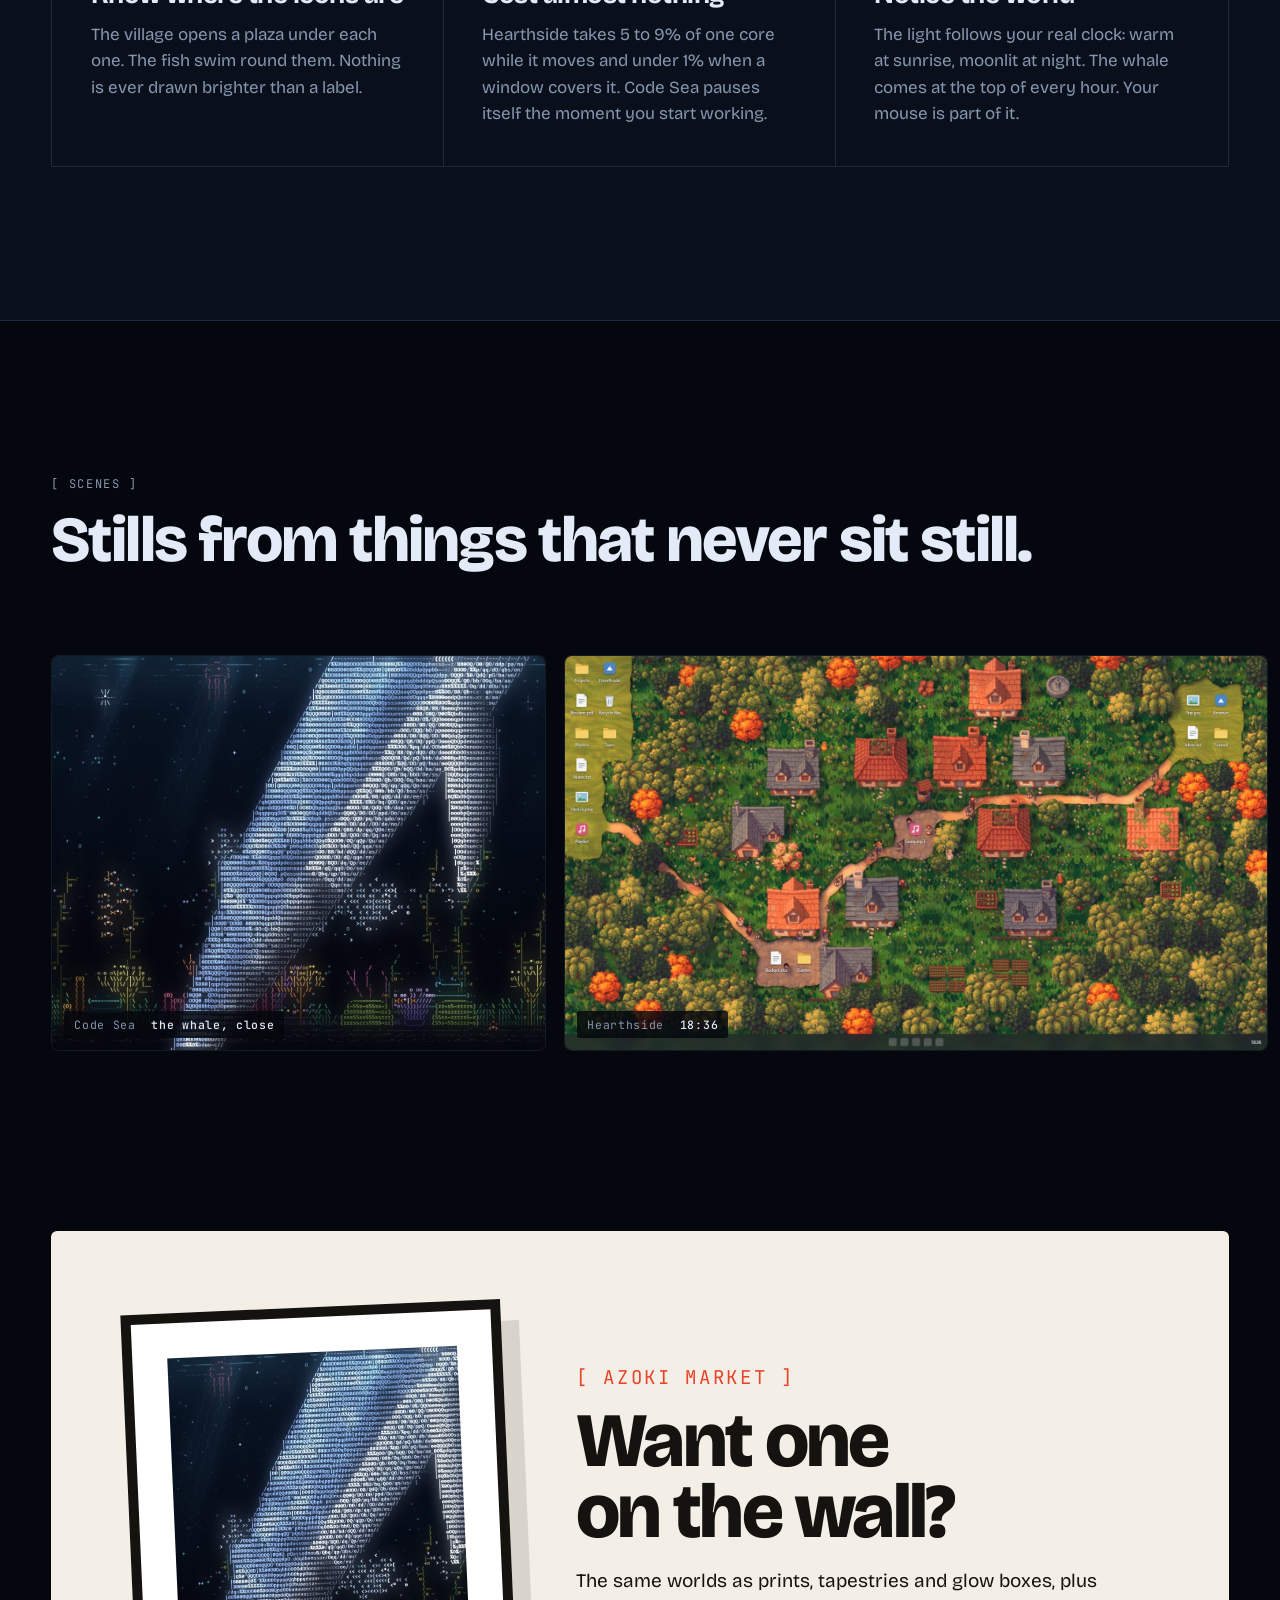
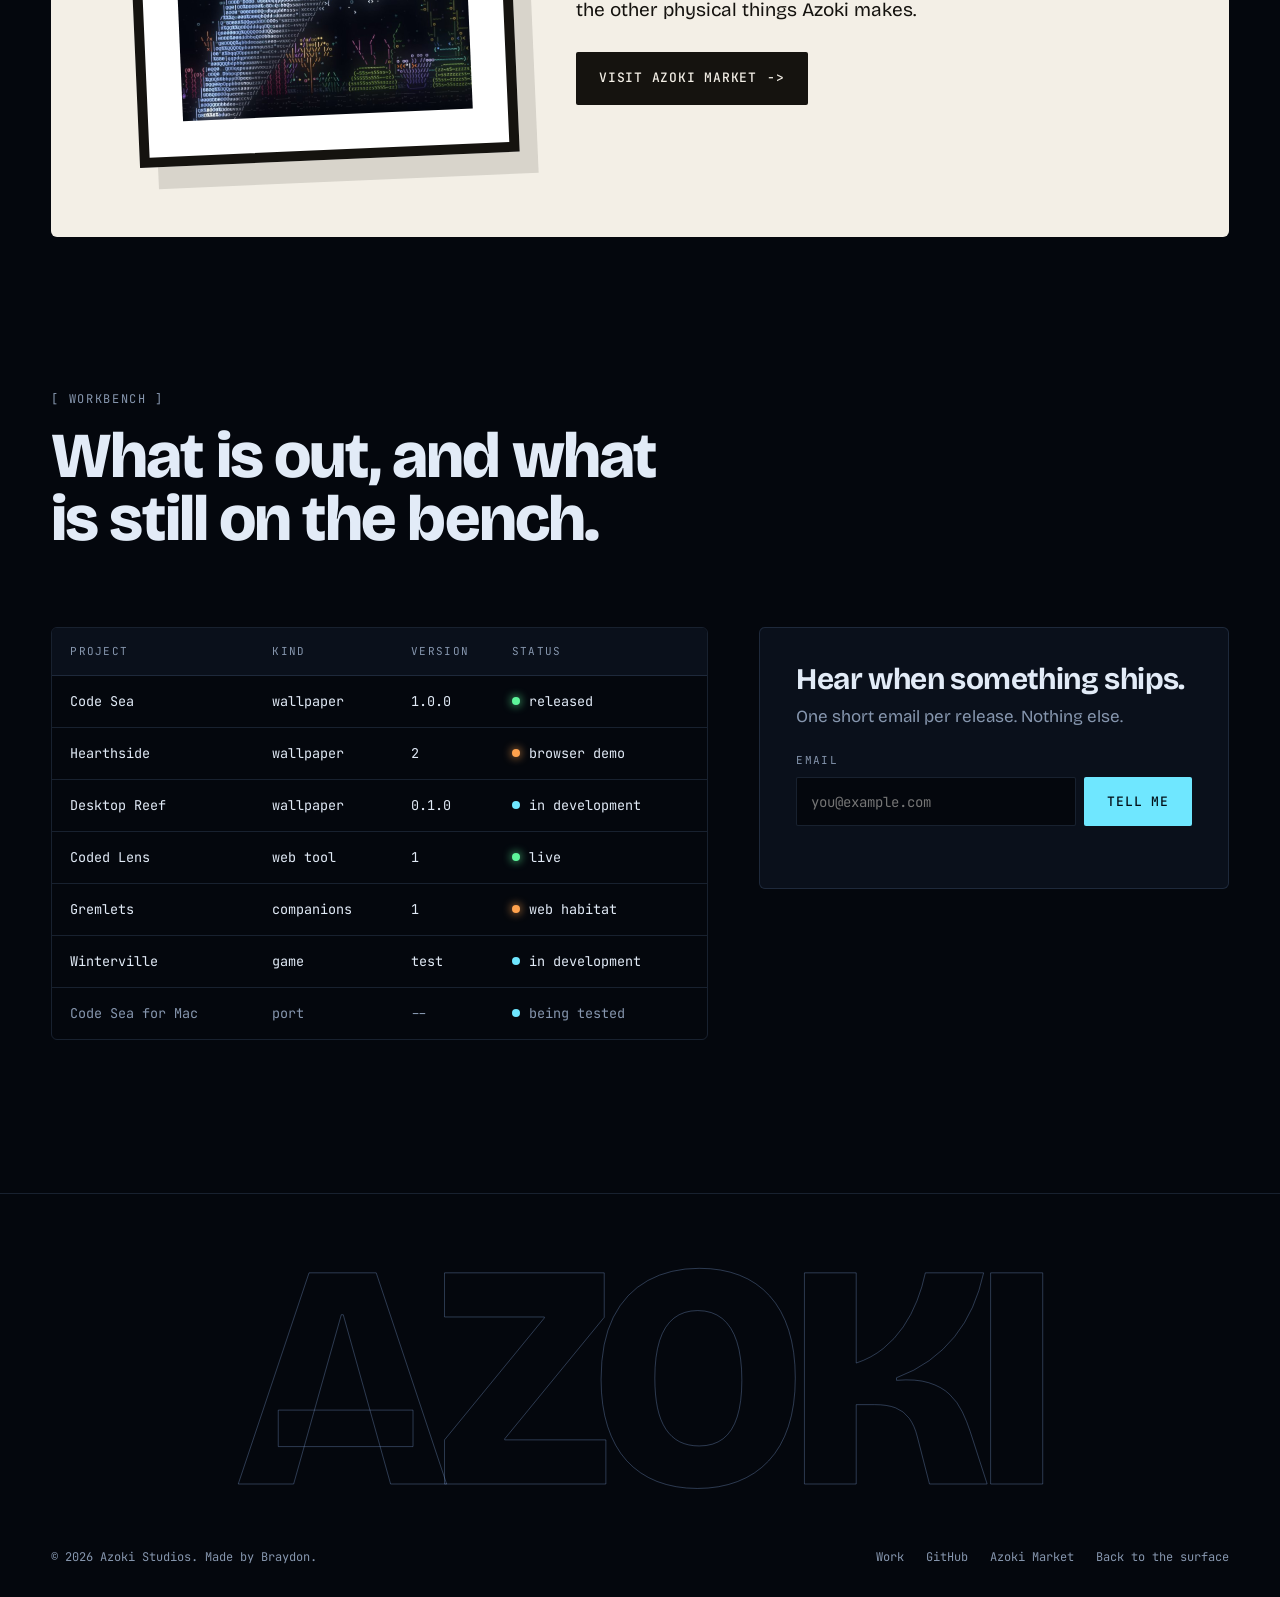
==== commit 051885cb: "Give each project its own page, share pictures, a 404 page and a sitemap - tools/build.js writes cod" ====
--- a/index.html
+++ b/index.html
@@ -4,10 +4,19 @@
 <meta charset="utf-8">
 <meta name="viewport" content="width=device-width, initial-scale=1">
 <title>Azoki Studios | Live wallpapers and small games</title>
-<meta name="description" content="Azoki Studios makes live wallpapers, small games and other digital things. Home of Code Sea, Hearthside, Desktop Reef, Coded Lens and Gremlets.">
-<meta property="og:title" content="Azoki Studios">
-<meta property="og:description" content="Worlds that live behind your icons. Live wallpapers, small games and other digital things.">
-<meta property="og:image" content="assets/codesea-cover-whale.jpg">
+<meta name="description" content="Azoki Studios makes live wallpapers, small games and other digital things. Home of Code Sea, Hearthside, Desktop Reef, Coded Lens, Gremlets and Winterville.">
+<link rel="canonical" href="https://azokistudios.com/">
+<meta property="og:type" content="website">
+<meta property="og:site_name" content="Azoki Studios">
+<meta property="og:url" content="https://azokistudios.com/">
+<meta property="og:title" content="Azoki Studios: worlds that live behind your icons">
+<meta property="og:description" content="Live wallpapers, small games and other digital things, made by one person for the screen you look at all day.">
+<meta property="og:image" content="https://azokistudios.com/assets/share-home.jpg">
+<meta property="og:image:width" content="1200">
+<meta property="og:image:height" content="630">
+<meta name="twitter:card" content="summary_large_image">
+<link rel="apple-touch-icon" href="assets/touch-icon.png">
+<script type="application/ld+json">{"@context":"https://schema.org","@type":"Organization","name":"Azoki Studios","url":"https://azokistudios.com/","logo":"https://azokistudios.com/assets/touch-icon.png","sameAs":["https://github.com/Braydon2622","https://braydon262.itch.io","https://azokimarket.com/"]}</script>
 <meta name="theme-color" content="#04070d">
 <link rel="icon" href="assets/favicon.svg" type="image/svg+xml">
 <link rel="preconnect" href="https://fonts.googleapis.com">
@@ -43,7 +52,7 @@
     <p class="hero-sub">An ocean made of text. A village that moves out of your way. Pixel creatures that climb your windows, and snow that piles up on them. Made by one person, for the screen you look at all day.</p>
     <div class="hero-cta">
       <a class="btn solid" href="#work">See the work</a>
-      <a class="btn ghost" href="work.html?id=codesea">Code Sea <span class="price">$1</span></a>
+      <a class="btn ghost" href="codesea/">Code Sea <span class="price">$1</span></a>
     </div>
   </div>
   <p class="hero-hint" aria-hidden="true"><span class="k">&gt;&lt;&gt;</span> rest your cursor on the water and the fish get fed. move it and they bolt.</p>
@@ -77,8 +86,8 @@
         <div><dt>Price</dt><dd>$1</dd></div>
       </dl>
       <div class="piece-cta">
-        <a class="btn solid" data-link="codeseaBuy" href="work.html?id=codesea">Get it for $1</a>
-        <a class="btn text" href="work.html?id=codesea">Read more <span aria-hidden="true">-&gt;</span></a>
+        <a class="btn solid" data-link="codeseaBuy" href="codesea/">Get it for $1</a>
+        <a class="btn text" href="codesea/">Read more <span aria-hidden="true">-&gt;</span></a>
       </div>
     </div>
     <div class="piece-show">
@@ -113,7 +122,7 @@
       </dl>
       <div class="piece-cta">
         <a class="btn solid" href="https://braydon2622.github.io/hearthside/" target="_blank" rel="noopener">Try the demo</a>
-        <a class="btn text" href="work.html?id=hearthside">Read more <span aria-hidden="true">-&gt;</span></a>
+        <a class="btn text" href="hearthside/">Read more <span aria-hidden="true">-&gt;</span></a>
       </div>
     </div>
     <div class="piece-show">
@@ -143,7 +152,7 @@
       </dl>
       <div class="piece-cta">
         <a class="btn solid" href="#bench">Tell me when it ships</a>
-        <a class="btn text" href="work.html?id=desktop-reef">Read more <span aria-hidden="true">-&gt;</span></a>
+        <a class="btn text" href="desktop-reef/">Read more <span aria-hidden="true">-&gt;</span></a>
       </div>
     </div>
     <div class="piece-show">
@@ -168,7 +177,7 @@
       </dl>
       <div class="piece-cta">
         <a class="btn solid" href="https://codedlens.com" target="_blank" rel="noopener">Open Coded Lens</a>
-        <a class="btn text" href="work.html?id=codedlens">Read more <span aria-hidden="true">-&gt;</span></a>
+        <a class="btn text" href="codedlens/">Read more <span aria-hidden="true">-&gt;</span></a>
       </div>
     </div>
     <div class="piece-show">
@@ -197,7 +206,7 @@
       </dl>
       <div class="piece-cta">
         <a class="btn solid" href="https://braydonhartai.com/gremlets/" target="_blank" rel="noopener">Play with them</a>
-        <a class="btn text" href="work.html?id=gremlets">Read more <span aria-hidden="true">-&gt;</span></a>
+        <a class="btn text" href="gremlets/">Read more <span aria-hidden="true">-&gt;</span></a>
       </div>
     </div>
     <div class="piece-show">
@@ -223,7 +232,7 @@
       </dl>
       <div class="piece-cta">
         <a class="btn solid" href="#bench">Tell me when it ships</a>
-        <a class="btn text" href="work.html?id=winterville">Read more <span aria-hidden="true">-&gt;</span></a>
+        <a class="btn text" href="winterville/">Read more <span aria-hidden="true">-&gt;</span></a>
       </div>
     </div>
     <div class="piece-show">
@@ -310,12 +319,12 @@
   <div class="bench-grid">
     <div class="board reveal" role="table" aria-label="Project status">
       <div class="row head" role="row"><span role="columnheader">project</span><span role="columnheader">kind</span><span role="columnheader">version</span><span role="columnheader">status</span></div>
-      <a class="row" role="row" href="work.html?id=codesea"><span role="cell">Code Sea</span><span role="cell">wallpaper</span><span role="cell">1.0.0</span><span role="cell"><i class="dot live"></i>released</span></a>
-      <a class="row" role="row" href="work.html?id=hearthside"><span role="cell">Hearthside</span><span role="cell">wallpaper</span><span role="cell">2</span><span role="cell"><i class="dot demo"></i>browser demo</span></a>
-      <a class="row" role="row" href="work.html?id=desktop-reef"><span role="cell">Desktop Reef</span><span role="cell">wallpaper</span><span role="cell">0.1.0</span><span role="cell"><i class="dot wip"></i>in development</span></a>
-      <a class="row" role="row" href="work.html?id=codedlens"><span role="cell">Coded Lens</span><span role="cell">web tool</span><span role="cell">1</span><span role="cell"><i class="dot live"></i>live</span></a>
-      <a class="row" role="row" href="work.html?id=gremlets"><span role="cell">Gremlets</span><span role="cell">companions</span><span role="cell">1</span><span role="cell"><i class="dot demo"></i>web habitat</span></a>
-      <a class="row" role="row" href="work.html?id=winterville"><span role="cell">Winterville</span><span role="cell">game</span><span role="cell">test</span><span role="cell"><i class="dot wip"></i>in development</span></a>
+      <a class="row" role="row" href="codesea/"><span role="cell">Code Sea</span><span role="cell">wallpaper</span><span role="cell">1.0.0</span><span role="cell"><i class="dot live"></i>released</span></a>
+      <a class="row" role="row" href="hearthside/"><span role="cell">Hearthside</span><span role="cell">wallpaper</span><span role="cell">2</span><span role="cell"><i class="dot demo"></i>browser demo</span></a>
+      <a class="row" role="row" href="desktop-reef/"><span role="cell">Desktop Reef</span><span role="cell">wallpaper</span><span role="cell">0.1.0</span><span role="cell"><i class="dot wip"></i>in development</span></a>
+      <a class="row" role="row" href="codedlens/"><span role="cell">Coded Lens</span><span role="cell">web tool</span><span role="cell">1</span><span role="cell"><i class="dot live"></i>live</span></a>
+      <a class="row" role="row" href="gremlets/"><span role="cell">Gremlets</span><span role="cell">companions</span><span role="cell">1</span><span role="cell"><i class="dot demo"></i>web habitat</span></a>
+      <a class="row" role="row" href="winterville/"><span role="cell">Winterville</span><span role="cell">game</span><span role="cell">test</span><span role="cell"><i class="dot wip"></i>in development</span></a>
       <div class="row dim" role="row"><span role="cell">Code Sea for Mac</span><span role="cell">port</span><span role="cell">--</span><span role="cell"><i class="dot wip"></i>being tested</span></div>
     </div>
     <form class="signup reveal" name="studio-news" method="POST" data-netlify="true" netlify-honeypot="bot-field">
--- a/css/studios.css
+++ b/css/studios.css
@@ -213,8 +213,8 @@
 .wk-bar .push { margin-left: auto; display: flex; gap: 10px; flex-wrap: wrap; }
 .wk-lead { display: grid; grid-template-columns: minmax(0, 7fr) minmax(0, 5fr); gap: clamp(28px, 5vw, 90px); padding-block: clamp(60px, 8vw, 120px); }
 .wk-lead .big { font-size: clamp(22px, 2.5vw, 36px); line-height: 1.25; letter-spacing: -.015em; }
-.stats { display: grid; gap: 0; border-top: 1px solid var(--line); align-self: start; }
-.stats div { display: grid; grid-template-columns: 7.2ch 1fr; gap: 20px; padding: 16px 0; border-bottom: 1px solid var(--line); align-items: baseline; }
+.stats { display: grid; grid-template-columns: minmax(6ch, max-content) 1fr; gap: 0 22px; border-top: 1px solid var(--line); align-self: start; }
+.stats div { display: grid; grid-column: 1 / -1; grid-template-columns: subgrid; padding: 16px 0; border-bottom: 1px solid var(--line); align-items: baseline; }
 .stats b { font-size: 30px; letter-spacing: -.02em; color: var(--accent); white-space: nowrap; }
 .stats span { color: var(--mute); font-size: 15px; }
 .wk-group { padding-block: clamp(40px, 6vw, 90px); border-top: 1px solid var(--line); display: grid; grid-template-columns: minmax(0, 4fr) minmax(0, 8fr); gap: clamp(24px, 5vw, 80px); }
@@ -228,13 +228,20 @@
 .wk-gallery { display: grid; grid-template-columns: repeat(2, minmax(0, 1fr)); gap: 16px; padding-top: 0; }
 .wk-gallery .shot { height: auto; aspect-ratio: 16 / 10; width: 100%; }
 .wk-gallery .shot:first-child { grid-column: 1 / -1; aspect-ratio: 16 / 8; }
+.wk-gallery[hidden] { display: none; }
+.wk-gallery[hidden] + .wk-notes { padding-top: 0; }
+.wk-motion { display: grid; grid-template-columns: repeat(2, minmax(0, 1fr)); gap: 16px; }
+.wk-motion figure { margin: 0; }
+.wk-motion img { display: block; width: 100%; height: auto; border: 1px solid var(--line); border-radius: 8px; background: #000; }
+.wk-motion figcaption { font-family: var(--mono); font-size: 11.5px; letter-spacing: .06em; color: var(--mute); margin-top: 10px; }
+@media (max-width: 700px) { .wk-motion { grid-template-columns: 1fr; } .foot-row nav { gap: 4px 22px; } .foot-row a { display: inline-block; padding: 10px 0; } }
 .wk-notes { font-family: var(--mono); font-size: 13px; color: var(--mute); max-width: 80ch; padding-block: 30px 0; }
 .wk-notes p + p { margin-top: 10px; }
 .wk-next { display: block; text-decoration: none; padding: clamp(50px, 8vw, 110px) var(--pad); border-top: 1px solid var(--line); transition: background .3s; }
 .wk-next:hover { background: var(--bg2); }
 .wk-next span { font-family: var(--mono); font-size: 12px; color: var(--mute); text-transform: uppercase; letter-spacing: .14em; }
 .wk-next b { display: block; font-size: clamp(48px, 10vw, 160px); line-height: .9; letter-spacing: -.04em; }
-.wk-wrap section { padding-inline: var(--pad); padding-block: 0; }
+.wk-wrap section { padding-inline: var(--pad); }
 
 /* ---------- small screens ---------- */
 @media (max-width: 900px) {
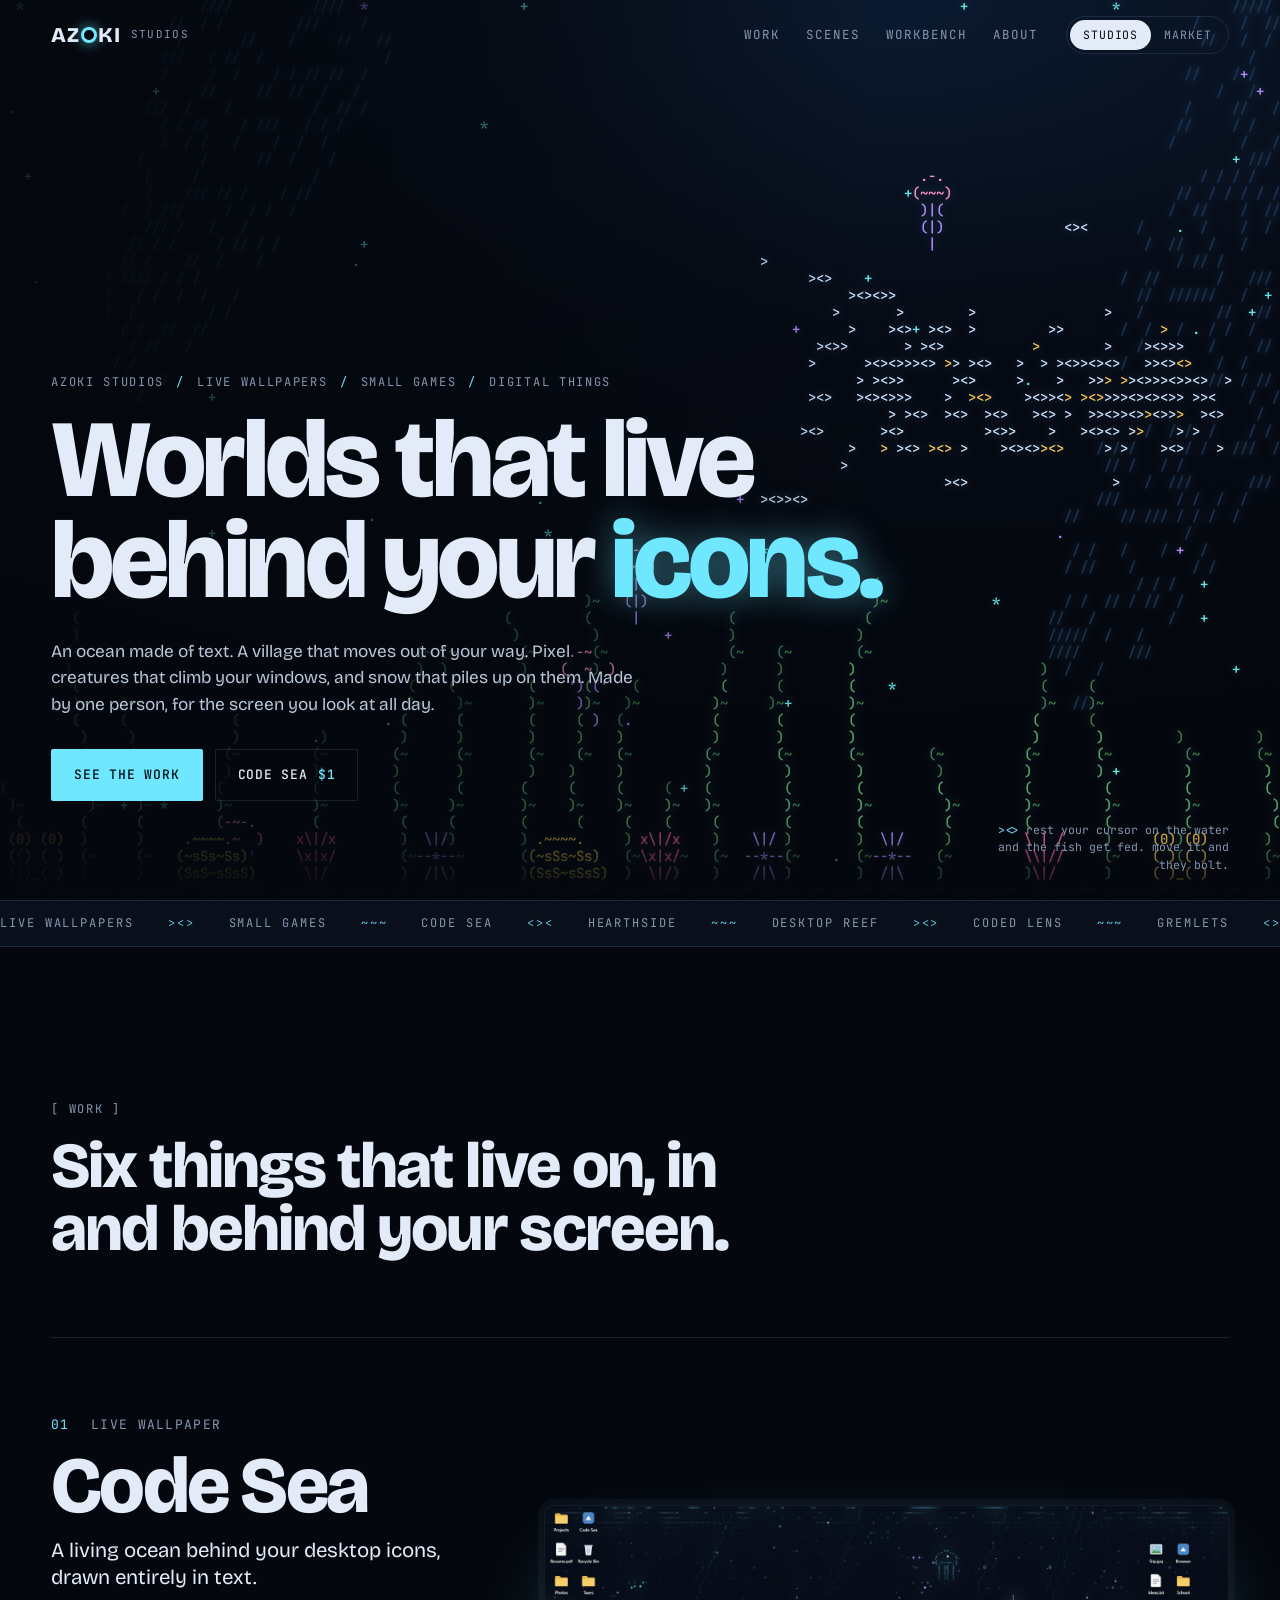
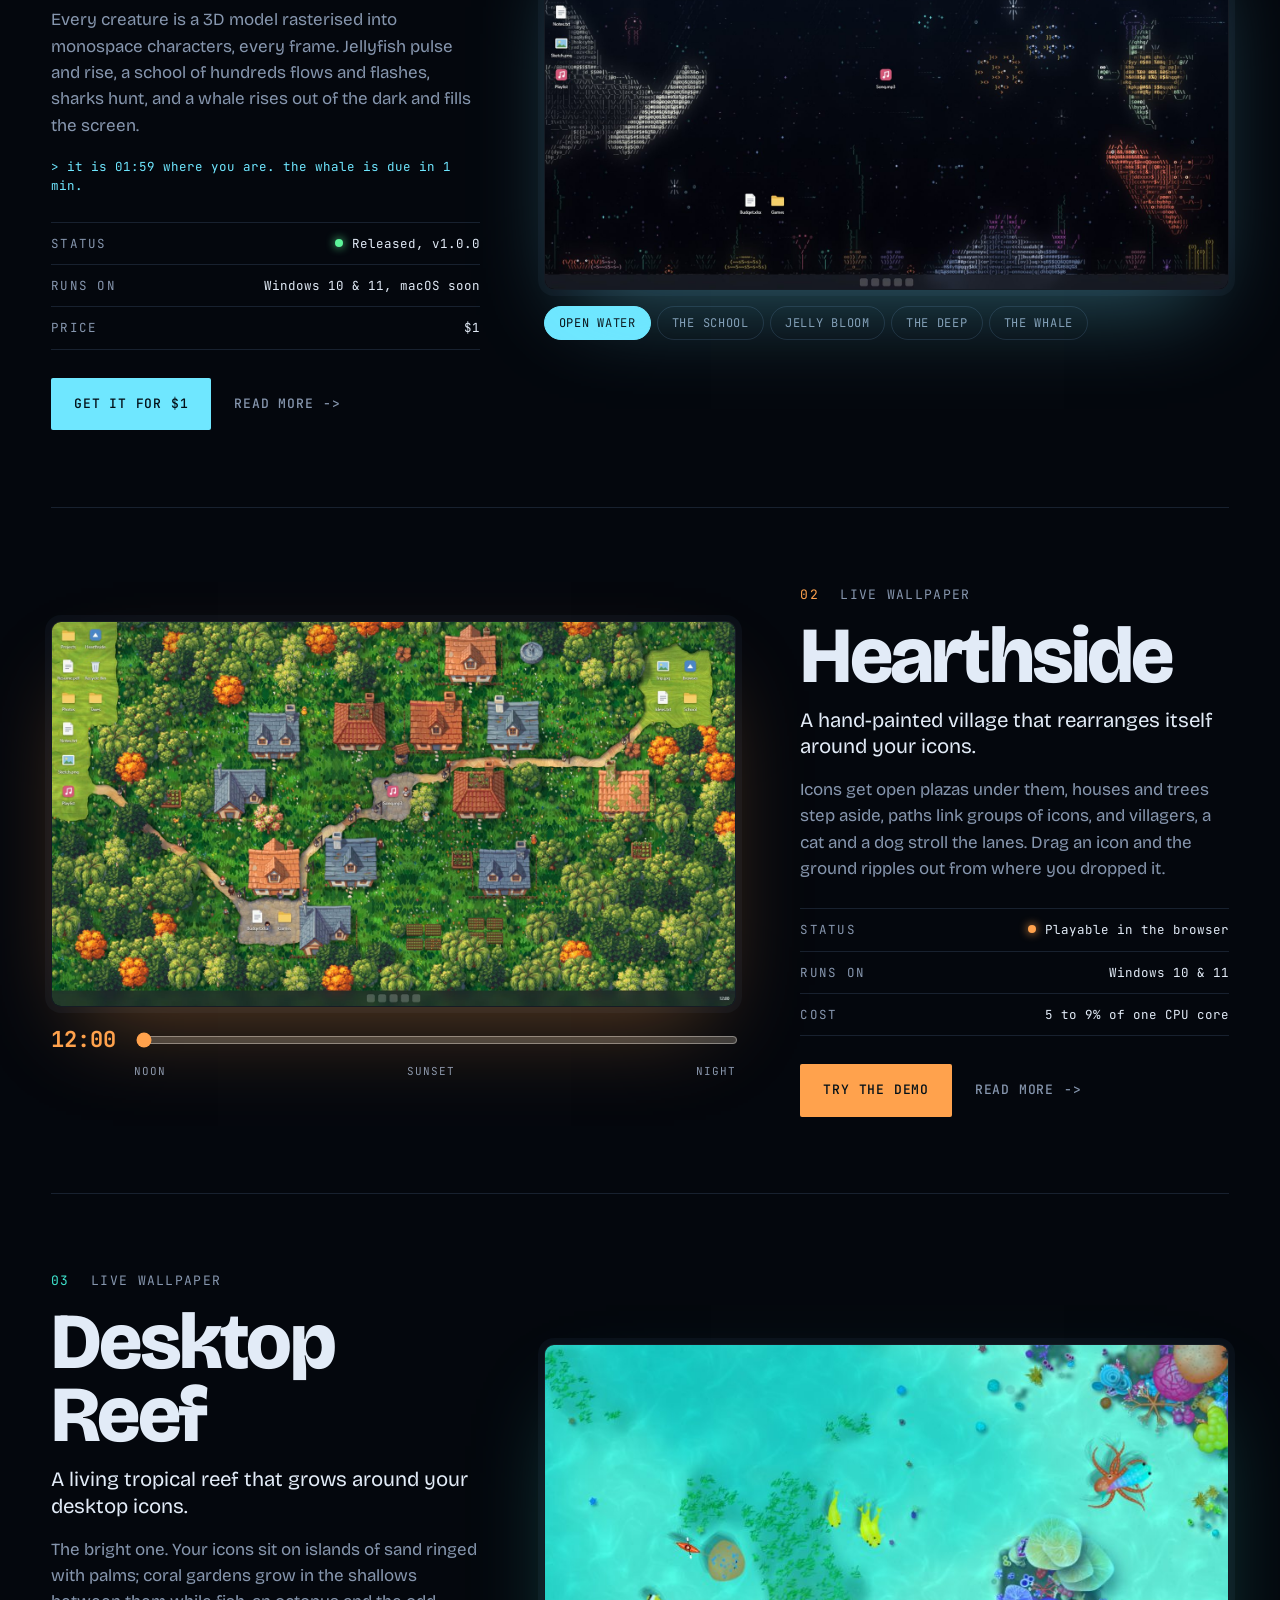
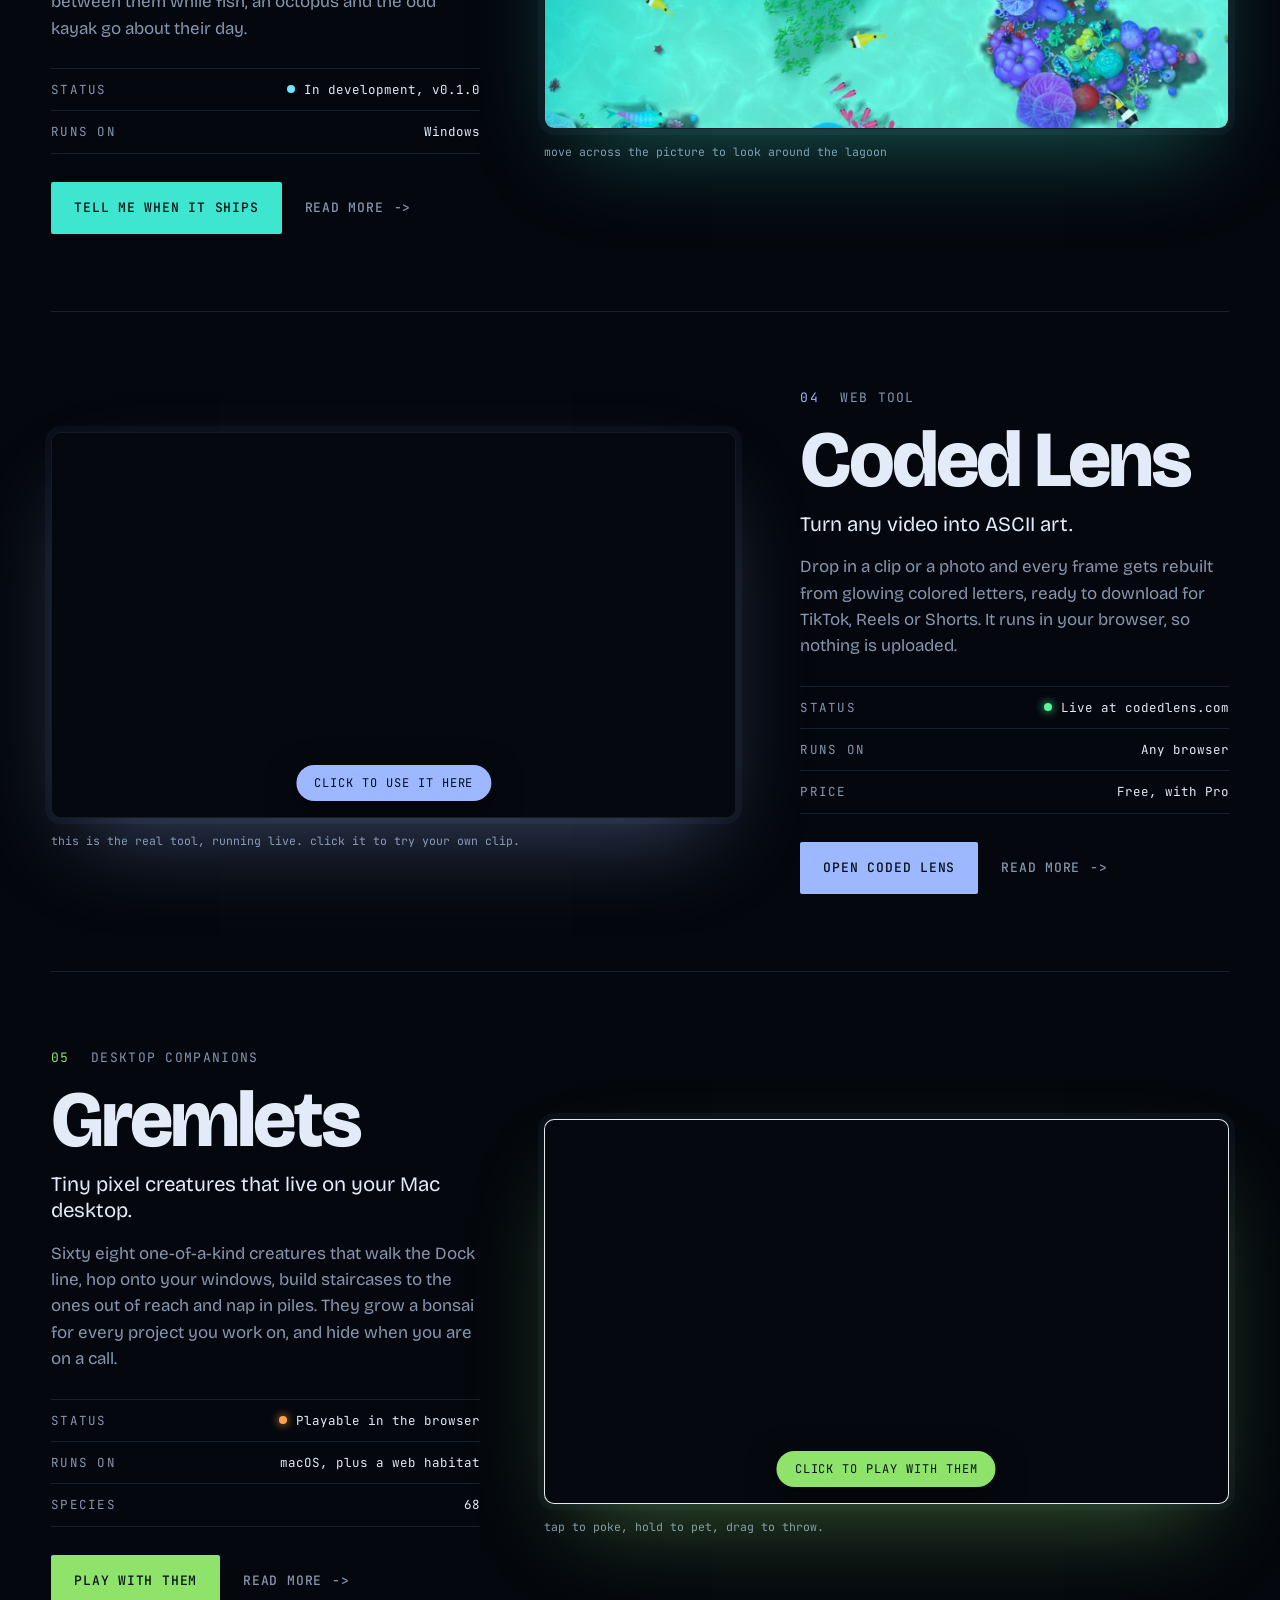
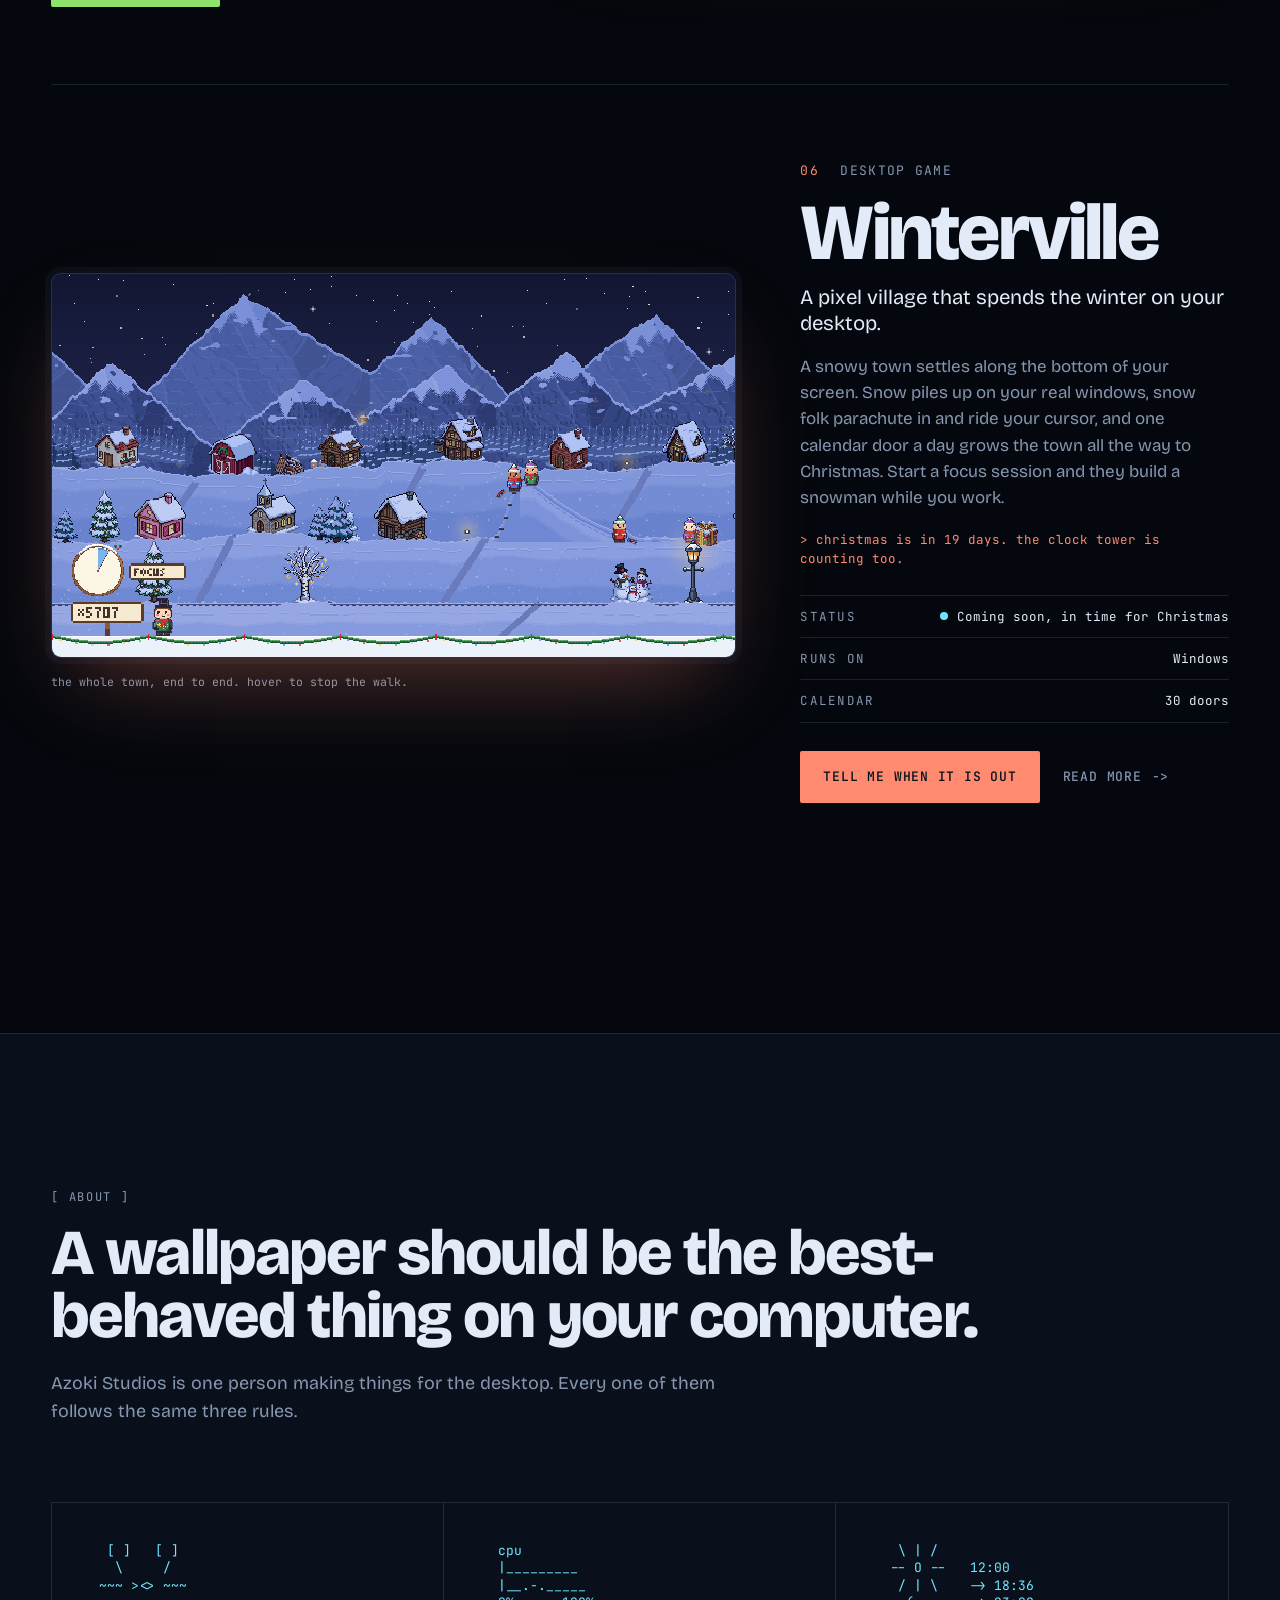
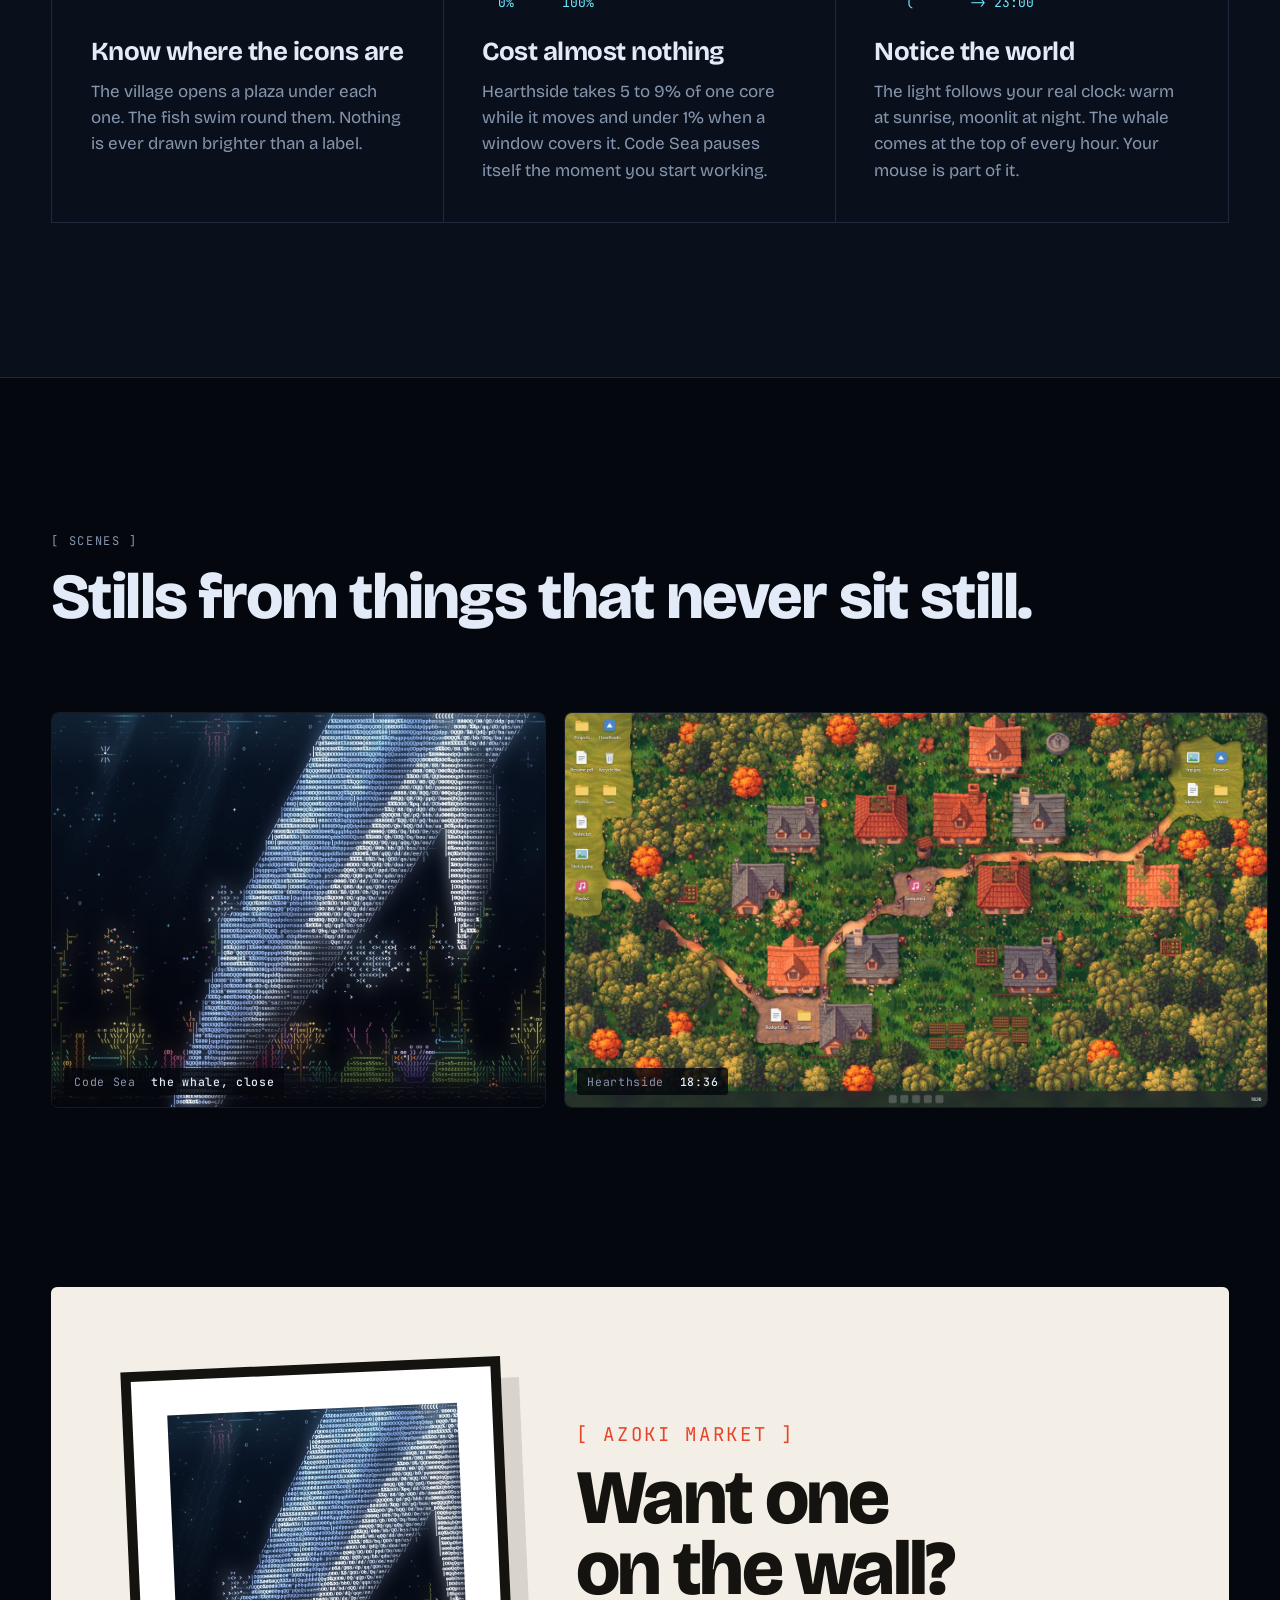
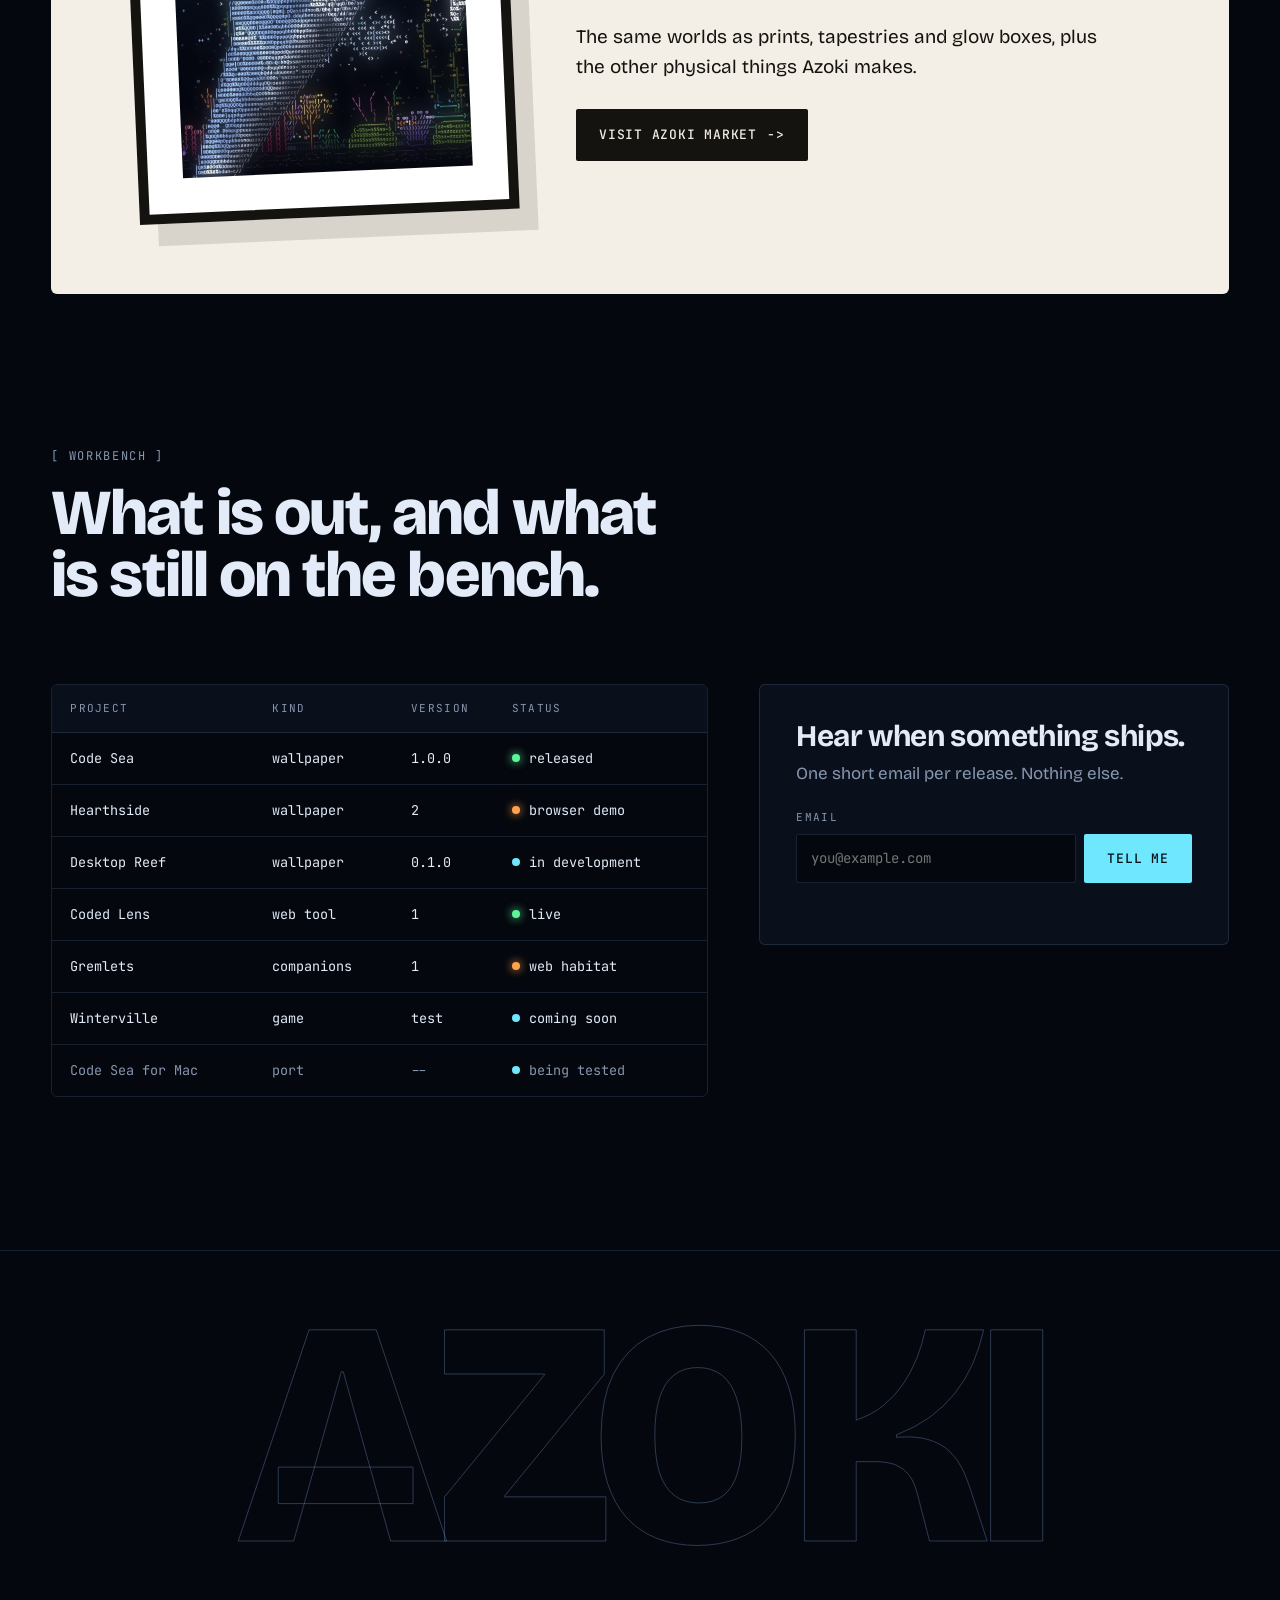
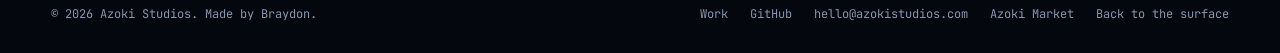
==== commit c1a39407: "Winterville is coming soon; sign-ups go to the inbox; add a contact address - Winterville: coming so" ====
--- a/index.html
+++ b/index.html
@@ -225,13 +225,14 @@
       <h3>Winterville</h3>
       <p class="piece-tag">A pixel village that spends the winter on your desktop.</p>
       <p class="piece-body">A snowy town settles along the bottom of your screen. Snow piles up on your real windows, snow folk parachute in and ride your cursor, and one calendar door a day grows the town all the way to Christmas. Start a focus session and they build a snowman while you work.</p>
-      <dl class="meta">
-        <div><dt>Status</dt><dd><span class="dot wip"></span>In development, test build</dd></div>
+      <p class="whale-clock" id="xmasClock" aria-live="off"></p>
+      <dl class="meta">
+        <div><dt>Status</dt><dd><span class="dot wip"></span>Coming soon, in time for Christmas</dd></div>
         <div><dt>Runs on</dt><dd>Windows</dd></div>
         <div><dt>Calendar</dt><dd>30 doors</dd></div>
       </dl>
       <div class="piece-cta">
-        <a class="btn solid" href="#bench">Tell me when it ships</a>
+        <a class="btn solid" data-link="wintervilleBuy" data-live-label="Get it on itch.io" href="#bench">Tell me when it is out</a>
         <a class="btn text" href="winterville/">Read more <span aria-hidden="true">-&gt;</span></a>
       </div>
     </div>
@@ -324,12 +325,11 @@
       <a class="row" role="row" href="desktop-reef/"><span role="cell">Desktop Reef</span><span role="cell">wallpaper</span><span role="cell">0.1.0</span><span role="cell"><i class="dot wip"></i>in development</span></a>
       <a class="row" role="row" href="codedlens/"><span role="cell">Coded Lens</span><span role="cell">web tool</span><span role="cell">1</span><span role="cell"><i class="dot live"></i>live</span></a>
       <a class="row" role="row" href="gremlets/"><span role="cell">Gremlets</span><span role="cell">companions</span><span role="cell">1</span><span role="cell"><i class="dot demo"></i>web habitat</span></a>
-      <a class="row" role="row" href="winterville/"><span role="cell">Winterville</span><span role="cell">game</span><span role="cell">test</span><span role="cell"><i class="dot wip"></i>in development</span></a>
+      <a class="row" role="row" href="winterville/"><span role="cell">Winterville</span><span role="cell">game</span><span role="cell">test</span><span role="cell"><i class="dot wip"></i>coming soon</span></a>
       <div class="row dim" role="row"><span role="cell">Code Sea for Mac</span><span role="cell">port</span><span role="cell">--</span><span role="cell"><i class="dot wip"></i>being tested</span></div>
     </div>
-    <form class="signup reveal" name="studio-news" method="POST" data-netlify="true" netlify-honeypot="bot-field">
-      <input type="hidden" name="form-name" value="studio-news">
-      <p hidden><label>Leave this empty <input name="bot-field"></label></p>
+    <form class="signup reveal" name="studio-news">
+      <p hidden><label>Leave this empty <input name="_honey" tabindex="-1" autocomplete="off"></label></p>
       <h3>Hear when something ships.</h3>
       <p>One short email per release. Nothing else.</p>
       <div class="field">
@@ -350,6 +350,7 @@
     <nav aria-label="Footer">
       <a href="#work">Work</a>
       <a href="https://github.com/Braydon2622" target="_blank" rel="noopener">GitHub</a>
+      <a href="mailto:hello@azokistudios.com">hello@azokistudios.com</a>
       <a data-sibling="market" href="https://azokimarket.com">Azoki Market</a>
       <a href="#top">Back to the surface</a>
     </nav>
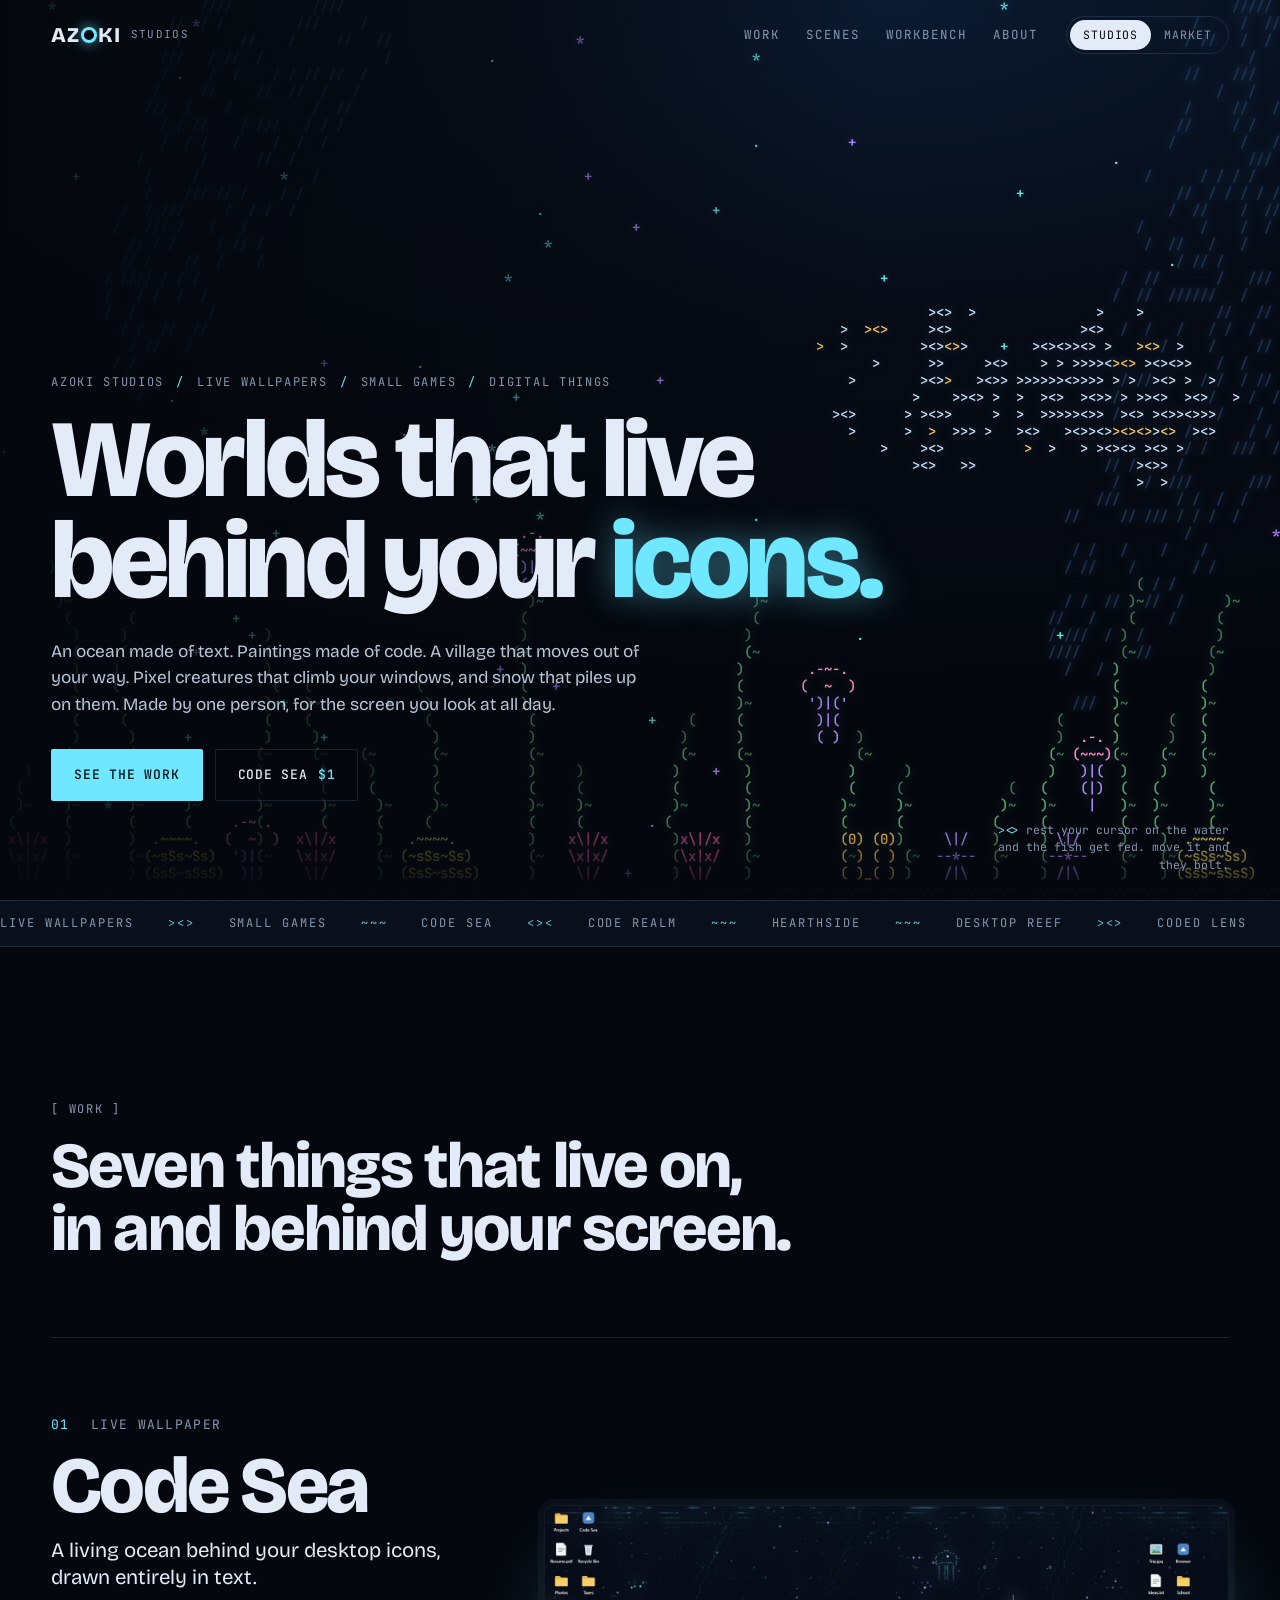
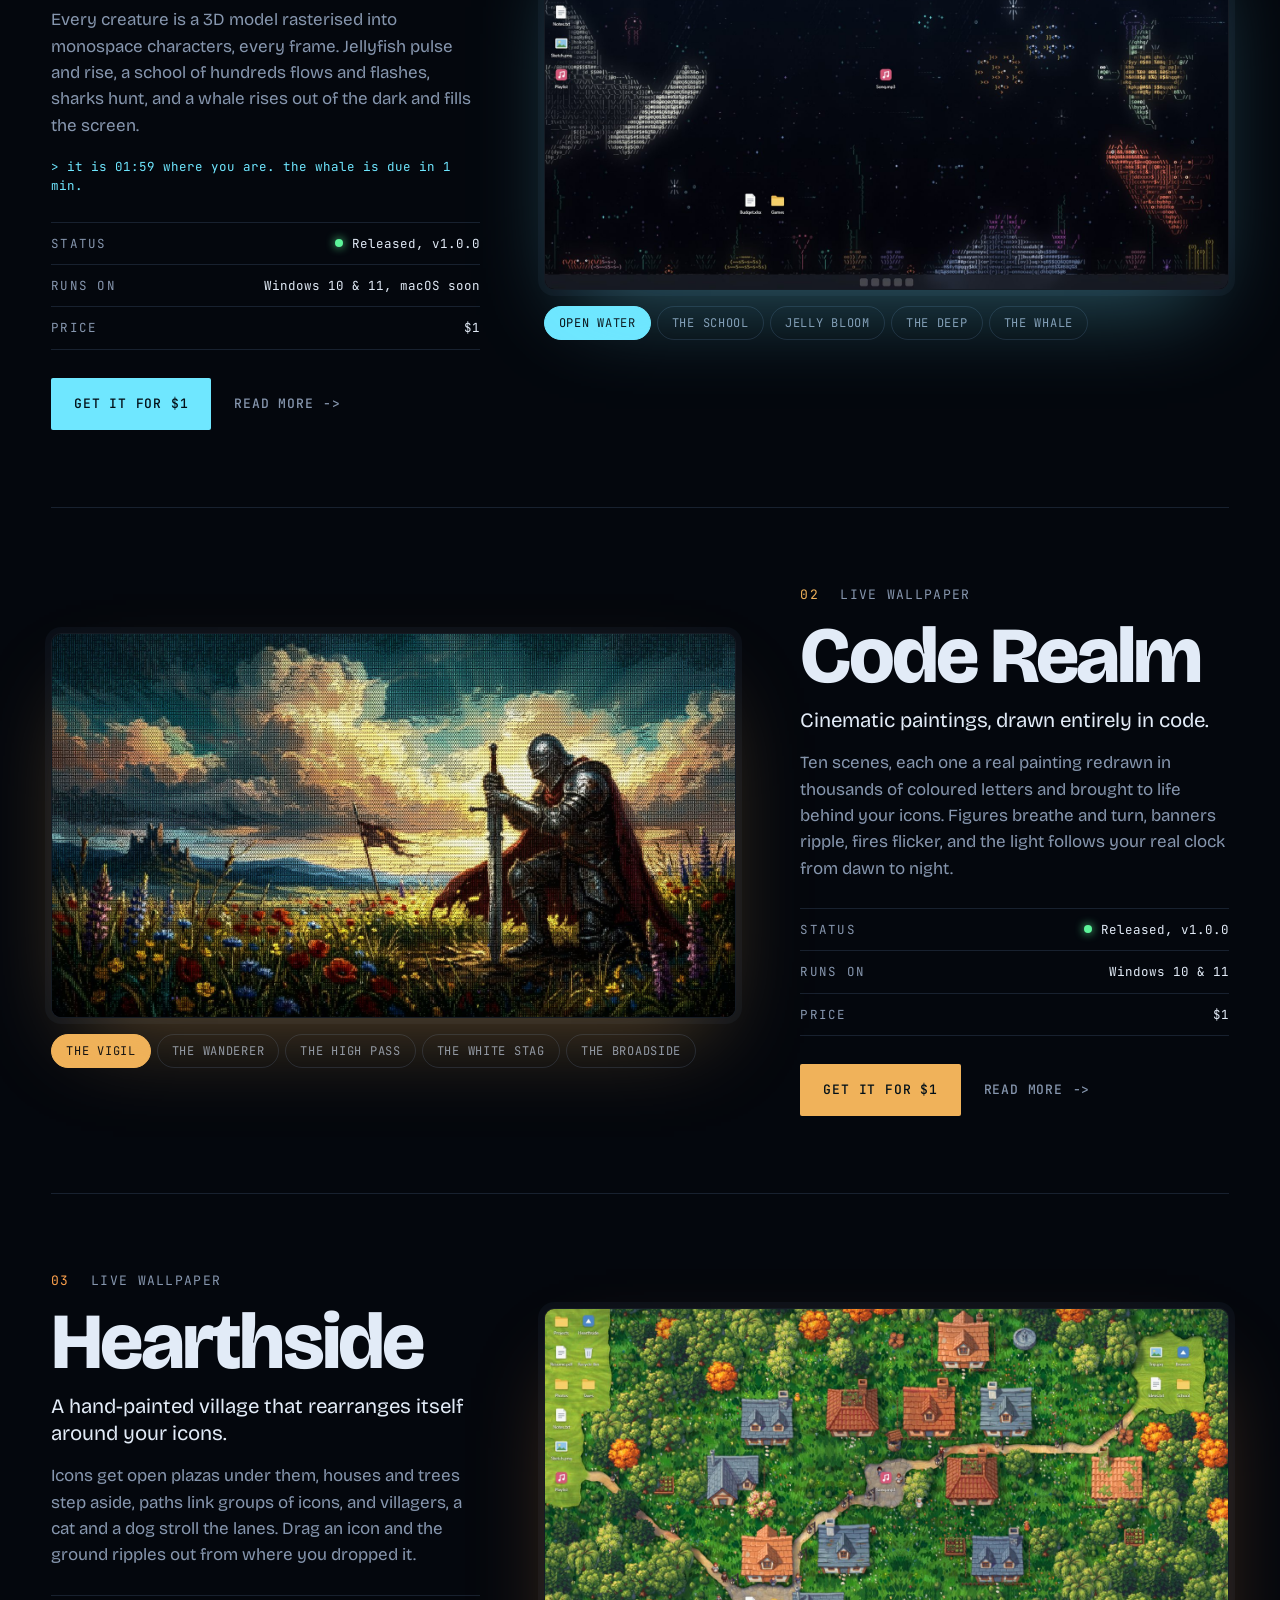
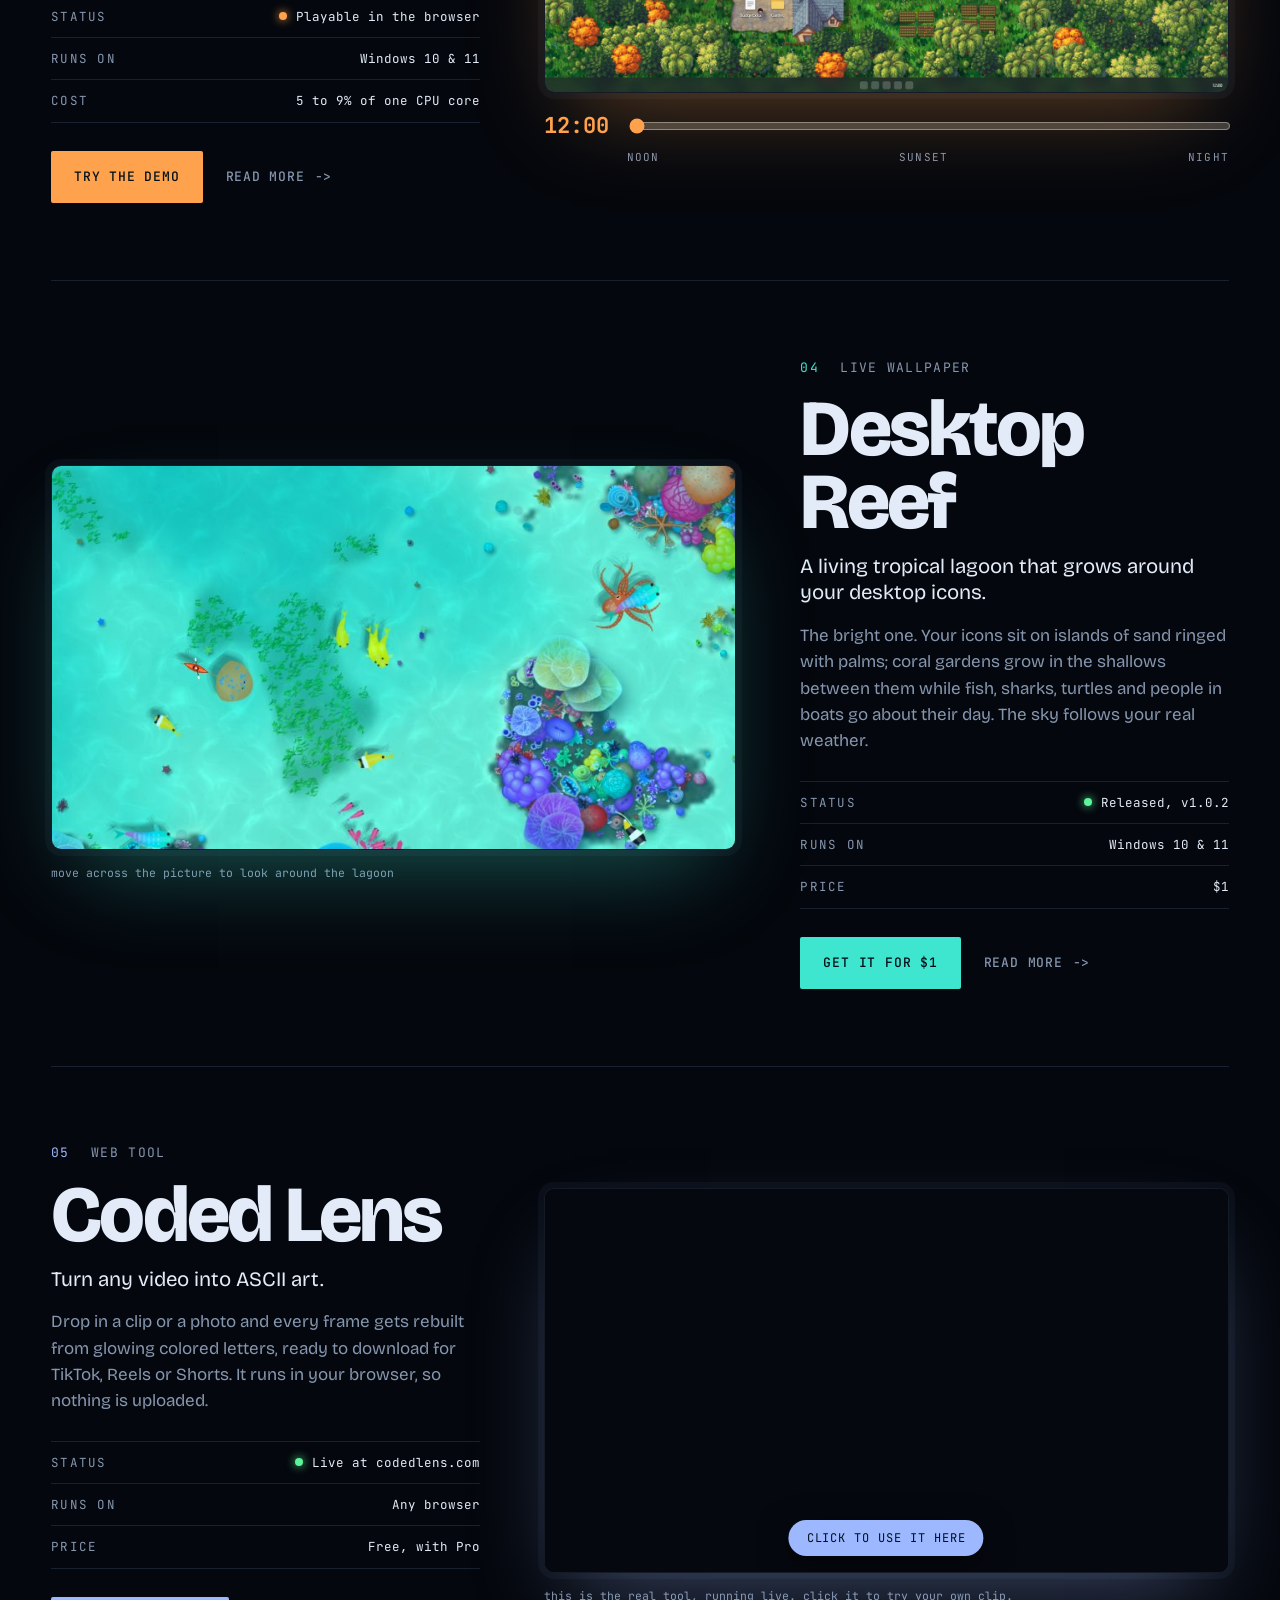
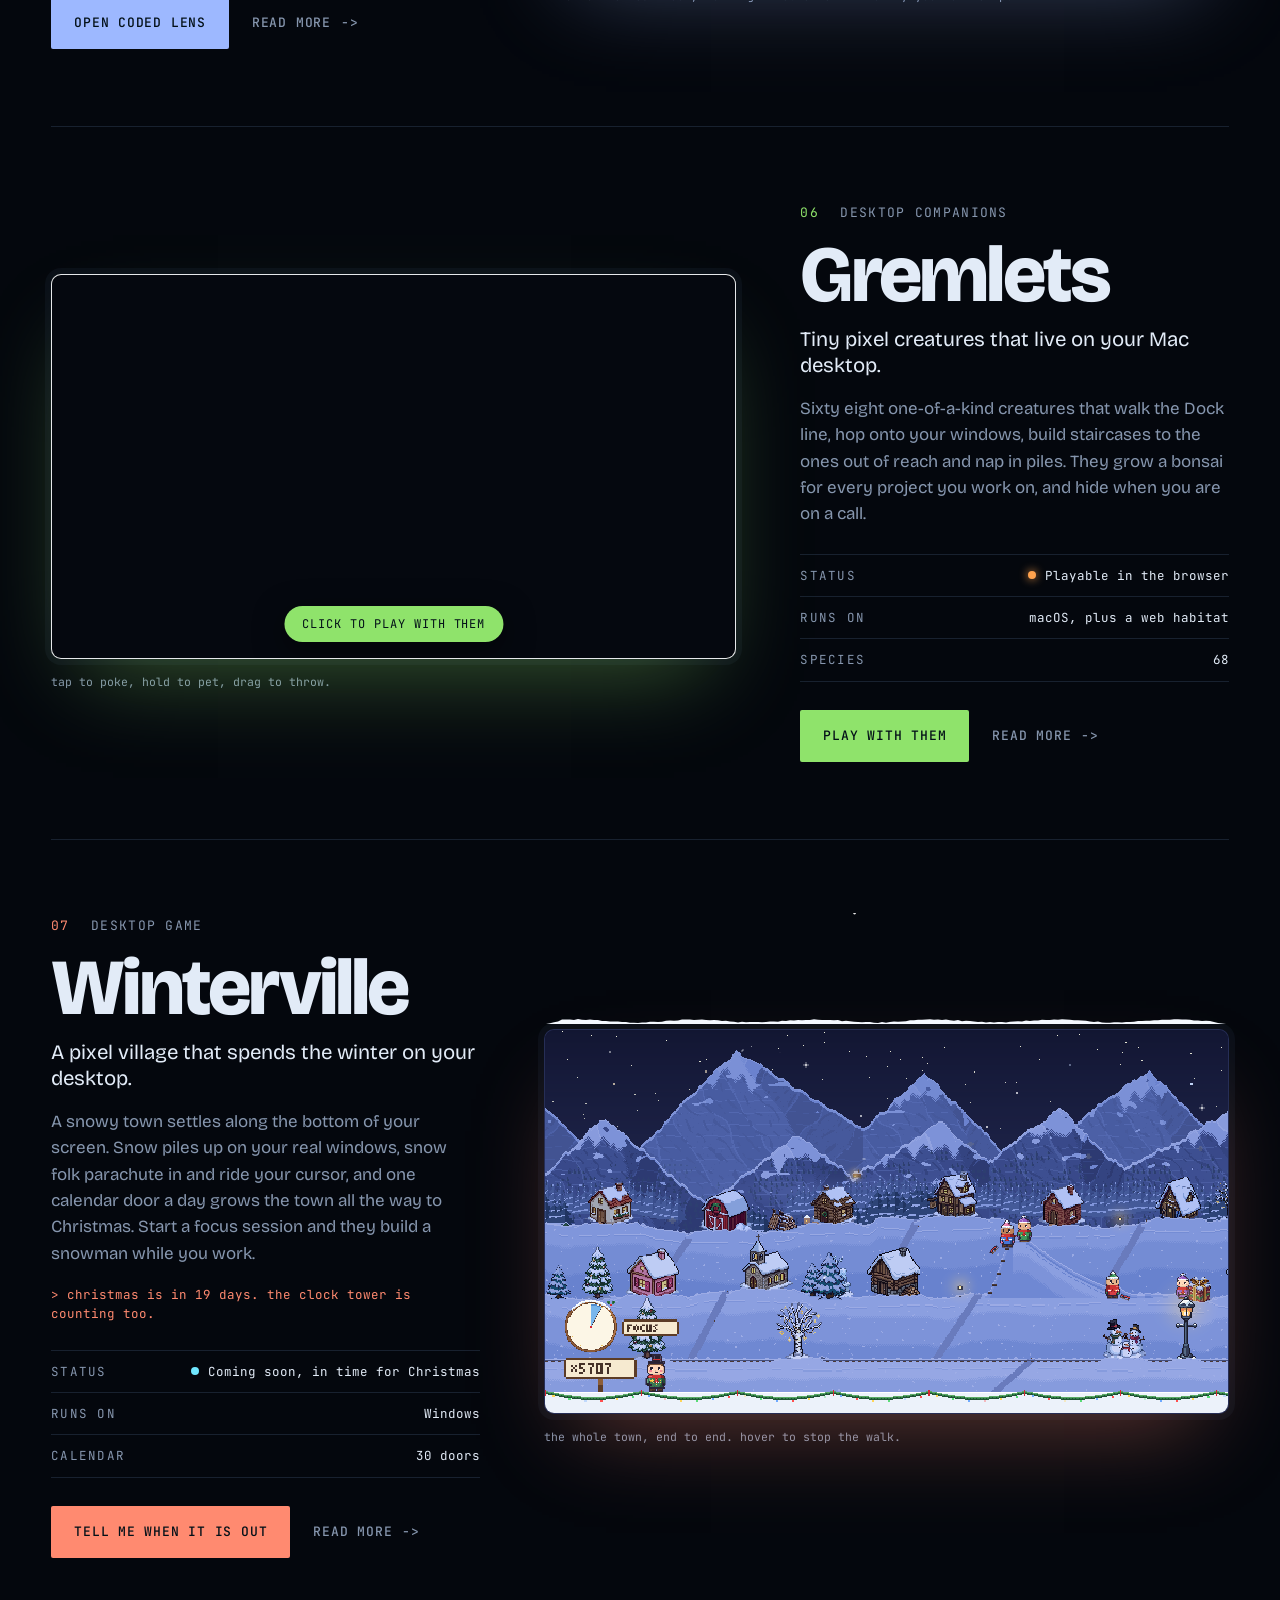
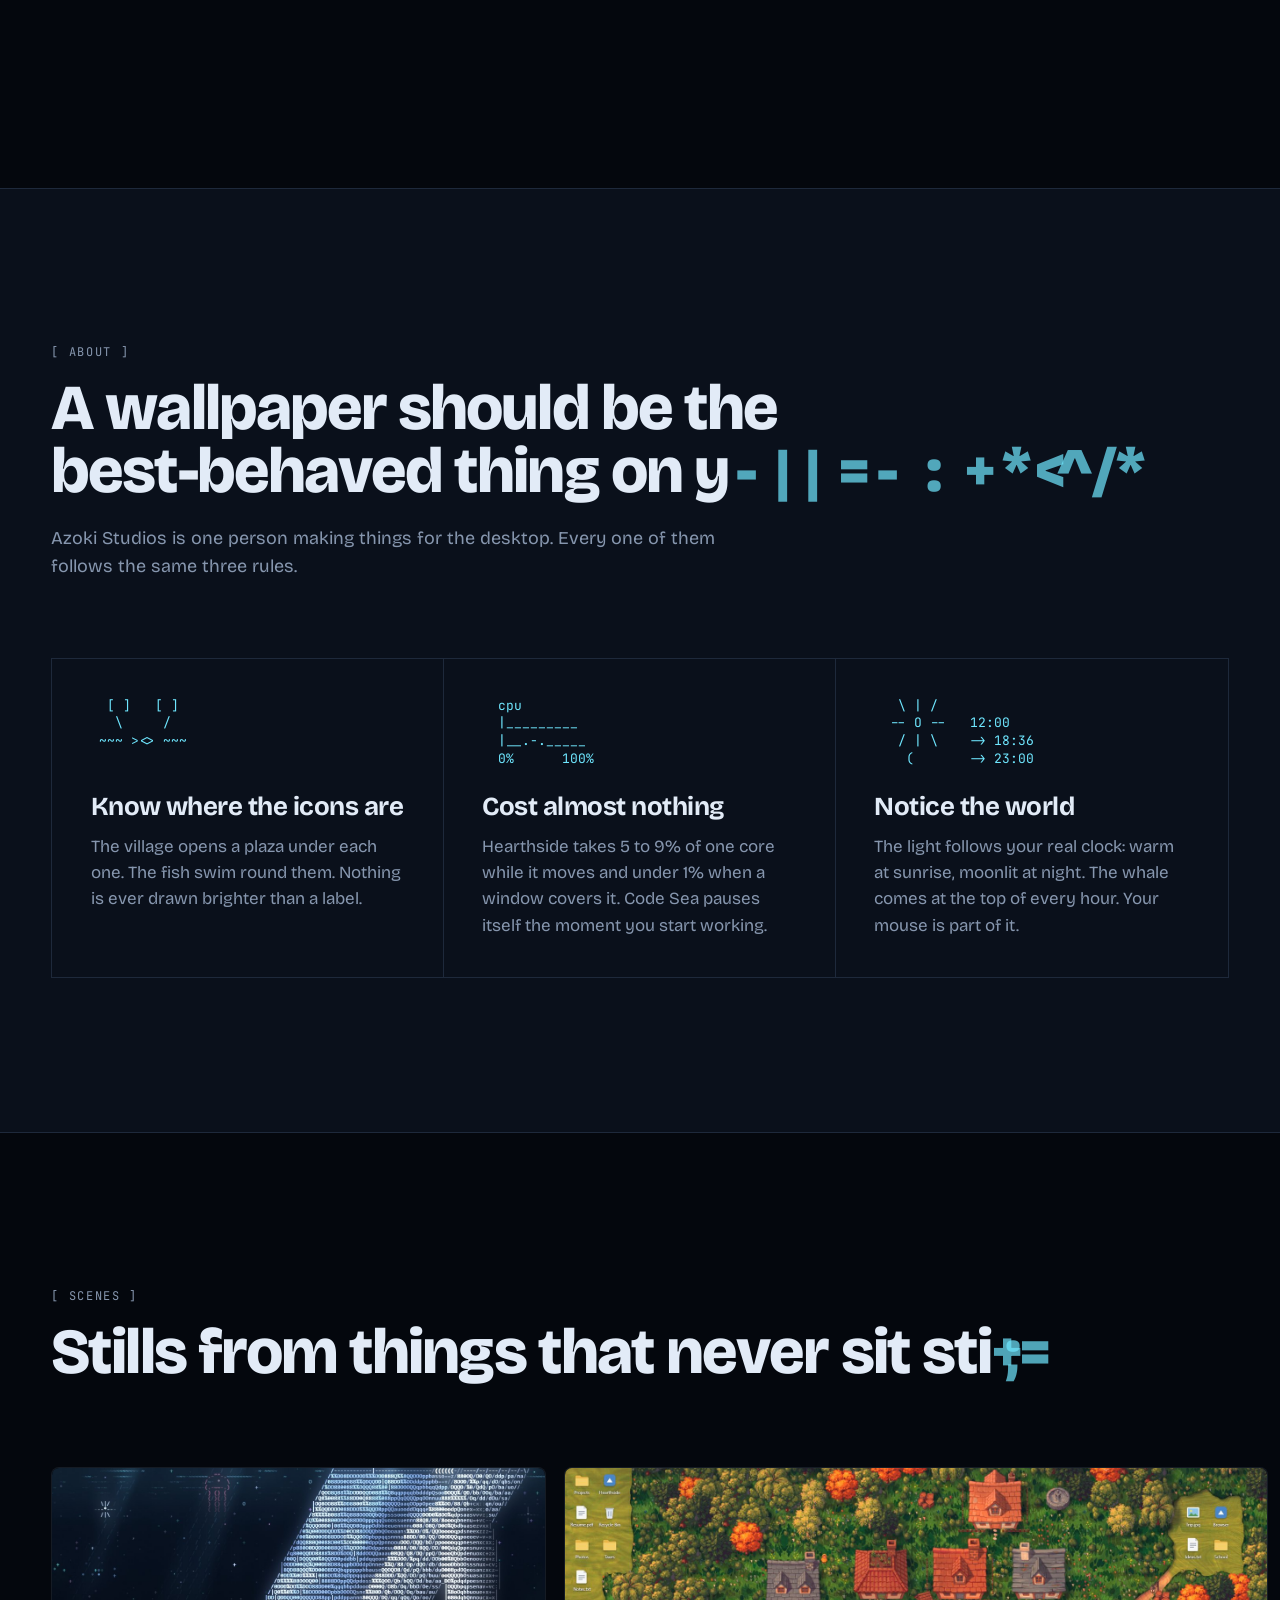
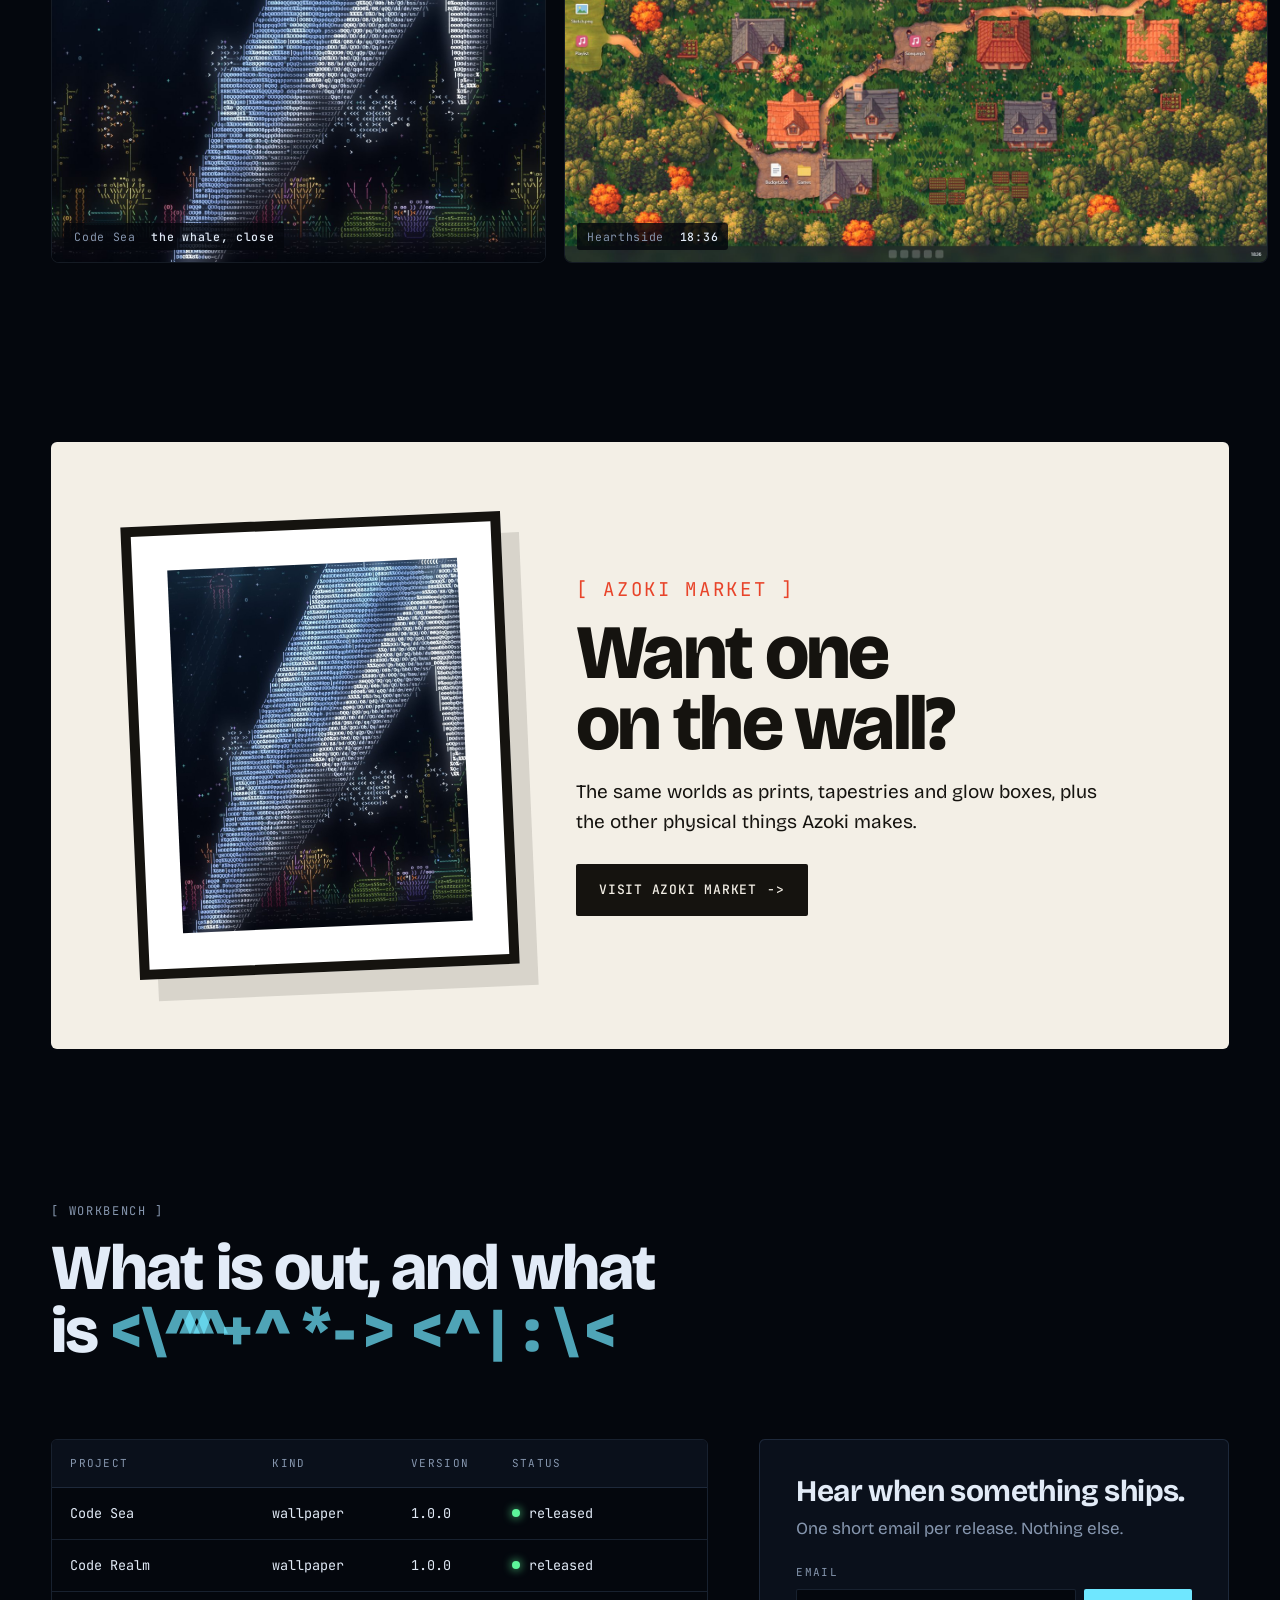
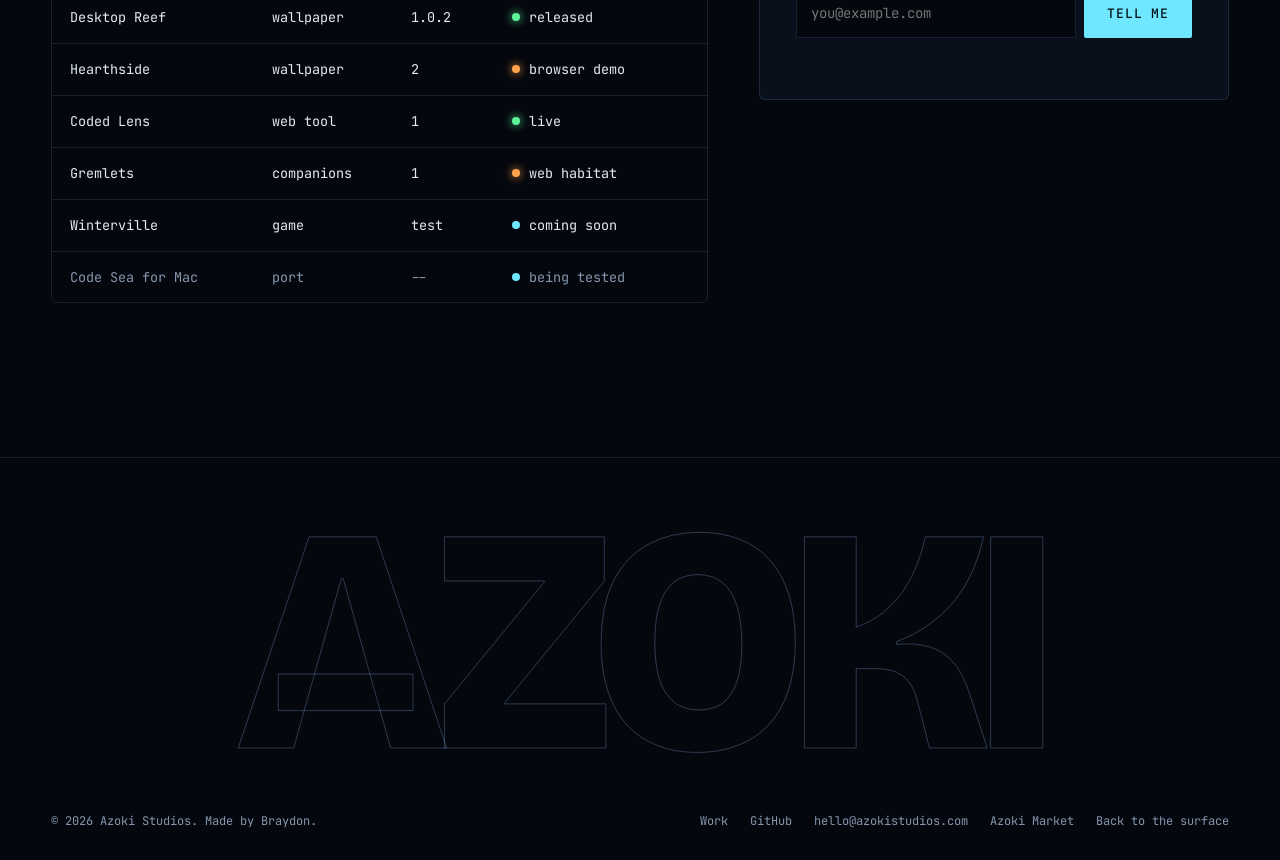
==== commit d4735c6c: "Code Realm is out; Desktop Reef is released (v1.0.2) Adds Code Realm to the home page, the workbench" ====
--- a/index.html
+++ b/index.html
@@ -4,7 +4,7 @@
 <meta charset="utf-8">
 <meta name="viewport" content="width=device-width, initial-scale=1">
 <title>Azoki Studios | Live wallpapers and small games</title>
-<meta name="description" content="Azoki Studios makes live wallpapers, small games and other digital things. Home of Code Sea, Hearthside, Desktop Reef, Coded Lens, Gremlets and Winterville.">
+<meta name="description" content="Azoki Studios makes live wallpapers, small games and other digital things. Home of Code Sea, Code Realm, Desktop Reef, Hearthside, Coded Lens, Gremlets and Winterville.">
 <link rel="canonical" href="https://azokistudios.com/">
 <meta property="og:type" content="website">
 <meta property="og:site_name" content="Azoki Studios">
@@ -49,7 +49,7 @@
   <div class="hero-copy">
     <p class="eyebrow">Azoki Studios <span>/</span> live wallpapers <span>/</span> small games <span>/</span> digital things</p>
     <h1>Worlds that live<br>behind your <span class="glow">icons.</span></h1>
-    <p class="hero-sub">An ocean made of text. A village that moves out of your way. Pixel creatures that climb your windows, and snow that piles up on them. Made by one person, for the screen you look at all day.</p>
+    <p class="hero-sub">An ocean made of text. Paintings made of code. A village that moves out of your way. Pixel creatures that climb your windows, and snow that piles up on them. Made by one person, for the screen you look at all day.</p>
     <div class="hero-cta">
       <a class="btn solid" href="#work">See the work</a>
       <a class="btn ghost" href="codesea/">Code Sea <span class="price">$1</span></a>
@@ -60,8 +60,8 @@
 
 <div class="ticker" aria-hidden="true">
   <div class="ticker-track">
-    <span>LIVE WALLPAPERS</span><i>&gt;&lt;&gt;</i><span>SMALL GAMES</span><i>~~~</i><span>CODE SEA</span><i>&lt;&gt;&lt;</i><span>HEARTHSIDE</span><i>~~~</i><span>DESKTOP REEF</span><i>&gt;&lt;&gt;</i><span>CODED LENS</span><i>~~~</i><span>GREMLETS</span><i>&lt;&gt;&lt;</i><span>WINTERVILLE</span><i>~~~</i><span>DIGITAL THINGS</span><i>~~~</i>
-    <span>LIVE WALLPAPERS</span><i>&gt;&lt;&gt;</i><span>SMALL GAMES</span><i>~~~</i><span>CODE SEA</span><i>&lt;&gt;&lt;</i><span>HEARTHSIDE</span><i>~~~</i><span>DESKTOP REEF</span><i>&gt;&lt;&gt;</i><span>CODED LENS</span><i>~~~</i><span>GREMLETS</span><i>&lt;&gt;&lt;</i><span>WINTERVILLE</span><i>~~~</i><span>DIGITAL THINGS</span><i>~~~</i>
+    <span>LIVE WALLPAPERS</span><i>&gt;&lt;&gt;</i><span>SMALL GAMES</span><i>~~~</i><span>CODE SEA</span><i>&lt;&gt;&lt;</i><span>CODE REALM</span><i>~~~</i><span>HEARTHSIDE</span><i>~~~</i><span>DESKTOP REEF</span><i>&gt;&lt;&gt;</i><span>CODED LENS</span><i>~~~</i><span>GREMLETS</span><i>&lt;&gt;&lt;</i><span>WINTERVILLE</span><i>~~~</i><span>DIGITAL THINGS</span><i>~~~</i>
+    <span>LIVE WALLPAPERS</span><i>&gt;&lt;&gt;</i><span>SMALL GAMES</span><i>~~~</i><span>CODE SEA</span><i>&lt;&gt;&lt;</i><span>CODE REALM</span><i>~~~</i><span>HEARTHSIDE</span><i>~~~</i><span>DESKTOP REEF</span><i>&gt;&lt;&gt;</i><span>CODED LENS</span><i>~~~</i><span>GREMLETS</span><i>&lt;&gt;&lt;</i><span>WINTERVILLE</span><i>~~~</i><span>DIGITAL THINGS</span><i>~~~</i>
   </div>
 </div>
 
@@ -69,7 +69,7 @@
 <section class="work" id="work">
   <div class="sec-head reveal">
     <p class="label">[ work ]</p>
-    <h2>Six things that live on, in and behind your screen.</h2>
+    <h2>Seven things that live on, in and behind your screen.</h2>
   </div>
 
   <!-- Code Sea -->
@@ -108,10 +108,45 @@
     </div>
   </article>
 
+  <!-- Code Realm -->
+  <article class="piece flip reveal" style="--accent:#f0b25a" id="coderealm">
+    <div class="piece-info">
+      <p class="piece-no">02 <span>live wallpaper</span></p>
+      <h3>Code Realm</h3>
+      <p class="piece-tag">Cinematic paintings, drawn entirely in code.</p>
+      <p class="piece-body">Ten scenes, each one a real painting redrawn in thousands of coloured letters and brought to life behind your icons. Figures breathe and turn, banners ripple, fires flicker, and the light follows your real clock from dawn to night.</p>
+      <dl class="meta">
+        <div><dt>Status</dt><dd><span class="dot live"></span>Released, v1.0.0</dd></div>
+        <div><dt>Runs on</dt><dd>Windows 10 &amp; 11</dd></div>
+        <div><dt>Price</dt><dd>$1</dd></div>
+      </dl>
+      <div class="piece-cta">
+        <a class="btn solid" data-link="coderealmBuy" href="coderealm/">Get it for $1</a>
+        <a class="btn text" href="coderealm/">Read more <span aria-hidden="true">-&gt;</span></a>
+      </div>
+    </div>
+    <div class="piece-show">
+      <div class="screen" data-tabs>
+        <img class="on" src="assets/coderealm-vigil.jpg" alt="Code Realm, The Vigil: a knight kneeling at his sword in a wildflower meadow, drawn in letters" loading="lazy" width="1600" height="900">
+        <img src="assets/coderealm-wanderer.jpg" alt="Code Realm, The Wanderer: a samurai in golden rice under a red maple" loading="lazy" width="1600" height="900">
+        <img src="assets/coderealm-high-pass.jpg" alt="Code Realm, The High Pass: a mounted knight in a blizzard facing a dragon breathing fire" loading="lazy" width="1600" height="900">
+        <img src="assets/coderealm-white-stag.jpg" alt="Code Realm, The White Stag: a glowing stag by a waterfall in a night forest" loading="lazy" width="1600" height="900">
+        <img src="assets/coderealm-broadside.jpg" alt="Code Realm, The Broadside: a pirate captain as his cannons fire on a burning warship" loading="lazy" width="1600" height="900">
+      </div>
+      <div class="tabs" role="tablist" aria-label="Code Realm scenes">
+        <button role="tab" aria-selected="true">The Vigil</button>
+        <button role="tab" aria-selected="false">The Wanderer</button>
+        <button role="tab" aria-selected="false">The High Pass</button>
+        <button role="tab" aria-selected="false">The White Stag</button>
+        <button role="tab" aria-selected="false">The Broadside</button>
+      </div>
+    </div>
+  </article>
+
   <!-- Hearthside -->
-  <article class="piece flip reveal" style="--accent:#ffa24d" id="hearthside">
-    <div class="piece-info">
-      <p class="piece-no">02 <span>live wallpaper</span></p>
+  <article class="piece reveal" style="--accent:#ffa24d" id="hearthside">
+    <div class="piece-info">
+      <p class="piece-no">03 <span>live wallpaper</span></p>
       <h3>Hearthside</h3>
       <p class="piece-tag">A hand-painted village that rearranges itself around your icons.</p>
       <p class="piece-body">Icons get open plazas under them, houses and trees step aside, paths link groups of icons, and villagers, a cat and a dog stroll the lanes. Drag an icon and the ground ripples out from where you dropped it.</p>
@@ -140,18 +175,19 @@
   </article>
 
   <!-- Desktop Reef -->
-  <article class="piece reveal" style="--accent:#3fe6cf" id="desktop-reef">
-    <div class="piece-info">
-      <p class="piece-no">03 <span>live wallpaper</span></p>
+  <article class="piece flip reveal" style="--accent:#3fe6cf" id="desktop-reef">
+    <div class="piece-info">
+      <p class="piece-no">04 <span>live wallpaper</span></p>
       <h3>Desktop Reef</h3>
-      <p class="piece-tag">A living tropical reef that grows around your desktop icons.</p>
-      <p class="piece-body">The bright one. Your icons sit on islands of sand ringed with palms; coral gardens grow in the shallows between them while fish, an octopus and the odd kayak go about their day.</p>
-      <dl class="meta">
-        <div><dt>Status</dt><dd><span class="dot wip"></span>In development, v0.1.0</dd></div>
-        <div><dt>Runs on</dt><dd>Windows</dd></div>
-      </dl>
-      <div class="piece-cta">
-        <a class="btn solid" href="#bench">Tell me when it ships</a>
+      <p class="piece-tag">A living tropical lagoon that grows around your desktop icons.</p>
+      <p class="piece-body">The bright one. Your icons sit on islands of sand ringed with palms; coral gardens grow in the shallows between them while fish, sharks, turtles and people in boats go about their day. The sky follows your real weather.</p>
+      <dl class="meta">
+        <div><dt>Status</dt><dd><span class="dot live"></span>Released, v1.0.2</dd></div>
+        <div><dt>Runs on</dt><dd>Windows 10 &amp; 11</dd></div>
+        <div><dt>Price</dt><dd>$1</dd></div>
+      </dl>
+      <div class="piece-cta">
+        <a class="btn solid" data-link="reefBuy" href="desktop-reef/">Get it for $1</a>
         <a class="btn text" href="desktop-reef/">Read more <span aria-hidden="true">-&gt;</span></a>
       </div>
     </div>
@@ -164,9 +200,9 @@
   </article>
 
   <!-- Coded Lens -->
-  <article class="piece flip reveal" style="--accent:#9db8ff" id="codedlens">
-    <div class="piece-info">
-      <p class="piece-no">04 <span>web tool</span></p>
+  <article class="piece reveal" style="--accent:#9db8ff" id="codedlens">
+    <div class="piece-info">
+      <p class="piece-no">05 <span>web tool</span></p>
       <h3>Coded Lens</h3>
       <p class="piece-tag">Turn any video into ASCII art.</p>
       <p class="piece-body">Drop in a clip or a photo and every frame gets rebuilt from glowing colored letters, ready to download for TikTok, Reels or Shorts. It runs in your browser, so nothing is uploaded.</p>
@@ -193,9 +229,9 @@
   </article>
 
   <!-- Gremlets -->
-  <article class="piece reveal" style="--accent:#8fe36b" id="gremlets">
-    <div class="piece-info">
-      <p class="piece-no">05 <span>desktop companions</span></p>
+  <article class="piece flip reveal" style="--accent:#8fe36b" id="gremlets">
+    <div class="piece-info">
+      <p class="piece-no">06 <span>desktop companions</span></p>
       <h3>Gremlets</h3>
       <p class="piece-tag">Tiny pixel creatures that live on your Mac desktop.</p>
       <p class="piece-body">Sixty eight one-of-a-kind creatures that walk the Dock line, hop onto your windows, build staircases to the ones out of reach and nap in piles. They grow a bonsai for every project you work on, and hide when you are on a call.</p>
@@ -219,9 +255,9 @@
   </article>
 
   <!-- Winterville -->
-  <article class="piece flip reveal" style="--accent:#ff8a70" id="winterville">
-    <div class="piece-info">
-      <p class="piece-no">06 <span>desktop game</span></p>
+  <article class="piece reveal" style="--accent:#ff8a70" id="winterville">
+    <div class="piece-info">
+      <p class="piece-no">07 <span>desktop game</span></p>
       <h3>Winterville</h3>
       <p class="piece-tag">A pixel village that spends the winter on your desktop.</p>
       <p class="piece-body">A snowy town settles along the bottom of your screen. Snow piles up on your real windows, snow folk parachute in and ride your cursor, and one calendar door a day grows the town all the way to Christmas. Start a focus session and they build a snowman while you work.</p>
@@ -289,6 +325,7 @@
     <button class="shot" data-full="assets/codesea-cover-whale.jpg"><img src="assets/codesea-cover-whale.jpg" alt="The whale, close" loading="lazy"><span>Code Sea <b>the whale, close</b></span></button>
     <button class="shot wide" data-full="assets/hearthside-sunset.jpg"><img src="assets/hearthside-sunset.jpg" alt="Hearthside at sunset" loading="lazy"><span>Hearthside <b>18:36</b></span></button>
     <button class="shot" data-full="assets/codesea-cover-school.jpg"><img src="assets/codesea-cover-school.jpg" alt="A hammerhead over the reef" loading="lazy"><span>Code Sea <b>the hammerhead</b></span></button>
+    <button class="shot wide" data-full="assets/coderealm-high-pass.jpg"><img src="assets/coderealm-high-pass.jpg" alt="Code Realm: a knight facing a dragon in a blizzard" loading="lazy"><span>Code Realm <b>the high pass</b></span></button>
     <button class="shot wide" data-full="assets/reef-wide.jpg"><img src="assets/reef-wide.jpg" alt="Desktop Reef shallows" loading="lazy"><span>Desktop Reef <b>the shallows</b></span></button>
     <button class="shot wide" data-full="assets/codesea-dolphins-night.jpg"><img src="assets/codesea-dolphins-night.jpg" alt="Dolphins at night" loading="lazy"><span>Code Sea <b>dolphins, 23:00</b></span></button>
     <button class="shot wide" data-full="assets/winterville-eve.png"><img src="assets/winterville-eve.png" alt="Winterville on Christmas Eve, Santa's sleigh in the town square" loading="lazy" style="image-rendering:pixelated"><span>Winterville <b>christmas eve</b></span></button>
@@ -321,8 +358,9 @@
     <div class="board reveal" role="table" aria-label="Project status">
       <div class="row head" role="row"><span role="columnheader">project</span><span role="columnheader">kind</span><span role="columnheader">version</span><span role="columnheader">status</span></div>
       <a class="row" role="row" href="codesea/"><span role="cell">Code Sea</span><span role="cell">wallpaper</span><span role="cell">1.0.0</span><span role="cell"><i class="dot live"></i>released</span></a>
+      <a class="row" role="row" href="coderealm/"><span role="cell">Code Realm</span><span role="cell">wallpaper</span><span role="cell">1.0.0</span><span role="cell"><i class="dot live"></i>released</span></a>
+      <a class="row" role="row" href="desktop-reef/"><span role="cell">Desktop Reef</span><span role="cell">wallpaper</span><span role="cell">1.0.2</span><span role="cell"><i class="dot live"></i>released</span></a>
       <a class="row" role="row" href="hearthside/"><span role="cell">Hearthside</span><span role="cell">wallpaper</span><span role="cell">2</span><span role="cell"><i class="dot demo"></i>browser demo</span></a>
-      <a class="row" role="row" href="desktop-reef/"><span role="cell">Desktop Reef</span><span role="cell">wallpaper</span><span role="cell">0.1.0</span><span role="cell"><i class="dot wip"></i>in development</span></a>
       <a class="row" role="row" href="codedlens/"><span role="cell">Coded Lens</span><span role="cell">web tool</span><span role="cell">1</span><span role="cell"><i class="dot live"></i>live</span></a>
       <a class="row" role="row" href="gremlets/"><span role="cell">Gremlets</span><span role="cell">companions</span><span role="cell">1</span><span role="cell"><i class="dot demo"></i>web habitat</span></a>
       <a class="row" role="row" href="winterville/"><span role="cell">Winterville</span><span role="cell">game</span><span role="cell">test</span><span role="cell"><i class="dot wip"></i>coming soon</span></a>
--- a/css/studios.css
+++ b/css/studios.css
@@ -255,7 +255,8 @@
   .wk-group h2 { position: static; }
   .wk-gallery { grid-template-columns: 1fr; }
   .wk-bar .push { margin-left: 0; width: 100%; }
-  .hero-shade { background: linear-gradient(0deg, var(--bg) 0%, rgba(4, 7, 13, .7) 45%, rgba(4, 7, 13, .2) 100%); }
+  .hero-shade { background: linear-gradient(0deg, var(--bg) 0%, rgba(4, 7, 13, .9) 40%, rgba(4, 7, 13, .82) 62%, rgba(4, 7, 13, .2) 82%); }
+  .wk-hero::after { background: linear-gradient(0deg, var(--bg) 4%, rgba(4, 7, 13, .88) 40%, rgba(4, 7, 13, .8) 62%, rgba(4, 7, 13, .3) 84%, rgba(4, 7, 13, .6) 100%); }
   .board .row { grid-template-columns: 1.3fr 1.2fr; }
   .board .row span:nth-child(2), .board .row span:nth-child(3) { display: none; }
 }
@@ -269,3 +270,36 @@
   .ticker-track, .dot.wip { animation: none; }
   .screen img, .shot img, .tm-frame { transition: none; }
 }
+
+/* ---------- showpieces ---------- */
+@view-transition { navigation: auto; }
+.nav { view-transition-name: nav; }
+::view-transition-old(root), ::view-transition-new(root) { animation-duration: .45s; }
+
+/* headings that decode out of noise (studios.js: decode) */
+.dc-w { display: inline-block; white-space: nowrap; }
+.dc-c { display: inline-block; text-align: center; }
+.dc-c.dc-x { color: var(--accent); opacity: .7; text-shadow: none; }
+
+/* depth gauge in the right margin */
+.depth { position: fixed; right: 15px; top: 50%; transform: translateY(-50%); z-index: 40; display: flex; flex-direction: column; align-items: center; gap: 12px; font-family: var(--mono); font-size: 10px; letter-spacing: .16em; text-transform: uppercase; color: var(--mute); opacity: 0; transition: opacity .6s; pointer-events: none; mix-blend-mode: difference; }
+.depth.show { opacity: 1; }
+.depth-zone, .depth-read { writing-mode: vertical-rl; white-space: nowrap; }
+.depth-zone { height: 132px; text-align: right; color: var(--accent); }
+.depth-read { height: 64px; }
+.depth-rail { position: relative; width: 1px; height: 28vh; background: rgba(150, 190, 255, .3); }
+.depth-rail i { position: absolute; left: 50%; top: 0; transform: translate(-50%, -50%) rotate(90deg); font-style: normal; font-size: 11px; letter-spacing: 0; color: var(--accent); text-shadow: 0 0 12px var(--accent); transition: top .25s linear; }
+
+/* screens lean toward the cursor */
+.piece-show { perspective: 1400px; }
+.screen.tilt { transform: rotateX(var(--rx, 0deg)) rotateY(var(--ry, 0deg)); transition: transform .45s cubic-bezier(.2, .7, .2, 1); }
+.screen.tilt::after { content: ""; position: absolute; inset: 0; z-index: 3; pointer-events: none; background: radial-gradient(circle at var(--gx, 50%) var(--gy, 50%), rgba(255, 255, 255, .14), transparent 46%); opacity: 0; transition: opacity .4s; }
+.screen.tilt:hover::after { opacity: 1; }
+
+/* Winterville's own weather */
+#winterville .piece-show { position: relative; }
+.snow { position: absolute; left: 0; top: -116px; z-index: 4; pointer-events: none; }
+
+@media (prefers-reduced-motion: reduce) {
+  @view-transition { navigation: none; }
+}
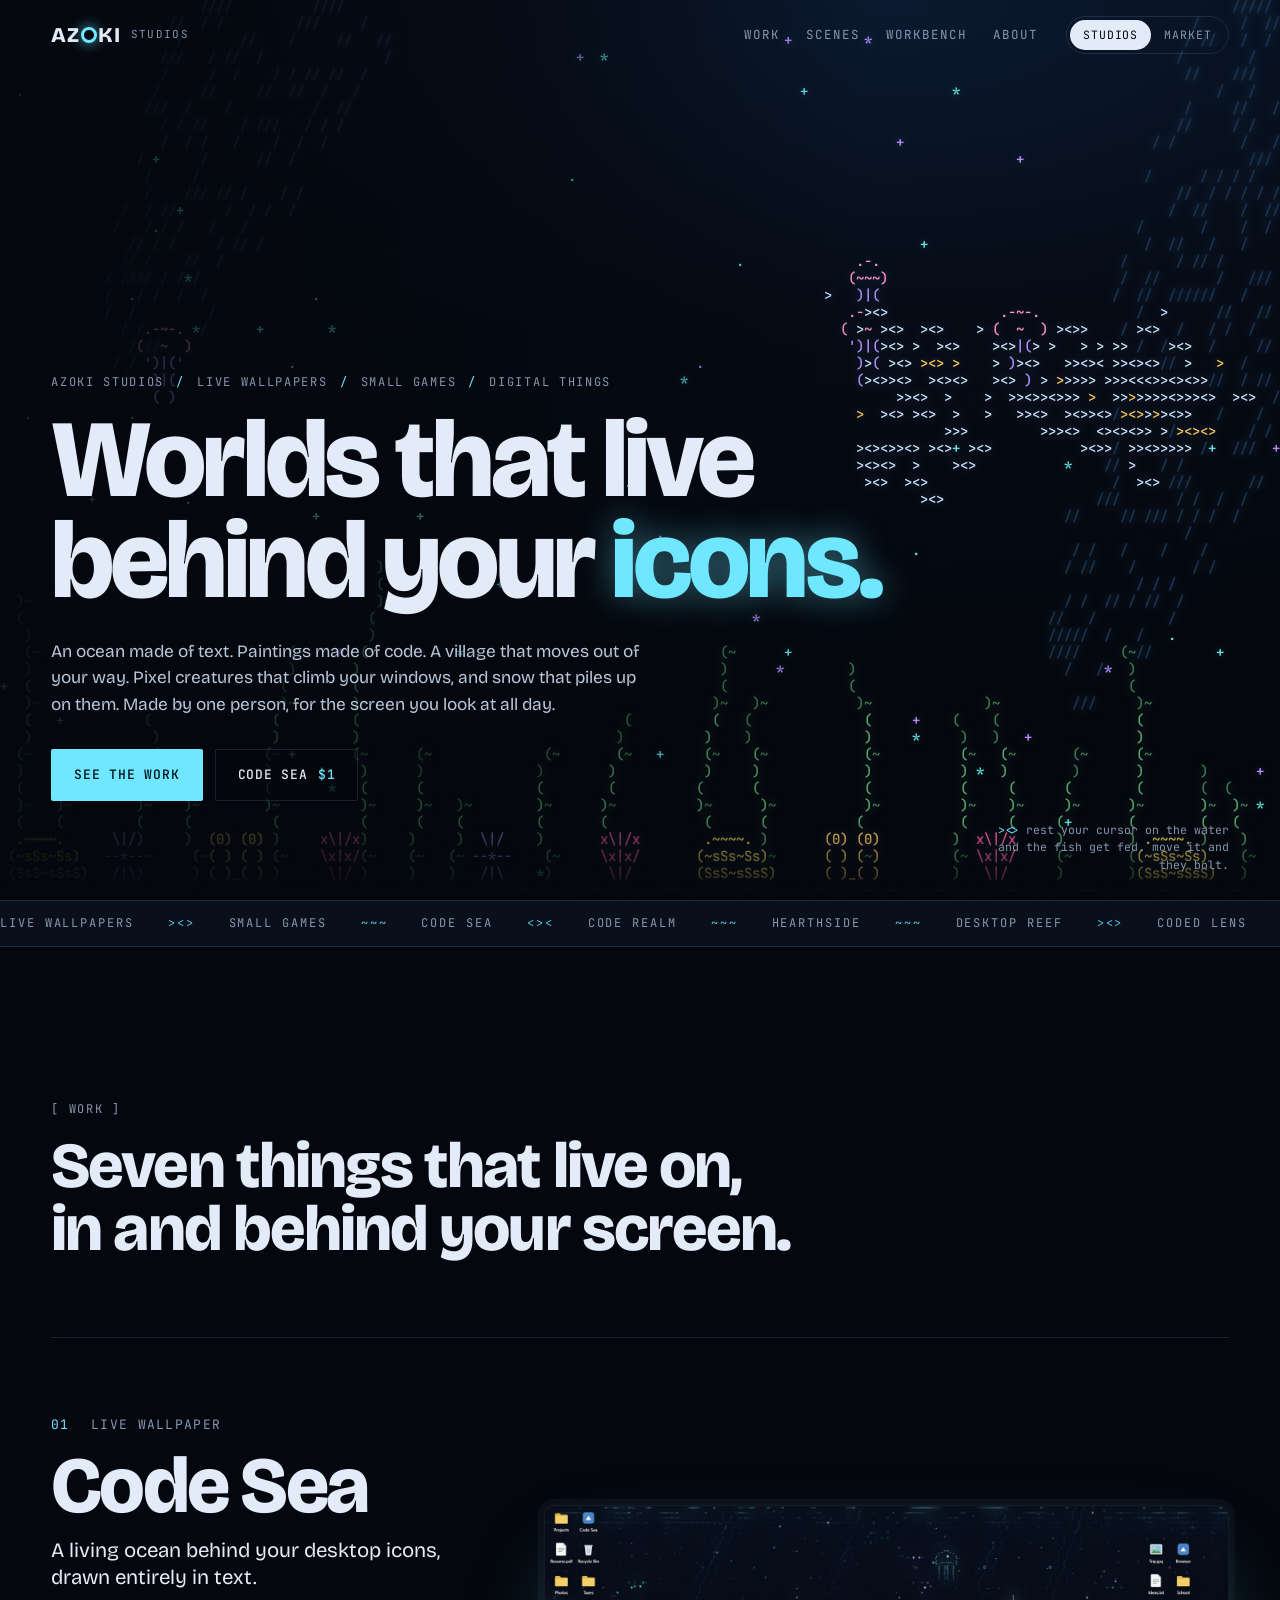
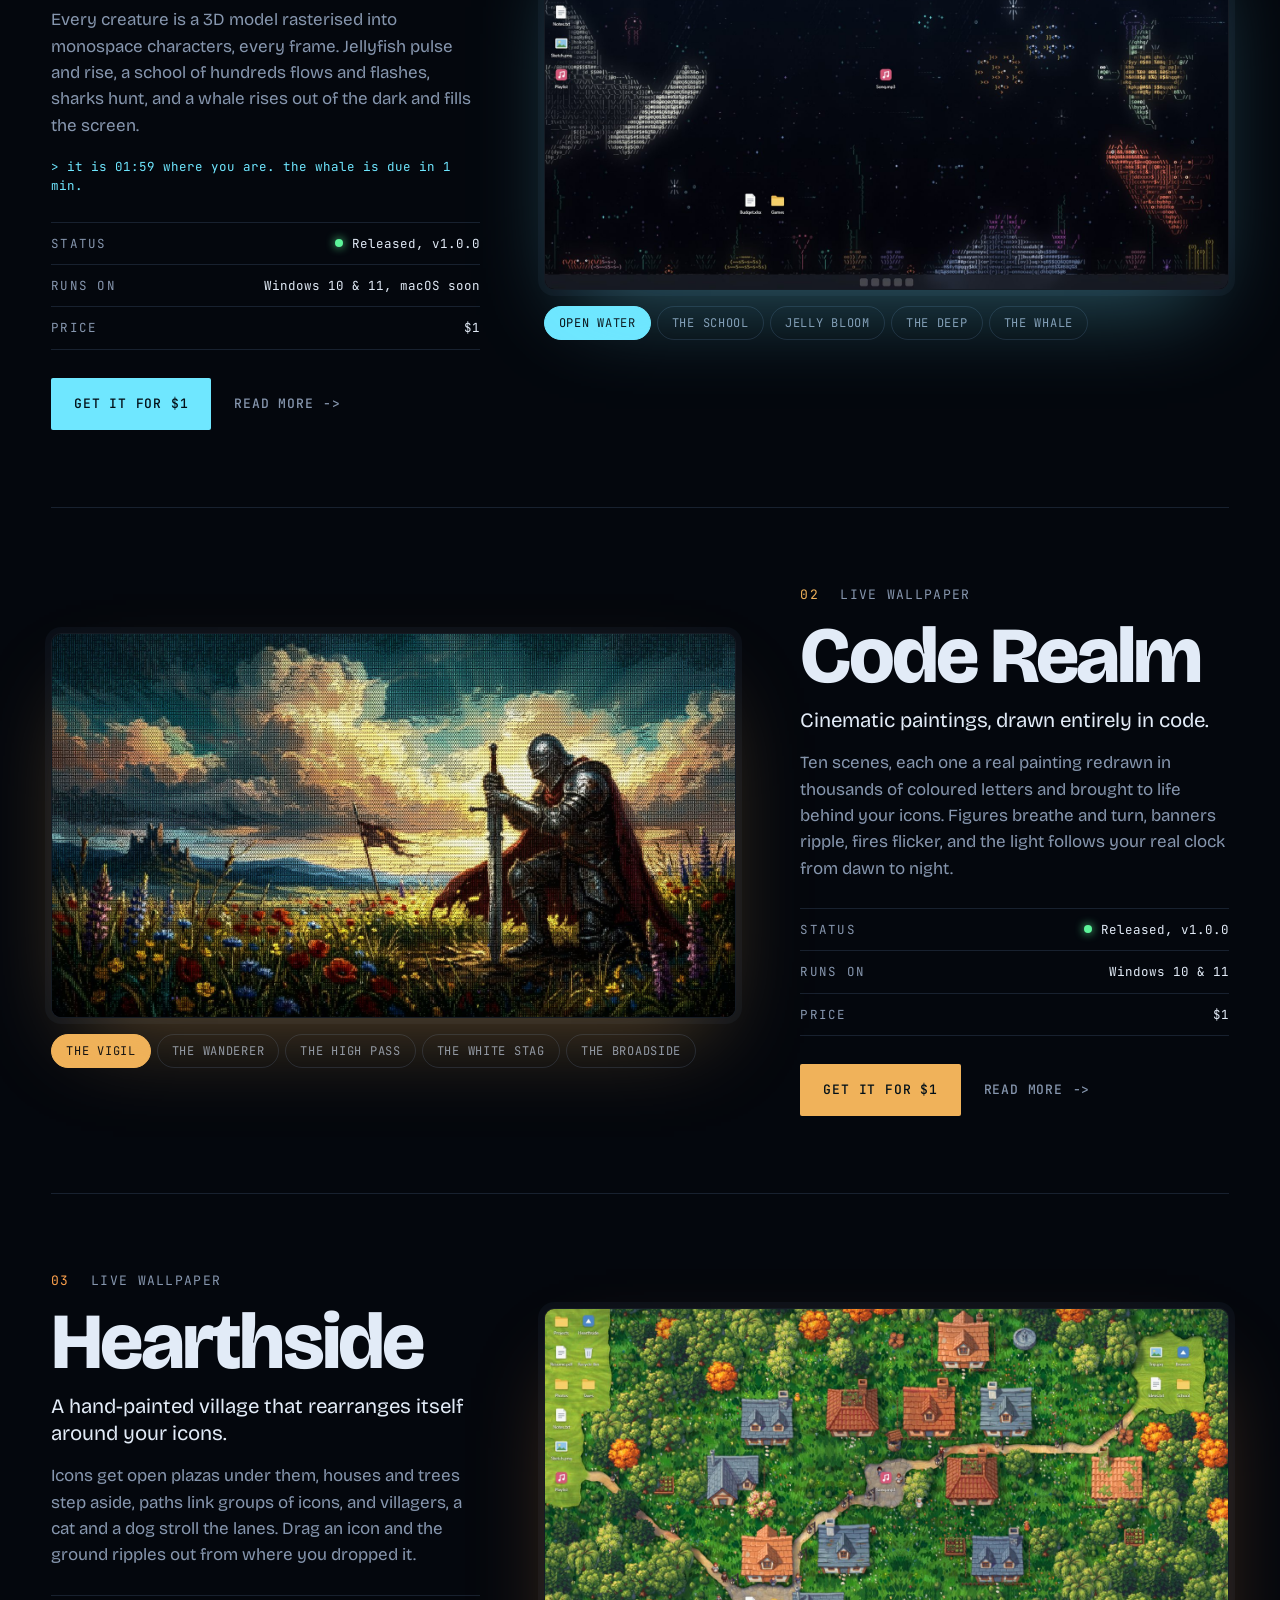
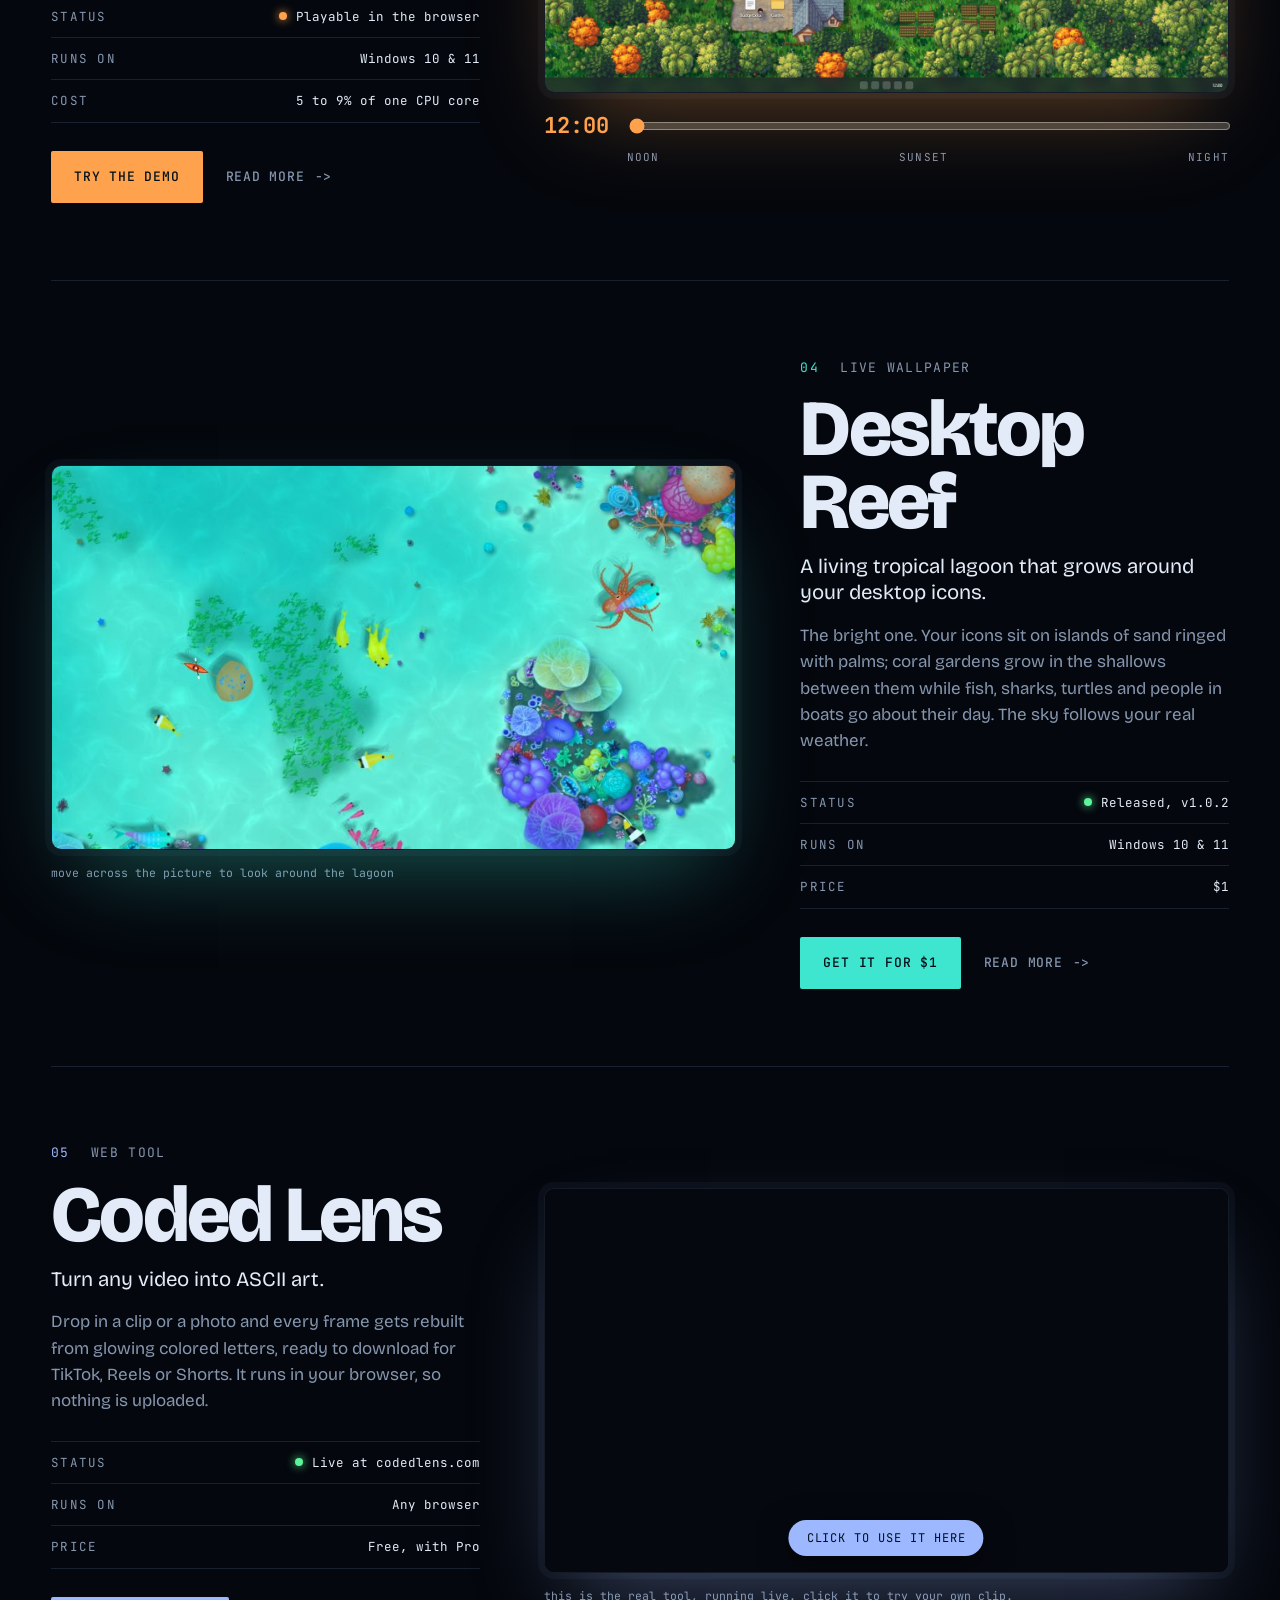
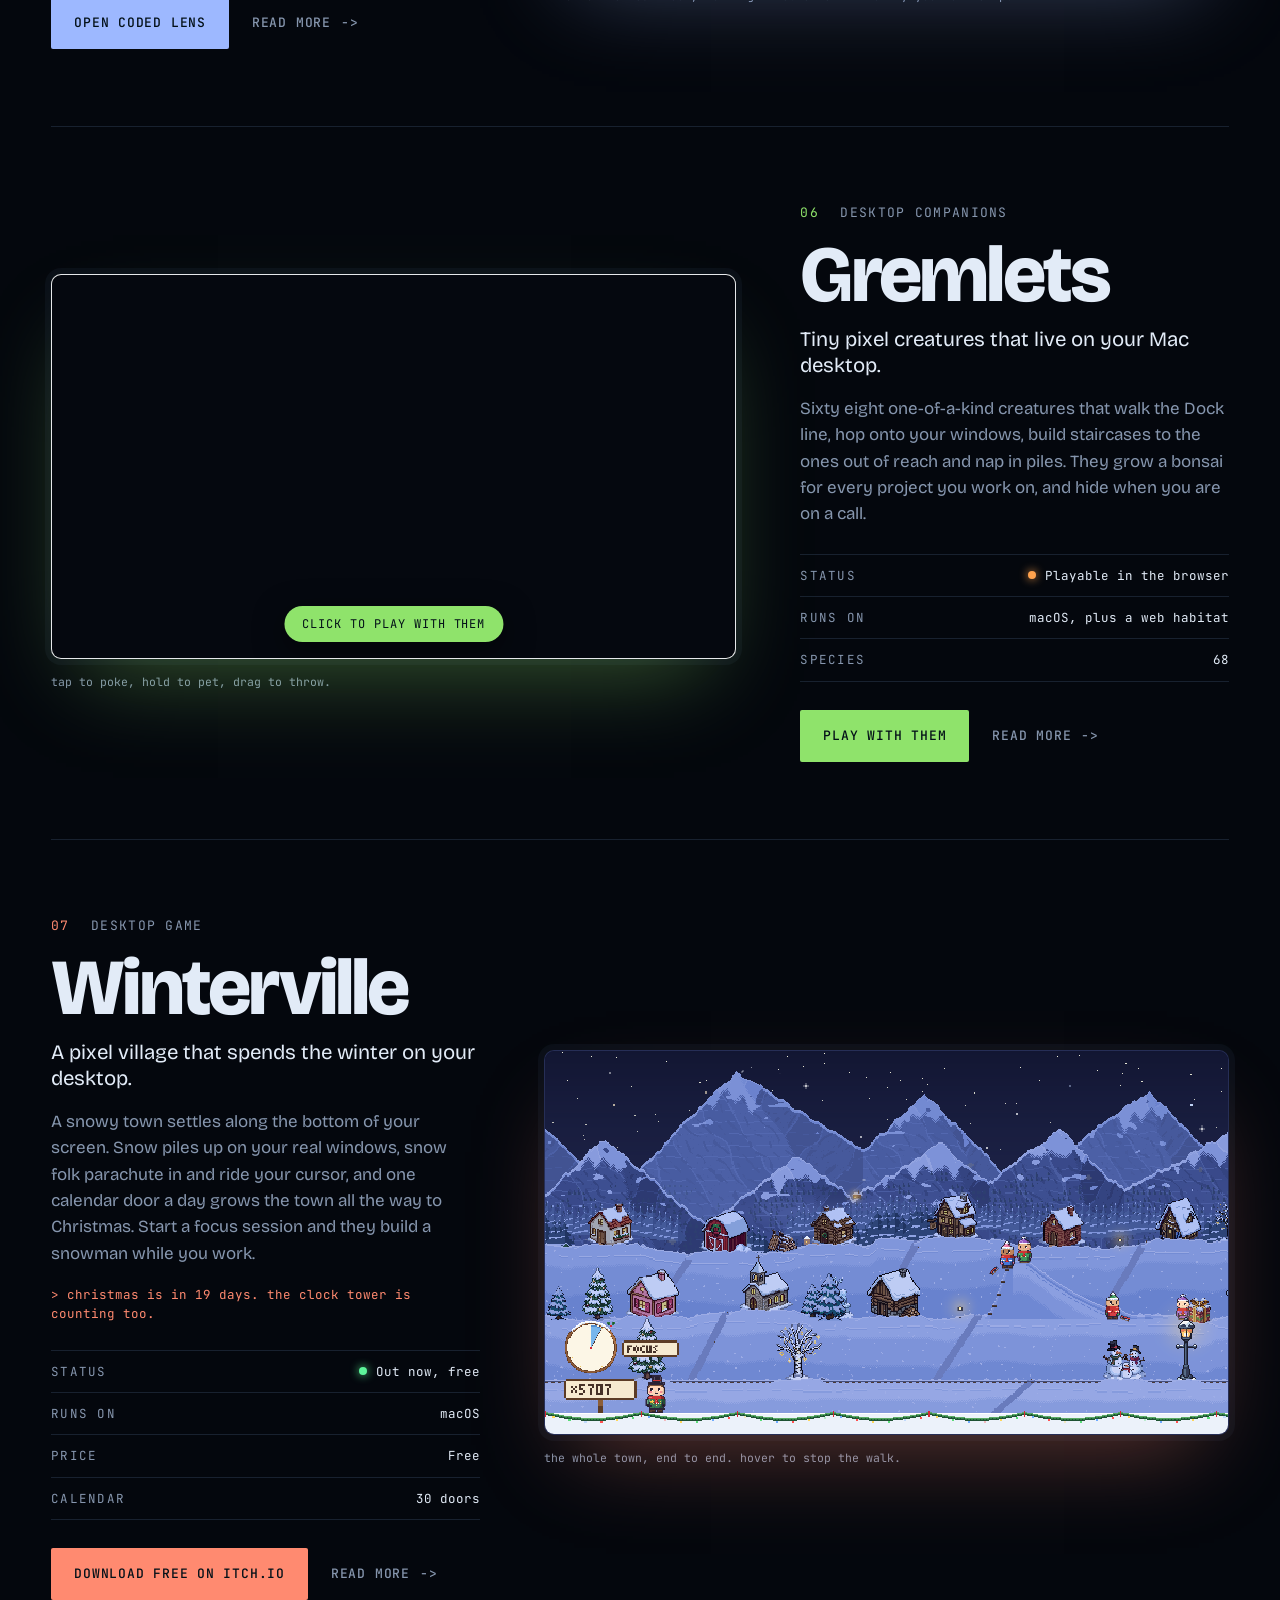
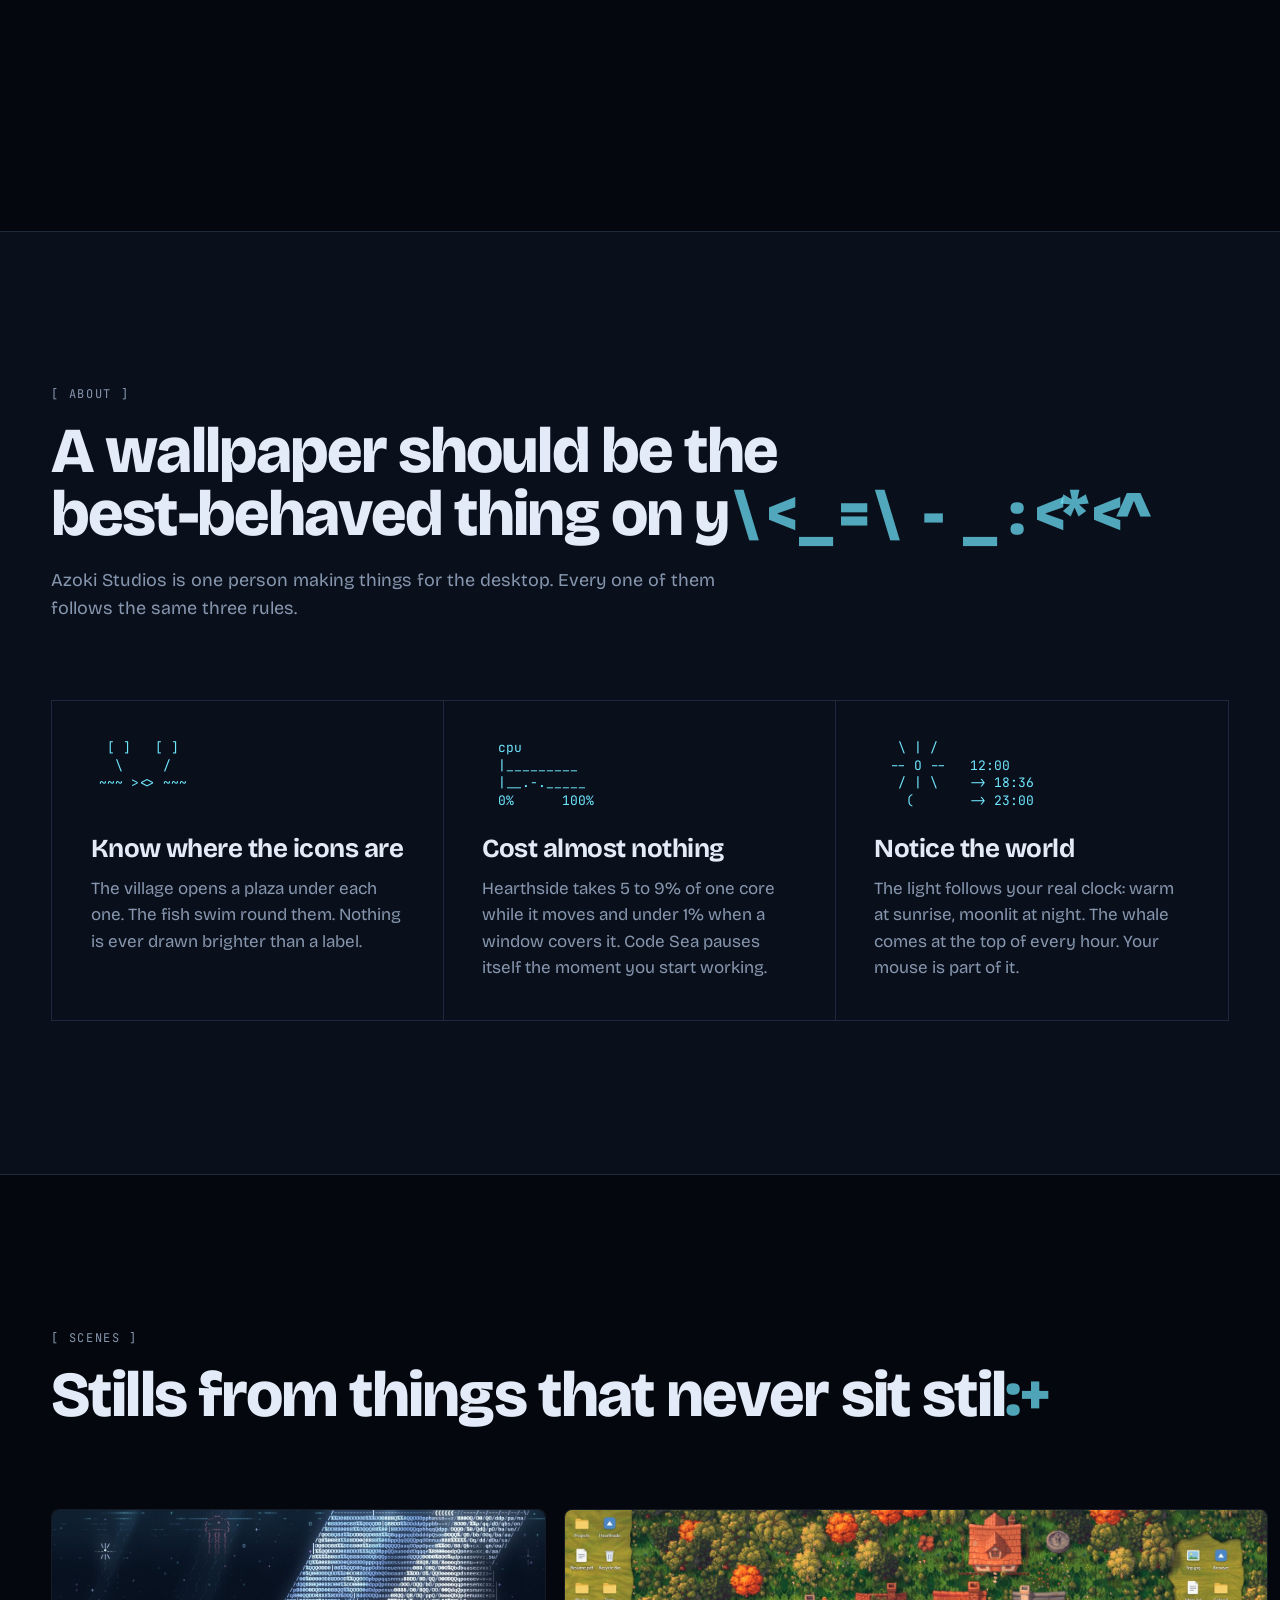
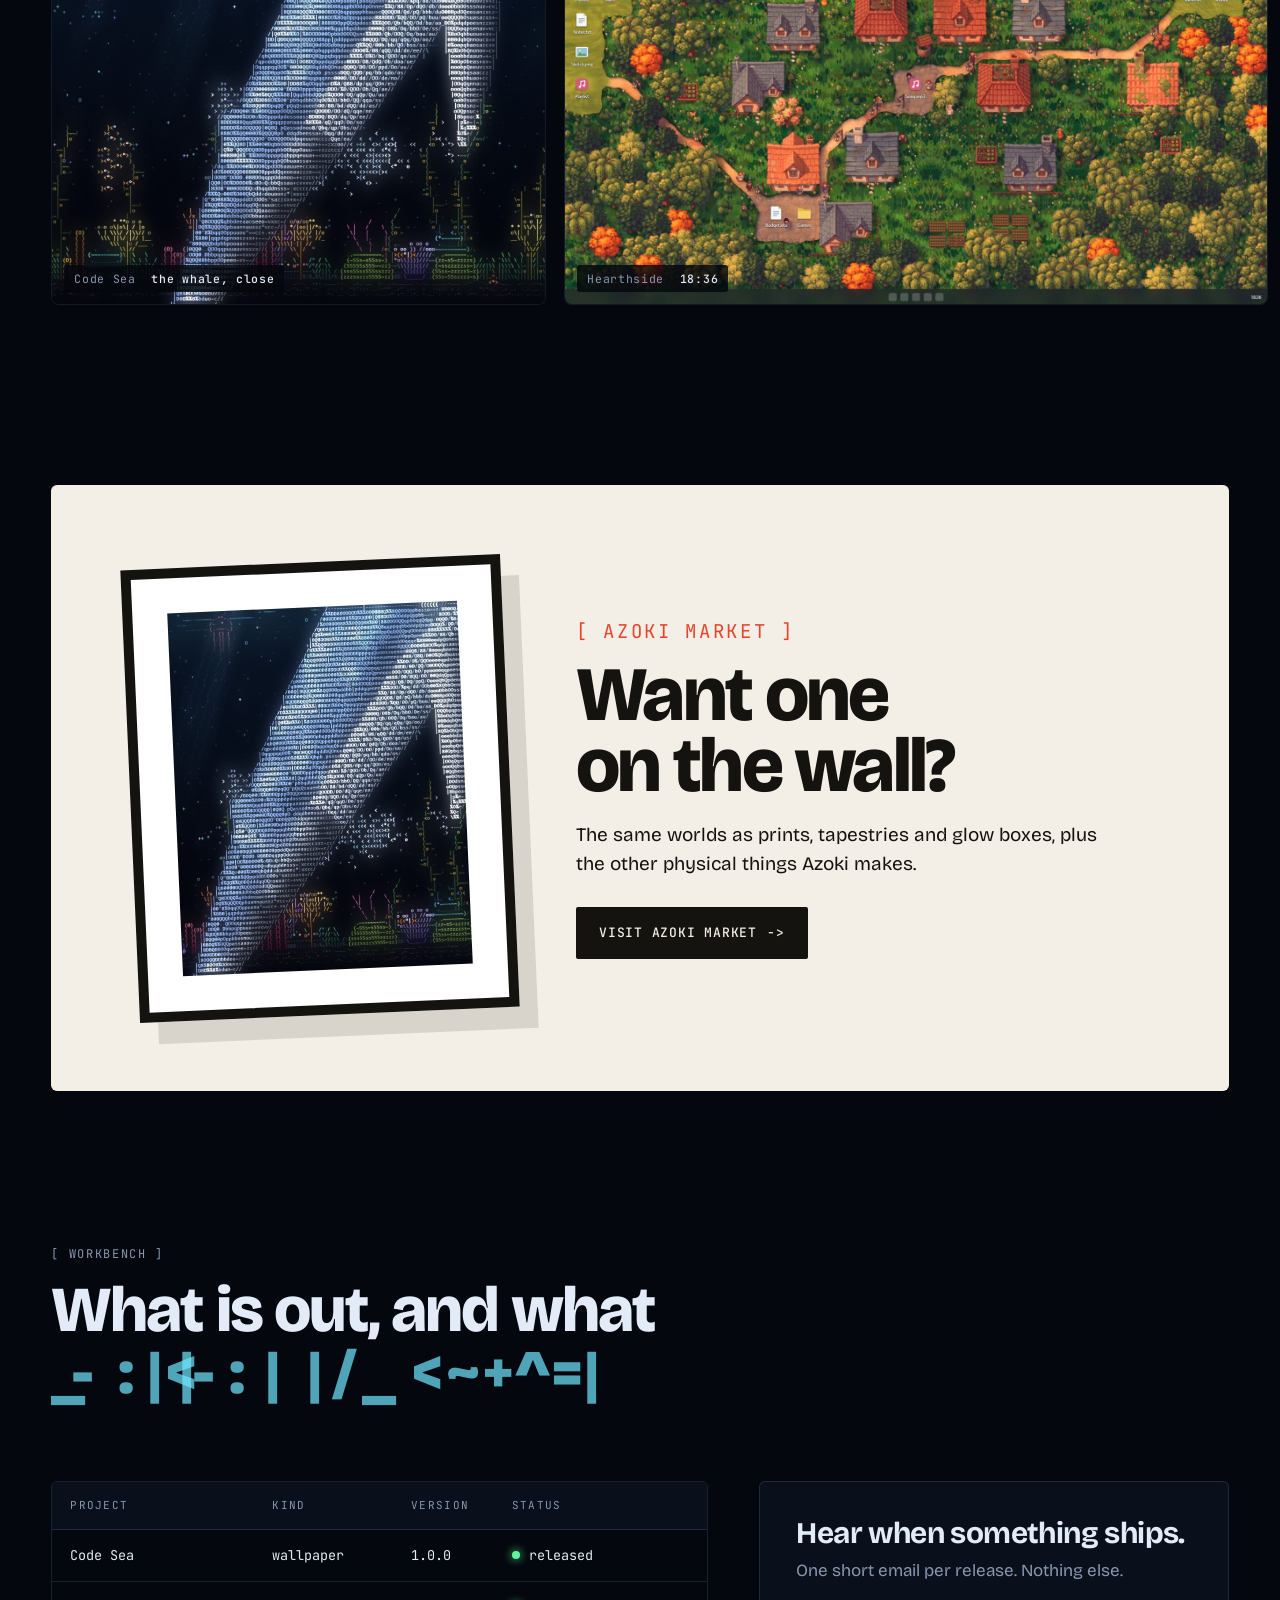
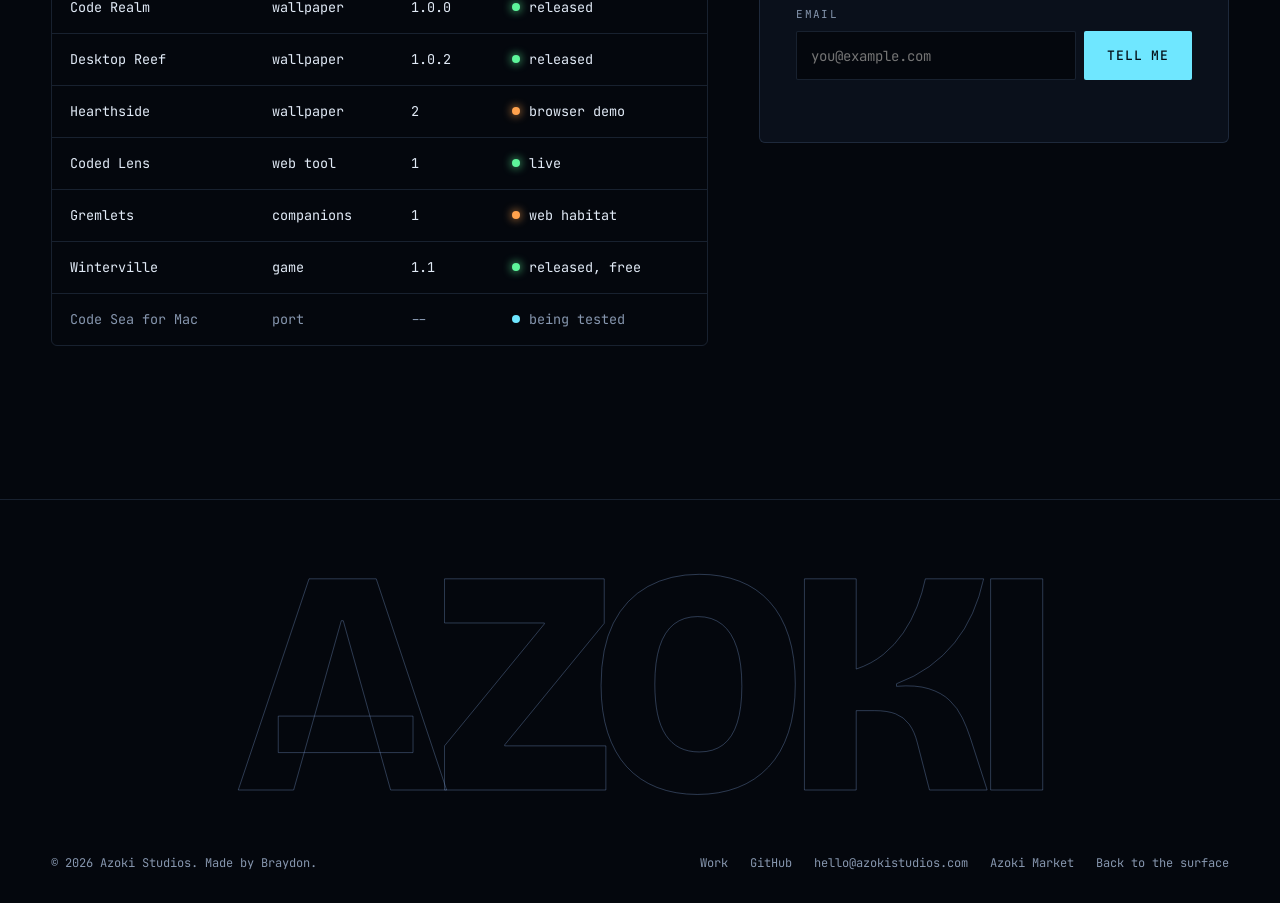
==== commit dc3a843e: "Winterville is out: free download on itch.io - Link every Winterville button to braydon262.itch.io/w" ====
--- a/index.html
+++ b/index.html
@@ -263,12 +263,13 @@
       <p class="piece-body">A snowy town settles along the bottom of your screen. Snow piles up on your real windows, snow folk parachute in and ride your cursor, and one calendar door a day grows the town all the way to Christmas. Start a focus session and they build a snowman while you work.</p>
       <p class="whale-clock" id="xmasClock" aria-live="off"></p>
       <dl class="meta">
-        <div><dt>Status</dt><dd><span class="dot wip"></span>Coming soon, in time for Christmas</dd></div>
-        <div><dt>Runs on</dt><dd>Windows</dd></div>
+        <div><dt>Status</dt><dd><span class="dot live"></span>Out now, free</dd></div>
+        <div><dt>Runs on</dt><dd>macOS</dd></div>
+        <div><dt>Price</dt><dd>Free</dd></div>
         <div><dt>Calendar</dt><dd>30 doors</dd></div>
       </dl>
       <div class="piece-cta">
-        <a class="btn solid" data-link="wintervilleBuy" data-live-label="Get it on itch.io" href="#bench">Tell me when it is out</a>
+        <a class="btn solid" data-link="wintervilleBuy" data-live-label="Download free on itch.io" href="https://braydon262.itch.io/winterville" target="_blank" rel="noopener">Download free on itch.io</a>
         <a class="btn text" href="winterville/">Read more <span aria-hidden="true">-&gt;</span></a>
       </div>
     </div>
@@ -363,7 +364,7 @@
       <a class="row" role="row" href="hearthside/"><span role="cell">Hearthside</span><span role="cell">wallpaper</span><span role="cell">2</span><span role="cell"><i class="dot demo"></i>browser demo</span></a>
       <a class="row" role="row" href="codedlens/"><span role="cell">Coded Lens</span><span role="cell">web tool</span><span role="cell">1</span><span role="cell"><i class="dot live"></i>live</span></a>
       <a class="row" role="row" href="gremlets/"><span role="cell">Gremlets</span><span role="cell">companions</span><span role="cell">1</span><span role="cell"><i class="dot demo"></i>web habitat</span></a>
-      <a class="row" role="row" href="winterville/"><span role="cell">Winterville</span><span role="cell">game</span><span role="cell">test</span><span role="cell"><i class="dot wip"></i>coming soon</span></a>
+      <a class="row" role="row" href="winterville/"><span role="cell">Winterville</span><span role="cell">game</span><span role="cell">1.1</span><span role="cell"><i class="dot live"></i>released, free</span></a>
       <div class="row dim" role="row"><span role="cell">Code Sea for Mac</span><span role="cell">port</span><span role="cell">--</span><span role="cell"><i class="dot wip"></i>being tested</span></div>
     </div>
     <form class="signup reveal" name="studio-news">
